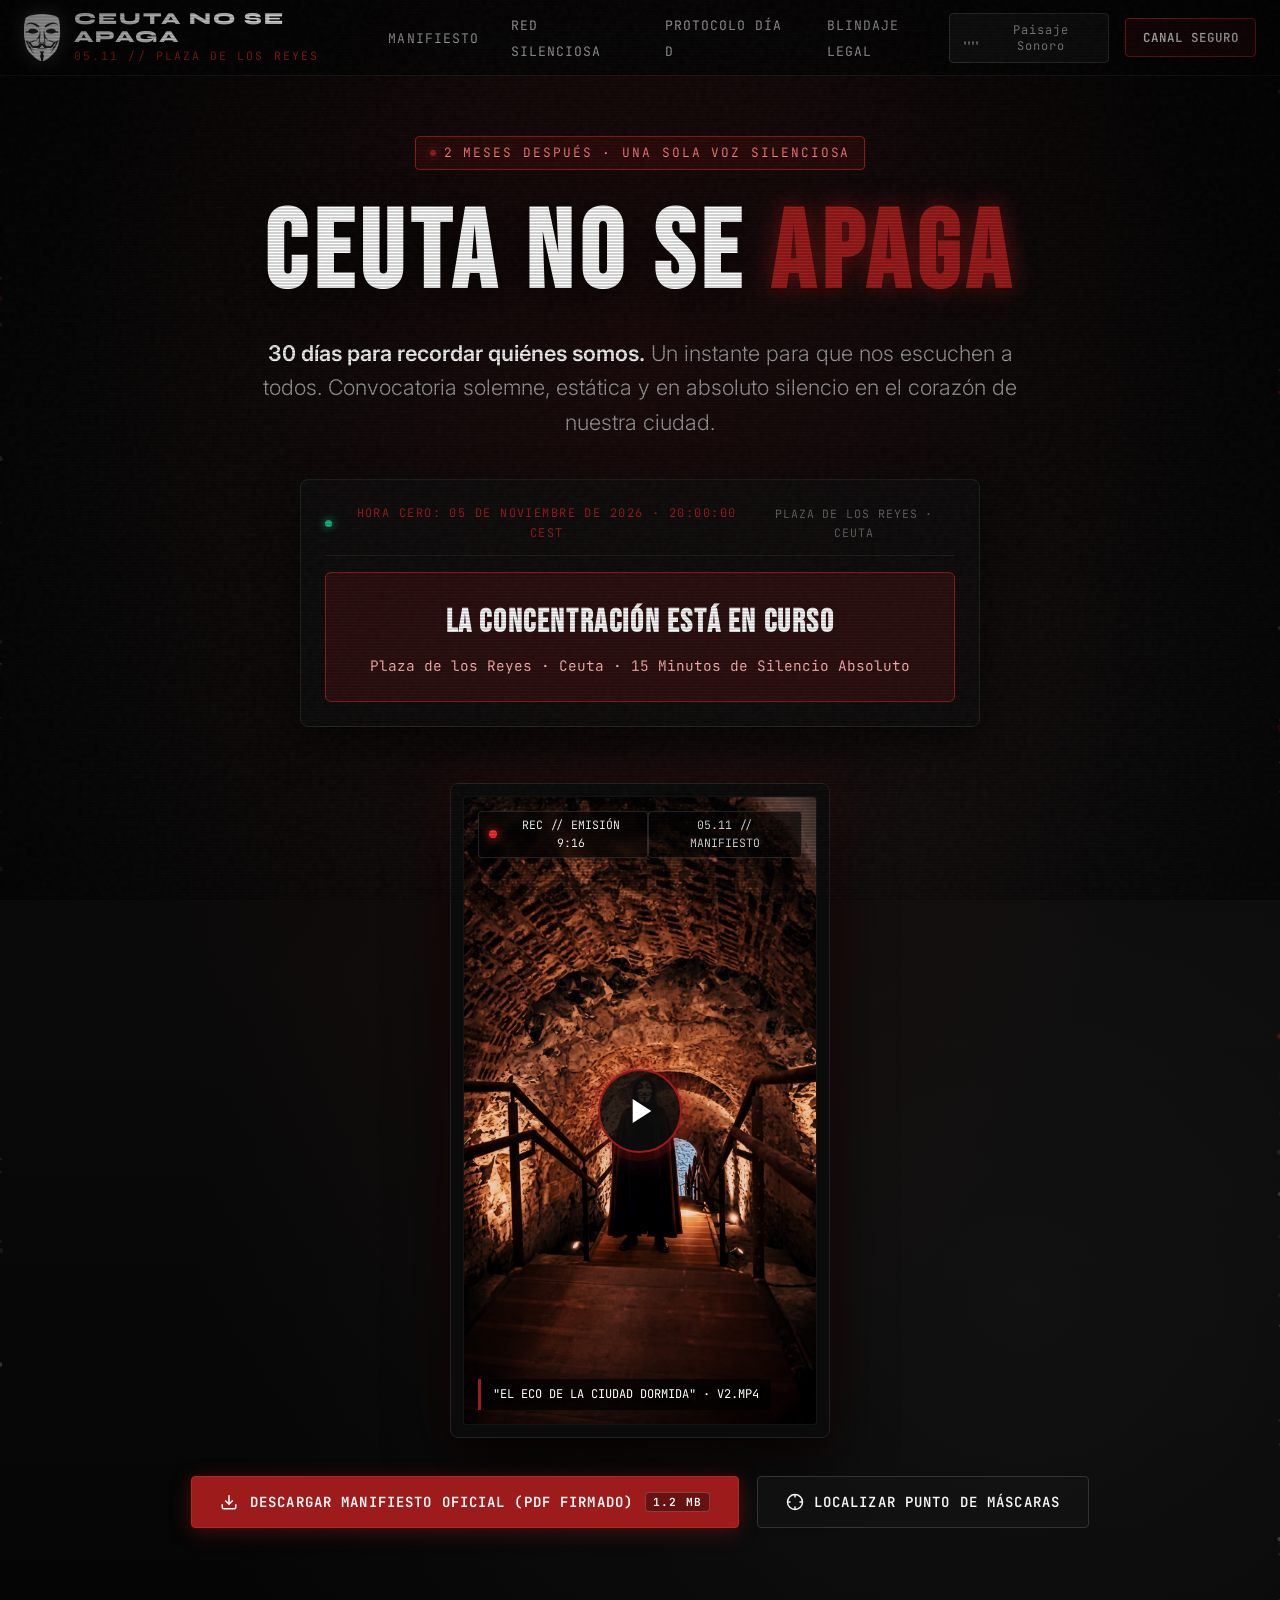
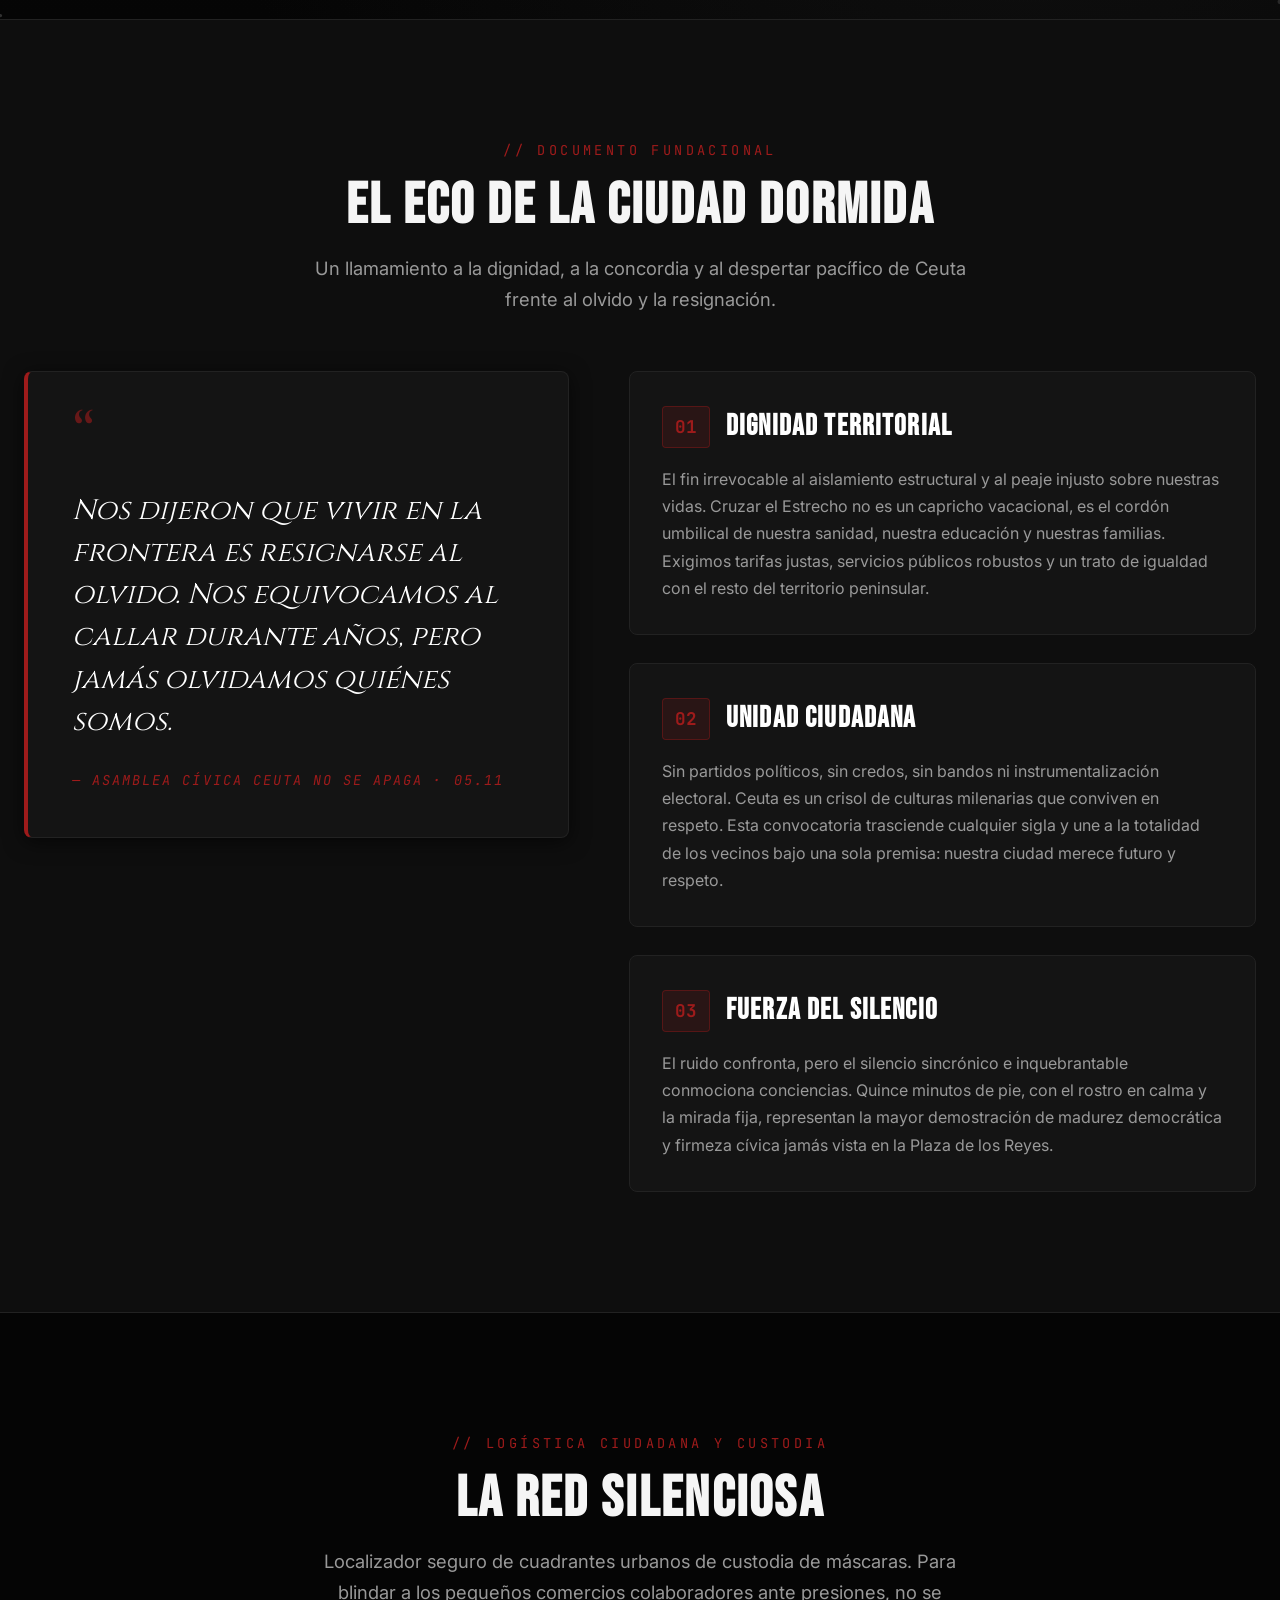
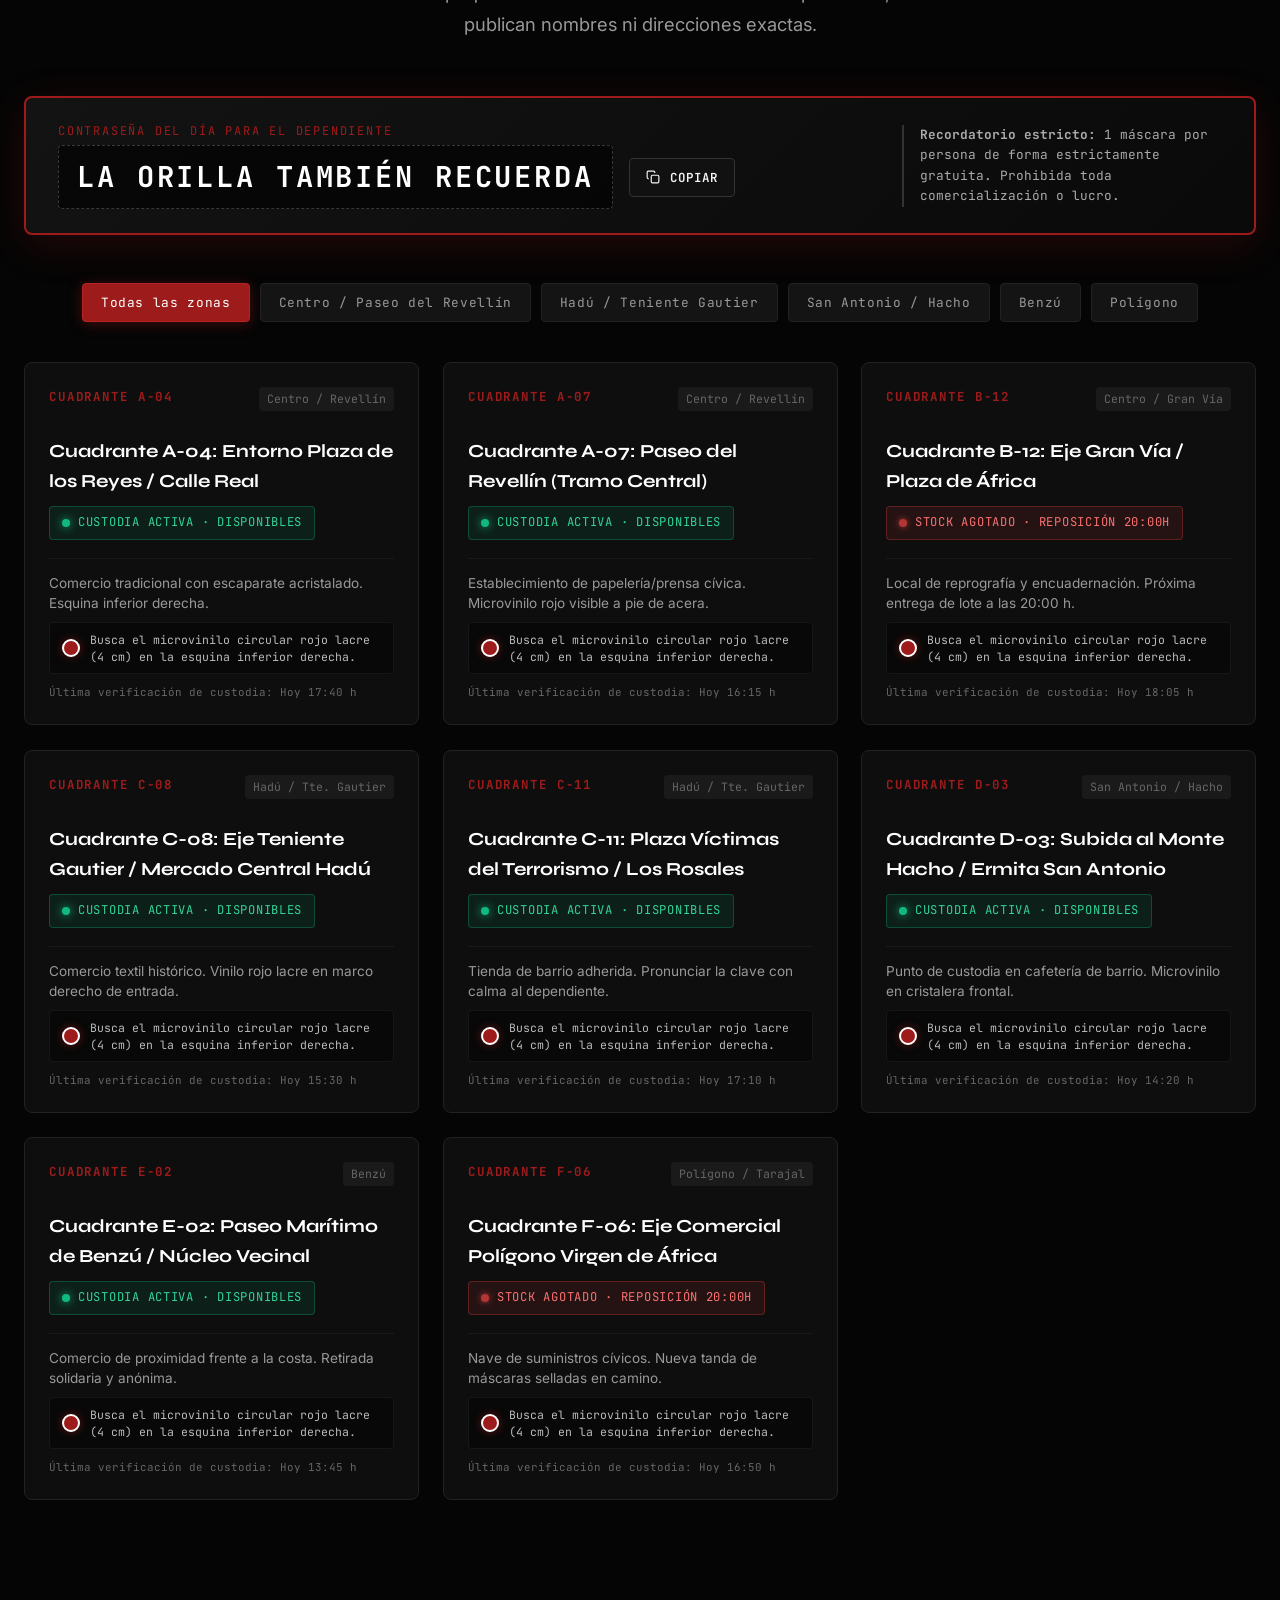
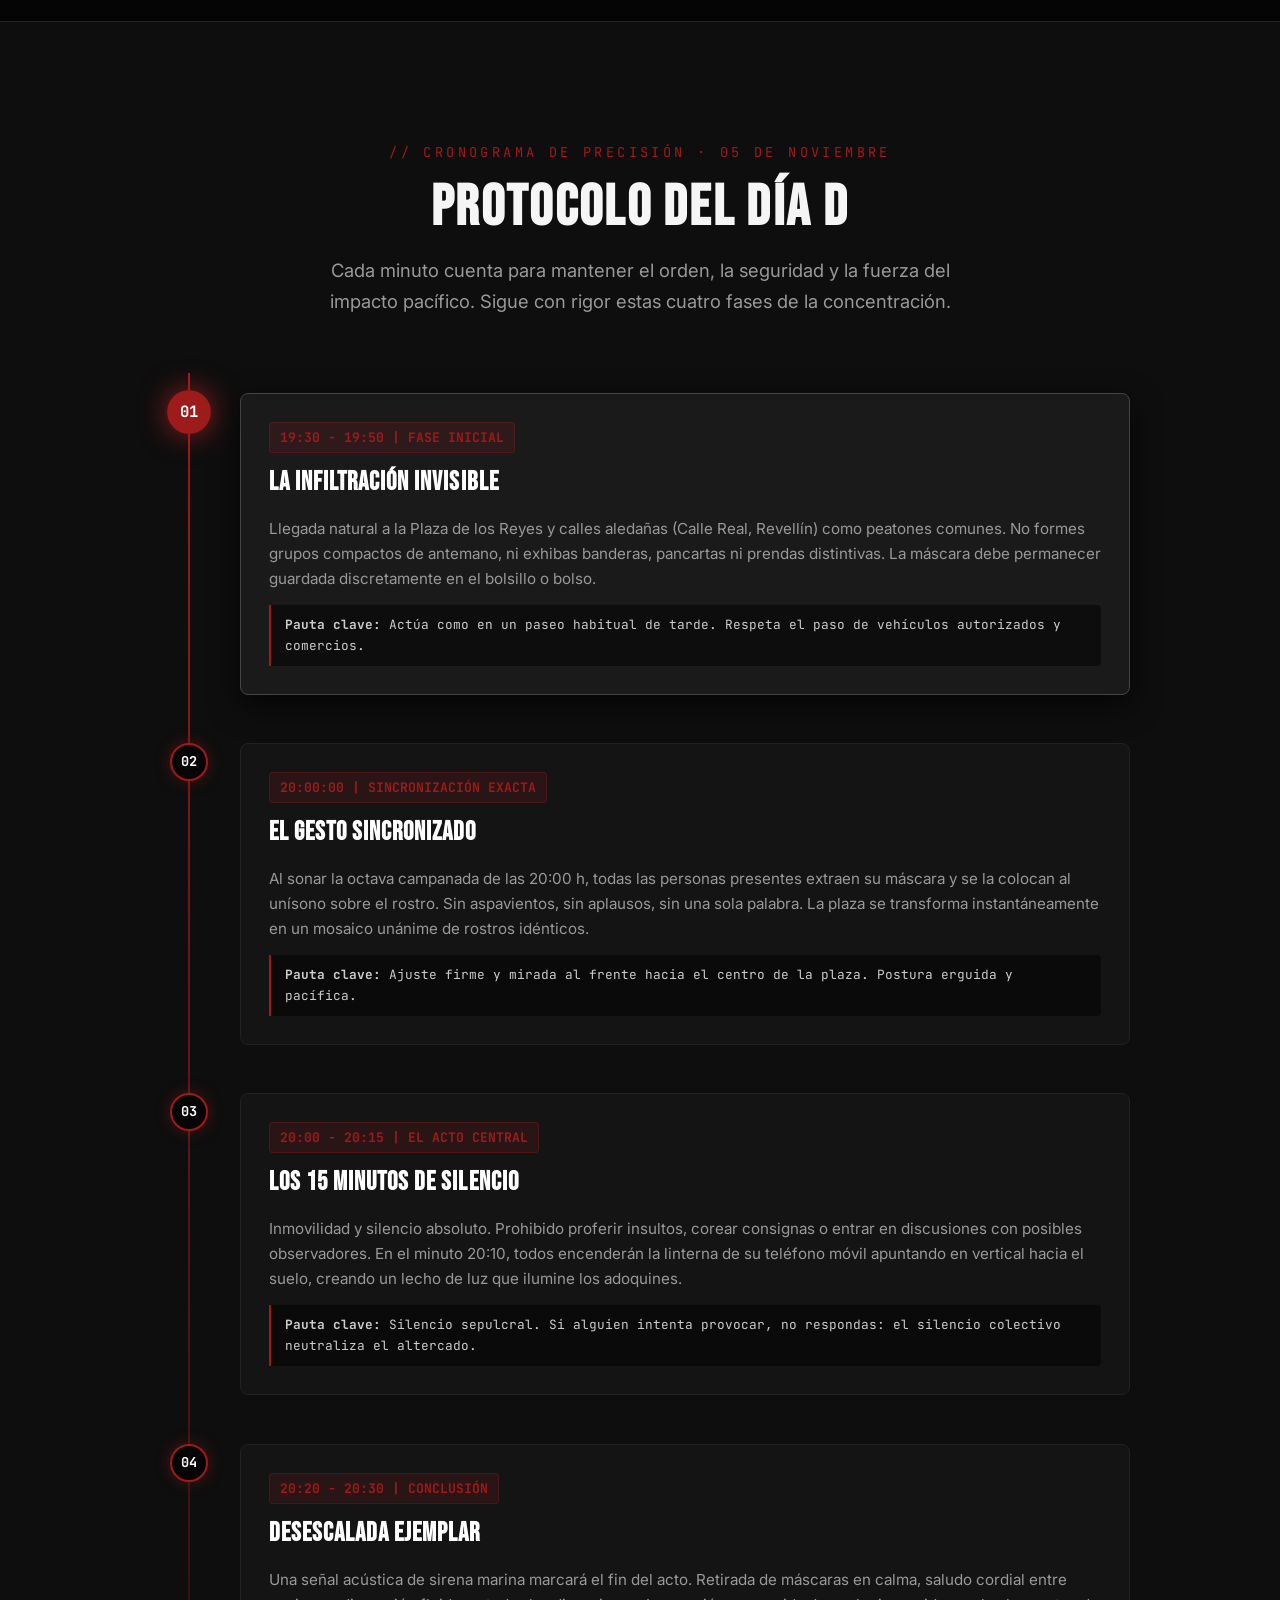
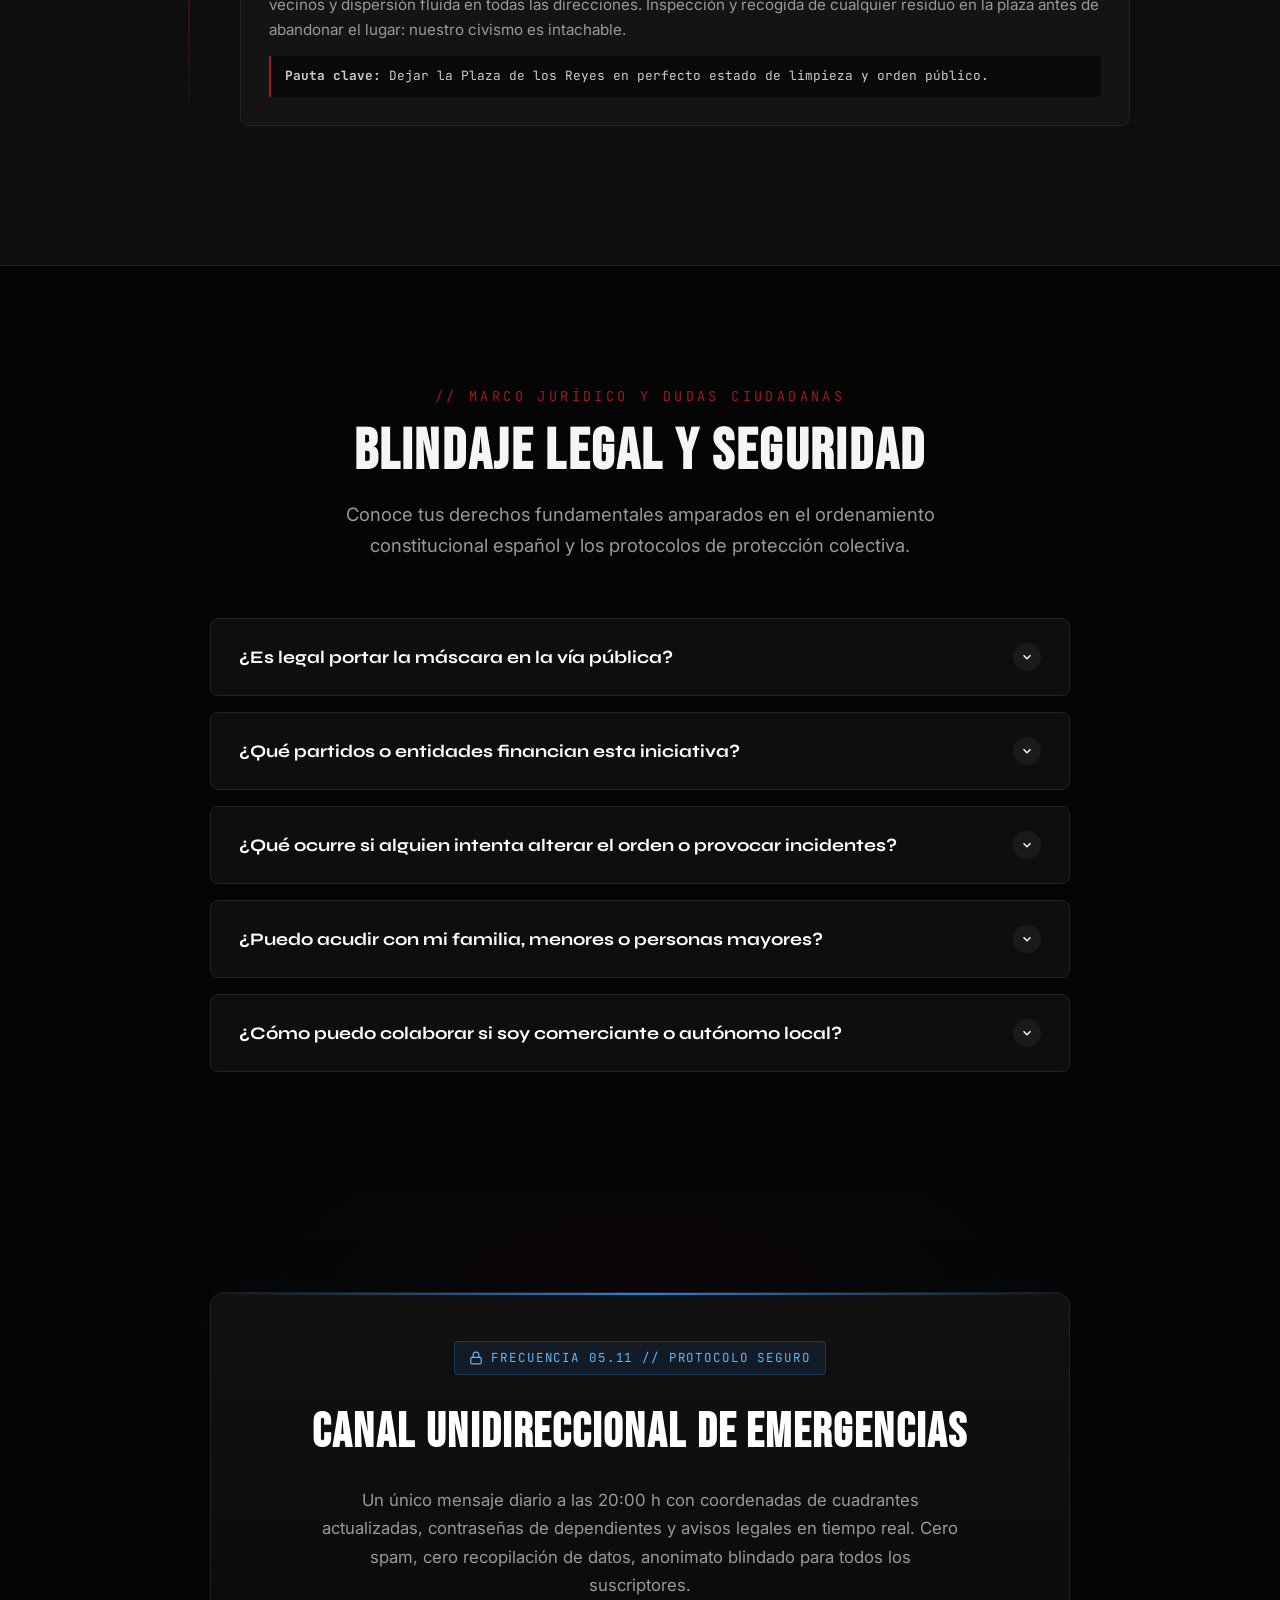
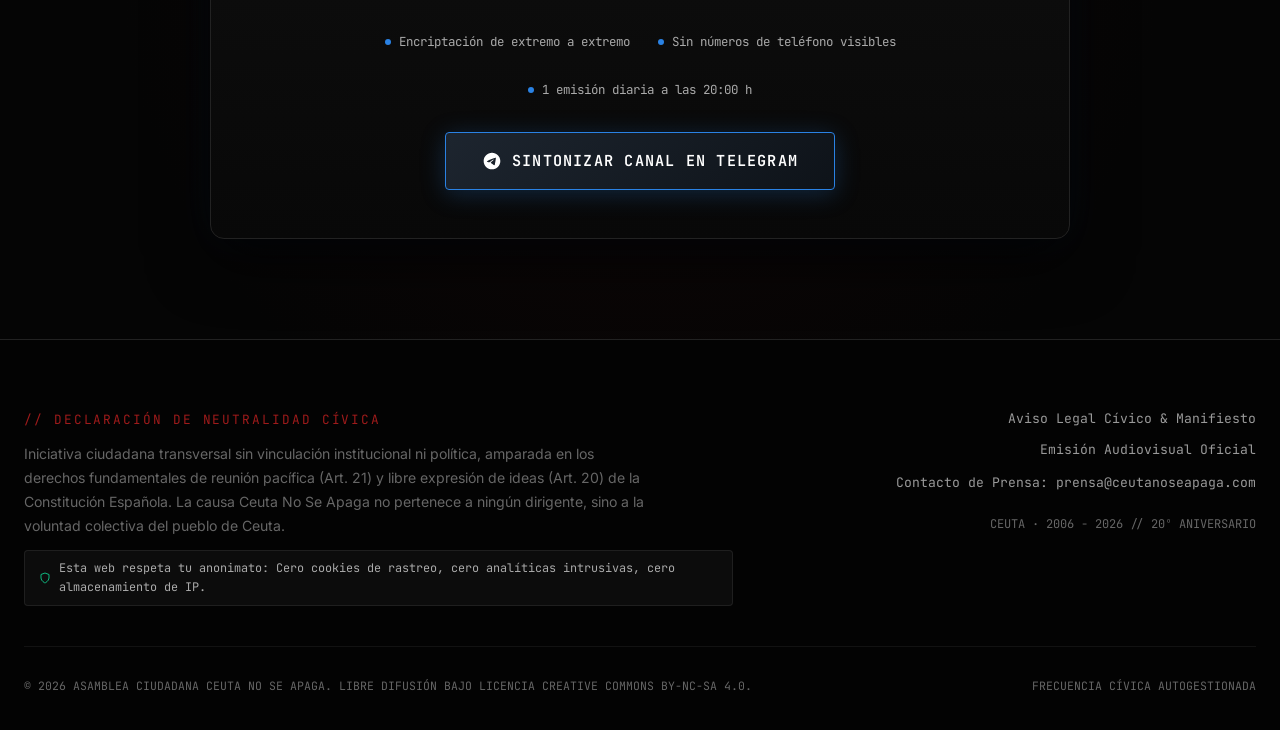
==== landing-completa.html @ 008392a2 "Implementar landing de espera (teaser) y preservar landing completa en landing-completa.html" ====
<!DOCTYPE html>
<html lang="es">

<head>
  <meta charset="UTF-8">
  <meta name="viewport" content="width=device-width, initial-scale=1.0">
  <title>Ceuta No Se Apaga | 5 de Noviembre de 2026 - Convocatoria Cívica Silenciosa</title>

  <!-- SEO & Metatags -->
  <meta name="description"
    content="Convocatoria cívica, solemne, estática y en absoluto silencio el 5 de noviembre a las 20:00 h en la Plaza de los Reyes (Ceuta). 20 años después, una sola voz silenciosa.">
  <meta name="keywords"
    content="Ceuta No Se Apaga, Ceuta 5 de Noviembre, Plaza de los Reyes, V de Vendetta 20 aniversario, silencio civico, concentracion pacifica Ceuta">
  <meta name="author" content="Iniciativa Ciudadana Ceuta No Se Apaga">
  <meta name="robots" content="index, follow">
  <link rel="canonical" href="https://ceutanoseapaga.com">

  <!-- OpenGraph / Redes Sociales -->
  <meta property="og:type" content="website">
  <meta property="og:url" content="https://ceutanoseapaga.com">
  <meta property="og:title" content="Ceuta No Se Apaga | 05.11.2026 · Plaza de los Reyes">
  <meta property="og:description"
    content="30 días para recordar quiénes somos. Un instante para que nos escuchen a todos. Concentración cívica silenciosa en Ceuta.">
  <meta property="og:image" content="assets/murallas_reales.jpg">

  <!-- Twitter Cards -->
  <meta name="twitter:card" content="summary_large_image">
  <meta name="twitter:title" content="Ceuta No Se Apaga | 05.11 · Plaza de los Reyes">
  <meta name="twitter:description"
    content="Concentración solemne, estática y en absoluto silencio. 5 de noviembre a las 20:00 h.">
  <meta name="twitter:image" content="assets/murallas_reales.jpg">

  <!-- Favicon SVG con la silueta de la máscara -->
  <link rel="icon" type="image/svg+xml"
    href="data:image/svg+xml,%3Csvg xmlns='http://www.w3.org/2000/svg' viewBox='0 0 100 100'%3E%3Crect width='100' height='100' fill='%23050505'/%3E%3Cpath d='M50 15 C30 15 20 30 20 50 C20 72 35 88 50 92 C65 88 80 72 80 50 C80 30 70 15 50 15 Z' fill='%23F5F5F5'/%3E%3Ccircle cx='36' cy='42' r='4' fill='%23050505'/%3E%3Ccircle cx='64' cy='42' r='4' fill='%23050505'/%3E%3Cpath d='M30 62 Q50 80 70 62' stroke='%23050505' stroke-width='4' fill='none'/%3E%3Cpath d='M40 55 Q50 62 60 55' stroke='%239E1B1B' stroke-width='3' fill='none'/%3E%3C/svg%3E">

  <!-- Hojas de Estilo -->
  <link rel="stylesheet" href="css/design-system.css">
  <link rel="stylesheet" href="css/components.css">
</head>

<body>

  <!-- Capas Atmosféricas Cinemáticas (CRT Scanlines y Grano Analógico) -->
  <div class="crt-overlay" aria-hidden="true"></div>
  <div class="film-grain" aria-hidden="true"></div>

  <!-- A. BARRA DE NAVEGACIÓN (HEADER FIJO BLUR) -->
  <header class="site-header" id="site-header" role="banner">
    <div class="container nav-container">
      <!-- Brand Logo -->
      <a href="#" class="brand-logo" aria-label="Inicio Ceuta No Se Apaga">
        <img src="assets/mask_icon.png" alt="Máscara oficial de Ceuta No Se Apaga" class="brand-mask-icon" width="38"
          height="50">
        <div class="brand-info">
          <span class="brand-title">CEUTA NO SE APAGA</span>
          <span class="brand-meta">05.11 // PLAZA DE LOS REYES</span>
        </div>
      </a>

      <!-- Enlaces de navegación con salto suave -->
      <nav class="nav-menu" aria-label="Navegación principal">
        <ul class="nav-links">
          <li><a href="#manifiesto" class="nav-link">Manifiesto</a></li>
          <li><a href="#red-silenciosa" class="nav-link">Red Silenciosa</a></li>
          <li><a href="#protocolo" class="nav-link">Protocolo Día D</a></li>
          <li><a href="#faq" class="nav-link">Blindaje Legal</a></li>
        </ul>
      </nav>

      <!-- Acciones de Navegación -->
      <div class="nav-actions">
        <!-- Control de Paisaje Sonoro Procedural (Web Audio API) -->
        <button type="button" class="btn-soundscape" id="btn-soundscape-toggle"
          aria-label="Activar o silenciar paisaje sonoro ambiental">
          <div class="soundscape-bars" aria-hidden="true">
            <span class="soundscape-bar"></span>
            <span class="soundscape-bar"></span>
            <span class="soundscape-bar"></span>
            <span class="soundscape-bar"></span>
          </div>
          <span class="soundscape-label">Paisaje Sonoro</span>
        </button>

        <!-- CTA Telegram Header -->
        <a href="#telegram" class="btn btn-nav-telegram">
          <span>Canal Seguro</span>
        </a>

        <!-- Botón Menú Móvil -->
        <button type="button" class="mobile-menu-btn" aria-label="Abrir menú de navegación">
          <svg width="22" height="22" viewBox="0 0 24 24" fill="none" stroke="currentColor" stroke-width="2">
            <line x1="3" y1="12" x2="21" y2="12"></line>
            <line x1="3" y1="6" x2="21" y2="6"></line>
            <line x1="3" y1="18" x2="21" y2="18"></line>
          </svg>
        </button>
      </div>
    </div>
  </header>

  <main id="main-content">
    <!-- B. HERO SECTION (EL IMPACTO) -->
    <section class="hero-section" id="hero" aria-labelledby="hero-main-title">
      <div class="hero-backdrop" aria-hidden="true"></div>
      <canvas id="hero-canvas" aria-hidden="true"></canvas>

      <div class="container hero-content">
        <!-- Badge Superior -->
        <div class="badge-tag">
          2 MESES DESPUÉS · UNA SOLA VOZ SILENCIOSA
        </div>

        <!-- Titular Principal -->
        <h1 class="hero-title" id="hero-main-title">
          CEUTA NO SE <span>APAGA</span>
        </h1>

        <!-- Subtítulo -->
        <p class="hero-subtitle">
          <strong>30 días para recordar quiénes somos.</strong> Un instante para que nos escuchen a todos.
          Convocatoria solemne, estática y en absoluto silencio en el corazón de nuestra ciudad.
        </p>

        <!-- Contador Regresivo en Tiempo Real -->
        <div class="countdown-wrapper" aria-label="Cuenta atrás para la concentración">
          <div class="countdown-header">
            <div class="countdown-target">
              <span class="countdown-target-dot" aria-hidden="true"></span>
              <span>HORA CERO: 05 DE NOVIEMBRE DE 2026 · 20:00:00 CEST</span>
            </div>
            <div class="countdown-location">
              PLAZA DE LOS REYES · CEUTA
            </div>
          </div>

          <div class="countdown-grid">
            <div class="countdown-card">
              <span class="countdown-number" id="count-days">--</span>
              <span class="countdown-label">Días</span>
            </div>
            <div class="countdown-card">
              <span class="countdown-number" id="count-hours">--</span>
              <span class="countdown-label">Horas</span>
            </div>
            <div class="countdown-card">
              <span class="countdown-number" id="count-minutes">--</span>
              <span class="countdown-label">Minutos</span>
            </div>
            <div class="countdown-card">
              <span class="countdown-number" id="count-seconds">--</span>
              <span class="countdown-label">Segundos</span>
            </div>
          </div>
        </div>

        <!-- Reproductor Audiovisual Central (Transmisión de Emergencia 9:16) -->
        <div class="hero-player-box reveal-on-scroll">
          <div class="emergency-broadcast-frame">
            <img src="assets/portada_v2.jpg" alt="Figura con la máscara en los pasadizos históricos de Ceuta"
              class="emergency-thumbnail" width="720" height="1280" loading="eager">

            <!-- HUD de transmisión clandestina -->
            <div class="broadcast-hud-top">
              <div class="rec-indicator">
                <span class="rec-dot" aria-hidden="true"></span>
                <span>REC // EMISIÓN 9:16</span>
              </div>
              <div class="broadcast-meta">
                <span>05.11 // MANIFIESTO</span>
              </div>
            </div>

            <!-- Botón de Play Cinemático -->
            <button type="button" class="btn-play-cinematic btn-open-video"
              aria-label="Reproducir manifiesto audiovisual El Eco de la Ciudad Dormida">
              <svg viewBox="0 0 24 24" aria-hidden="true">
                <polygon points="5 3 19 12 5 21 5 3"></polygon>
              </svg>
            </button>

            <!-- HUD Inferior -->
            <div class="broadcast-hud-bottom">
              <div class="broadcast-caption">
                "EL ECO DE LA CIUDAD DORMIDA" · V2.MP4
              </div>
            </div>
          </div>
        </div>

        <!-- Acciones Rápidas (CTAs) -->
        <div class="hero-cta-group reveal-on-scroll">
          <button type="button" class="btn btn-primary btn-pdf-download btn-open-pdf" id="hero-cta-pdf"
            aria-label="Descargar Manifiesto Oficial en PDF Firmado de 1.2 Megabytes">
            <svg width="18" height="18" viewBox="0 0 24 24" fill="none" stroke="currentColor" stroke-width="2"
              aria-hidden="true">
              <path d="M21 15v4a2 2 0 0 1-2 2H5a2 2 0 0 1-2-2v-4"></path>
              <polyline points="7 10 12 15 17 10"></polyline>
              <line x1="12" y1="15" x2="12" y2="3"></line>
            </svg>
            <span>Descargar Manifiesto Oficial (PDF Firmado)</span>
            <span class="pdf-size-badge">1.2 MB</span>
          </button>

          <a href="#red-silenciosa" class="btn btn-outline" id="hero-cta-locator">
            <svg width="18" height="18" viewBox="0 0 24 24" fill="none" stroke="currentColor" stroke-width="2"
              aria-hidden="true">
              <circle cx="12" cy="12" r="10"></circle>
              <line x1="22" y1="12" x2="18" y2="12"></line>
              <line x1="6" y1="12" x2="2" y2="12"></line>
              <line x1="12" y1="6" x2="12" y2="2"></line>
              <line x1="12" y1="22" x2="12" y2="18"></line>
            </svg>
            <span>Localizar Punto de Máscaras</span>
          </a>
        </div>
      </div>
    </section>

    <!-- C. SECCIÓN MANIFIESTO: "EL ECO DE LA CIUDAD DORMIDA" -->
    <section class="section-manifesto" id="manifiesto" aria-labelledby="manifesto-title">
      <div class="container">
        <header class="section-header reveal-on-scroll">
          <span class="section-label">// DOCUMENTO FUNDACIONAL</span>
          <h2 class="section-title" id="manifesto-title">EL ECO DE LA CIUDAD DORMIDA</h2>
          <p class="section-subtitle">
            Un llamamiento a la dignidad, a la concordia y al despertar pacífico de Ceuta frente al olvido y la
            resignación.
          </p>
        </header>

        <div class="manifesto-editorial-grid">
          <!-- Columna 1: Extracto Clave Editorial -->
          <div class="manifesto-quote-card reveal-on-scroll">
            <div class="quote-ornament" aria-hidden="true">“</div>
            <blockquote class="manifesto-quote-text">
              Nos dijeron que vivir en la frontera es resignarse al olvido. Nos equivocamos al callar durante años, pero
              jamás olvidamos quiénes somos.
            </blockquote>
            <cite class="manifesto-quote-author">
              — ASAMBLEA CÍVICA CEUTA NO SE APAGA · 05.11
            </cite>
          </div>

          <!-- Columna 2: Los 3 Pilares -->
          <div class="manifesto-pillars">
            <!-- Pilar 1 -->
            <article class="pillar-card reveal-on-scroll">
              <div class="pillar-header">
                <span class="pillar-number">01</span>
                <h3 class="pillar-title">Dignidad Territorial</h3>
              </div>
              <p class="pillar-description">
                El fin irrevocable al aislamiento estructural y al peaje injusto sobre nuestras vidas. Cruzar el
                Estrecho no es un capricho vacacional, es el cordón umbilical de nuestra sanidad, nuestra educación y
                nuestras familias. Exigimos tarifas justas, servicios públicos robustos y un trato de igualdad con el
                resto del territorio peninsular.
              </p>
            </article>

            <!-- Pilar 2 -->
            <article class="pillar-card reveal-on-scroll">
              <div class="pillar-header">
                <span class="pillar-number">02</span>
                <h3 class="pillar-title">Unidad Ciudadana</h3>
              </div>
              <p class="pillar-description">
                Sin partidos políticos, sin credos, sin bandos ni instrumentalización electoral. Ceuta es un crisol de
                culturas milenarias que conviven en respeto. Esta convocatoria trasciende cualquier sigla y une a la
                totalidad de los vecinos bajo una sola premisa: nuestra ciudad merece futuro y respeto.
              </p>
            </article>

            <!-- Pilar 3 -->
            <article class="pillar-card reveal-on-scroll">
              <div class="pillar-header">
                <span class="pillar-number">03</span>
                <h3 class="pillar-title">Fuerza del Silencio</h3>
              </div>
              <p class="pillar-description">
                El ruido confronta, pero el silencio sincrónico e inquebrantable conmociona conciencias. Quince minutos
                de pie, con el rostro en calma y la mirada fija, representan la mayor demostración de madurez
                democrática y firmeza cívica jamás vista en la Plaza de los Reyes.
              </p>
            </article>
          </div>
        </div>
      </div>
    </section>

    <!-- D. MÓDULO INTERACTIVO: LA RED SILENCIOSA (BUSCADOR DE MÁSCARAS) -->
    <section class="section-mask-network" id="red-silenciosa" aria-labelledby="network-title">
      <div class="container">
        <header class="section-header reveal-on-scroll">
          <span class="section-label">// LOGÍSTICA CIUDADANA Y CUSTODIA</span>
          <h2 class="section-title" id="network-title">LA RED SILENCIOSA</h2>
          <p class="section-subtitle">
            Localizador seguro de cuadrantes urbanos de custodia de máscaras. Para blindar a los pequeños comercios
            colaboradores ante presiones, no se publican nombres ni direcciones exactas.
          </p>
        </header>

        <!-- Widget de Clave Dinámica del Día -->
        <div class="passcode-banner reveal-on-scroll">
          <div class="passcode-meta">
            <span class="passcode-tag">CONTRASEÑA DEL DÍA PARA EL DEPENDIENTE</span>
            <div class="passcode-phrase-wrapper">
              <span class="passcode-phrase" id="passcode-daily">LA ORILLA TAMBIÉN RECUERDA</span>
              <button type="button" class="btn btn-outline btn-copy-passcode" id="btn-copy-passcode"
                aria-label="Copiar contraseña al portapapeles">
                <svg width="14" height="14" viewBox="0 0 24 24" fill="none" stroke="currentColor" stroke-width="2"
                  aria-hidden="true">
                  <rect x="9" y="9" width="13" height="13" rx="2" ry="2"></rect>
                  <path d="M5 15H4a2 2 0 0 1-2-2V4a2 2 0 0 1 2-2h9a2 2 0 0 1 2 2v1"></path>
                </svg>
                <span>Copiar</span>
              </button>
            </div>
          </div>

          <div class="passcode-reminder">
            <strong>Recordatorio estricto:</strong> 1 máscara por persona de forma estrictamente gratuita. Prohibida
            toda comercialización o lucro.
          </div>
        </div>

        <!-- Filtros por Barriada -->
        <div class="network-filters reveal-on-scroll" role="tablist" aria-label="Filtrar por barriadas">
          <button type="button" class="filter-btn is-active" data-filter="all" role="tab" aria-selected="true">Todas las
            zonas</button>
          <button type="button" class="filter-btn" data-filter="centro" role="tab" aria-selected="false">Centro / Paseo
            del Revellín</button>
          <button type="button" class="filter-btn" data-filter="hadu" role="tab" aria-selected="false">Hadú / Teniente
            Gautier</button>
          <button type="button" class="filter-btn" data-filter="san-antonio" role="tab" aria-selected="false">San
            Antonio / Hacho</button>
          <button type="button" class="filter-btn" data-filter="benzu" role="tab" aria-selected="false">Benzú</button>
          <button type="button" class="filter-btn" data-filter="poligono" role="tab"
            aria-selected="false">Polígono</button>
        </div>

        <!-- Grid de Cuadrantes Anónimos de 150 metros -->
        <div class="quadrant-grid" id="quadrant-grid">
          <!-- Renderizado dinámico desde js/mask-network.js -->
        </div>
      </div>
    </section>

    <!-- E. PROTOCOLO DEL DÍA D (INFOGRAFÍA INTERACTIVA / TIMELINE) -->
    <section class="section-protocol" id="protocolo" aria-labelledby="protocol-title">
      <div class="container">
        <header class="section-header reveal-on-scroll">
          <span class="section-label">// CRONOGRAMA DE PRECISIÓN · 05 DE NOVIEMBRE</span>
          <h2 class="section-title" id="protocol-title">PROTOCOLO DEL DÍA D</h2>
          <p class="section-subtitle">
            Cada minuto cuenta para mantener el orden, la seguridad y la fuerza del impacto pacífico. Sigue con rigor
            estas cuatro fases de la concentración.
          </p>
        </header>

        <div class="protocol-timeline">
          <!-- Paso 1 -->
          <div class="timeline-step reveal-on-scroll" data-step="1">
            <div class="timeline-marker" aria-hidden="true">01</div>
            <div class="timeline-card">
              <span class="timeline-time-badge">19:30 - 19:50 | FASE INICIAL</span>
              <h3 class="timeline-title">La Infiltración Invisible</h3>
              <p class="timeline-desc">
                Llegada natural a la Plaza de los Reyes y calles aledañas (Calle Real, Revellín) como peatones comunes.
                No formes grupos compactos de antemano, ni exhibas banderas, pancartas ni prendas distintivas. La
                máscara debe permanecer guardada discretamente en el bolsillo o bolso.
              </p>
              <div class="timeline-tactical-tip">
                <strong>Pauta clave:</strong> Actúa como en un paseo habitual de tarde. Respeta el paso de vehículos
                autorizados y comercios.
              </div>
            </div>
          </div>

          <!-- Paso 2 -->
          <div class="timeline-step reveal-on-scroll" data-step="2">
            <div class="timeline-marker" aria-hidden="true">02</div>
            <div class="timeline-card">
              <span class="timeline-time-badge">20:00:00 | SINCRONIZACIÓN EXACTA</span>
              <h3 class="timeline-title">El Gesto Sincronizado</h3>
              <p class="timeline-desc">
                Al sonar la octava campanada de las 20:00 h, todas las personas presentes extraen su máscara y se la
                colocan al unísono sobre el rostro. Sin aspavientos, sin aplausos, sin una sola palabra. La plaza se
                transforma instantáneamente en un mosaico unánime de rostros idénticos.
              </p>
              <div class="timeline-tactical-tip">
                <strong>Pauta clave:</strong> Ajuste firme y mirada al frente hacia el centro de la plaza. Postura
                erguida y pacífica.
              </div>
            </div>
          </div>

          <!-- Paso 3 -->
          <div class="timeline-step reveal-on-scroll" data-step="3">
            <div class="timeline-marker" aria-hidden="true">03</div>
            <div class="timeline-card">
              <span class="timeline-time-badge">20:00 - 20:15 | EL ACTO CENTRAL</span>
              <h3 class="timeline-title">Los 15 Minutos de Silencio</h3>
              <p class="timeline-desc">
                Inmovilidad y silencio absoluto. Prohibido proferir insultos, corear consignas o entrar en discusiones
                con posibles observadores. En el minuto 20:10, todos encenderán la linterna de su teléfono móvil
                apuntando en vertical hacia el suelo, creando un lecho de luz que ilumine los adoquines.
              </p>
              <div class="timeline-tactical-tip">
                <strong>Pauta clave:</strong> Silencio sepulcral. Si alguien intenta provocar, no respondas: el silencio
                colectivo neutraliza el altercado.
              </div>
            </div>
          </div>

          <!-- Paso 4 -->
          <div class="timeline-step reveal-on-scroll" data-step="4">
            <div class="timeline-marker" aria-hidden="true">04</div>
            <div class="timeline-card">
              <span class="timeline-time-badge">20:20 - 20:30 | CONCLUSIÓN</span>
              <h3 class="timeline-title">Desescalada Ejemplar</h3>
              <p class="timeline-desc">
                Una señal acústica de sirena marina marcará el fin del acto. Retirada de máscaras en calma, saludo
                cordial entre vecinos y dispersión fluida en todas las direcciones. Inspección y recogida de cualquier
                residuo en la plaza antes de abandonar el lugar: nuestro civismo es intachable.
              </p>
              <div class="timeline-tactical-tip">
                <strong>Pauta clave:</strong> Dejar la Plaza de los Reyes en perfecto estado de limpieza y orden
                público.
              </div>
            </div>
          </div>
        </div>
      </div>
    </section>

    <!-- F. PREGUNTAS FRECUENTES (ACORDEÓN DE BLINDAJE LEGAL Y SEGURIDAD) -->
    <section class="section-faq" id="faq" aria-labelledby="faq-title">
      <div class="container">
        <header class="section-header reveal-on-scroll">
          <span class="section-label">// MARCO JURÍDICO Y DUDAS CIUDADANAS</span>
          <h2 class="section-title" id="faq-title">BLINDAJE LEGAL Y SEGURIDAD</h2>
          <p class="section-subtitle">
            Conoce tus derechos fundamentales amparados en el ordenamiento constitucional español y los protocolos de
            protección colectiva.
          </p>
        </header>

        <div class="faq-accordion reveal-on-scroll" id="accordion-legal">
          <!-- FAQ 1 -->
          <div class="faq-item">
            <button type="button" class="faq-trigger">
              <span>¿Es legal portar la máscara en la vía pública?</span>
              <span class="faq-icon" aria-hidden="true">
                <svg viewBox="0 0 24 24" fill="none" stroke-width="2.5">
                  <polyline points="6 9 12 15 18 9"></polyline>
                </svg>
              </span>
            </button>
            <div class="faq-content">
              <div class="faq-inner">
                <p>
                  <strong>Sí, con amparo constitucional en el Art. 21 de la Constitución Española.</strong> El derecho
                  de reunión pacífica y sin armas es un derecho fundamental que prevalece. Portar una máscara en una
                  manifestación pacífica no constituye por sí mismo ningún delito.
                </p>
                <p>
                  <strong>Directriz policial de obligado cumplimiento:</strong> Si un agente de las Fuerzas y Cuerpos de
                  Seguridad del Estado te solicita de forma individual identificarte, debes retirarte la máscara
                  momentáneamente de forma serena, mostrar tu DNI y volver a colocártela una vez concluida la
                  identificación. Mantén siempre una actitud colaborativa y sosegada.
                </p>
              </div>
            </div>
          </div>

          <!-- FAQ 2 -->
          <div class="faq-item">
            <button type="button" class="faq-trigger">
              <span>¿Qué partidos o entidades financian esta iniciativa?</span>
              <span class="faq-icon" aria-hidden="true">
                <svg viewBox="0 0 24 24" fill="none" stroke-width="2.5">
                  <polyline points="6 9 12 15 18 9"></polyline>
                </svg>
              </span>
            </button>
            <div class="faq-content">
              <div class="faq-inner">
                <p>
                  <strong>Ninguno.</strong> Ceuta No Se Apaga es una causa cívica 100% independiente, transversal y
                  autofinanciada por aportaciones populares directas de vecinos, autónomos y comerciantes locales.
                </p>
                <p>
                  No aceptamos donaciones de formaciones políticas, sindicatos, asociaciones subvencionadas ni
                  candidaturas electorales. Las máscaras se han adquirido mediante fondos de caja cívica abierta y se
                  entregan a coste cero para los asistentes.
                </p>
              </div>
            </div>
          </div>

          <!-- FAQ 3 -->
          <div class="faq-item">
            <button type="button" class="faq-trigger">
              <span>¿Qué ocurre si alguien intenta alterar el orden o provocar incidentes?</span>
              <span class="faq-icon" aria-hidden="true">
                <svg viewBox="0 0 24 24" fill="none" stroke-width="2.5">
                  <polyline points="6 9 12 15 18 9"></polyline>
                </svg>
              </span>
            </button>
            <div class="faq-content">
              <div class="faq-inner">
                <p>
                  <strong>Protocolo de Inmunidad Serena:</strong> Ante cualquier intento de provocación, griterío,
                  insulto o alteración, la consigna es <em>no entrar en interacción verbal ni física</em>.
                </p>
                <p>
                  Los participantes situados en las inmediaciones darán tres pasos hacia atrás de forma coordinada,
                  dejando al provocador aislado visualmente en el centro del espacio vacío. La propia Policía Nacional
                  se encargará de retirarlo sin que la concentración pierda su solemne silencio ni su dignidad.
                </p>
              </div>
            </div>
          </div>

          <!-- FAQ 4 -->
          <div class="faq-item">
            <button type="button" class="faq-trigger">
              <span>¿Puedo acudir con mi familia, menores o personas mayores?</span>
              <span class="faq-icon" aria-hidden="true">
                <svg viewBox="0 0 24 24" fill="none" stroke-width="2.5">
                  <polyline points="6 9 12 15 18 9"></polyline>
                </svg>
              </span>
            </button>
            <div class="faq-content">
              <div class="faq-inner">
                <p>
                  <strong>Por supuesto.</strong> Es un acto cívico intergeneracional y pacífico. Se han designado los
                  perímetros laterales de la Plaza de los Reyes (junto a los bancos y zonas arboladas) como espacios
                  preferentes para personas de movilidad reducida, carritos infantiles y personas mayores que requieran
                  asiento.
                </p>
              </div>
            </div>
          </div>

          <!-- FAQ 5 -->
          <div class="faq-item">
            <button type="button" class="faq-trigger">
              <span>¿Cómo puedo colaborar si soy comerciante o autónomo local?</span>
              <span class="faq-icon" aria-hidden="true">
                <svg viewBox="0 0 24 24" fill="none" stroke-width="2.5">
                  <polyline points="6 9 12 15 18 9"></polyline>
                </svg>
              </span>
            </button>
            <div class="faq-content">
              <div class="faq-inner">
                <p>
                  La red de comercios custodios sigue ampliándose para garantizar que cada caballa pueda retirar su
                  máscara de forma segura y cercana a su barrio.
                </p>
                <div class="faq-action-box">
                  <div>
                    <strong>Puntos de custodia anónimos:</strong>
                    <span style="display:block; font-size: 0.85rem; color: #AAA;">Recibe un lote gratuito de máscaras y
                      el microvinilo circular identificativo.</span>
                  </div>
                  <button type="button" class="btn btn-outline btn-open-merchant"
                    style="padding: 8px 16px; font-size: 0.78rem;">
                    Solicitar Kit de Custodia
                  </button>
                </div>
              </div>
            </div>
          </div>
        </div>
      </div>
    </section>

    <!-- G. CANAL UNIDIRECCIONAL & FUNNEL SEGURO -->
    <section class="section-telegram" id="telegram" aria-labelledby="telegram-title">
      <div class="container">
        <div class="telegram-secure-card reveal-on-scroll">
          <div class="crypto-badge">
            <svg viewBox="0 0 24 24" fill="none" stroke="currentColor" stroke-width="2" aria-hidden="true">
              <rect x="3" y="11" width="18" height="11" rx="2" ry="2"></rect>
              <path d="M7 11V7a5 5 0 0 1 10 0v4"></path>
            </svg>
            <span>FRECUENCIA 05.11 // PROTOCOLO SEGURO</span>
          </div>

          <h2 class="telegram-title" id="telegram-title">CANAL UNIDIRECCIONAL DE EMERGENCIAS</h2>
          <p class="telegram-desc">
            Un único mensaje diario a las 20:00 h con coordenadas de cuadrantes actualizadas, contraseñas de
            dependientes y avisos legales en tiempo real. Cero spam, cero recopilación de datos, anonimato blindado para
            todos los suscriptores.
          </p>

          <div class="telegram-specs">
            <div class="spec-item">
              <span class="spec-dot" aria-hidden="true"></span>
              <span>Encriptación de extremo a extremo</span>
            </div>
            <div class="spec-item">
              <span class="spec-dot" aria-hidden="true"></span>
              <span>Sin números de teléfono visibles</span>
            </div>
            <div class="spec-item">
              <span class="spec-dot" aria-hidden="true"></span>
              <span>1 emisión diaria a las 20:00 h</span>
            </div>
          </div>

          <a href="https://t.me/ceutanoseapaga" target="_blank" rel="noopener noreferrer"
            class="btn btn-telegram btn-large" style="padding: 16px 36px; font-size: 0.95rem;">
            <svg width="20" height="20" viewBox="0 0 24 24" fill="currentColor" aria-hidden="true">
              <path
                d="M12 2C6.48 2 2 6.48 2 12s4.48 10 10 10 10-4.48 10-10S17.52 2 12 2zm4.64 6.8c-.15 1.58-.8 5.42-1.13 7.19-.14.75-.42 1-.68 1.03-.58.05-1.02-.38-1.58-.75-.88-.58-1.38-.94-2.23-1.5-.99-.65-.35-1.01.22-1.59.15-.15 2.71-2.48 2.76-2.69a.2.2 0 00-.05-.18c-.06-.05-.14-.03-.21-.02-.09.02-1.49.95-4.22 2.79-.4.27-.76.41-1.08.4-.36-.01-1.04-.2-1.55-.37-.63-.2-1.12-.31-1.08-.66.02-.18.27-.36.75-.55 2.92-1.27 4.86-2.11 5.83-2.51 2.78-1.16 3.35-1.36 3.73-1.36.08 0 .27.02.39.12.1.08.13.19.14.27-.01.06.01.24 0 .38z" />
            </svg>
            <span>SINTONIZAR CANAL EN TELEGRAM</span>
          </a>
        </div>
      </div>
    </section>
  </main>

  <!-- H. PIE DE PÁGINA (FOOTER) -->
  <footer class="site-footer" role="contentinfo">
    <div class="container">
      <div class="footer-top">
        <div class="footer-statement">
          <div class="footer-statement-title">// DECLARACIÓN DE NEUTRALIDAD CÍVICA</div>
          <p class="footer-statement-text">
            Iniciativa ciudadana transversal sin vinculación institucional ni política, amparada en los derechos
            fundamentales de reunión pacífica (Art. 21) y libre expresión de ideas (Art. 20) de la Constitución
            Española. La causa Ceuta No Se Apaga no pertenece a ningún dirigente, sino a la voluntad colectiva del
            pueblo de Ceuta.
          </p>
          <div class="footer-privacy-badge">
            <svg width="14" height="14" viewBox="0 0 24 24" fill="none" stroke="#10B981" stroke-width="2"
              aria-hidden="true">
              <path d="M12 22s8-4 8-10V5l-8-3-8 3v7c0 6 8 10 8 10z"></path>
            </svg>
            <span>Esta web respeta tu anonimato: Cero cookies de rastreo, cero analíticas intrusivas, cero
              almacenamiento de IP.</span>
          </div>
        </div>

        <div class="footer-links-group">
          <button type="button" class="footer-link btn-open-pdf">Aviso Legal Cívico & Manifiesto</button>
          <button type="button" class="footer-link btn-open-video">Emisión Audiovisual Oficial</button>
          <a href="mailto:prensa@ceutanoseapaga.com" class="footer-link">Contacto de Prensa:
            prensa@ceutanoseapaga.com</a>
          <span style="font-family: var(--font-mono); font-size: 0.75rem; color: #666; margin-top: 8px;">
            CEUTA · 2006 - 2026 // 20º ANIVERSARIO
          </span>
        </div>
      </div>

      <div class="footer-bottom">
        <div>
          © 2026 ASAMBLEA CIUDADANA CEUTA NO SE APAGA. LIBRE DIFUSIÓN BAJO LICENCIA CREATIVE COMMONS BY-NC-SA 4.0.
        </div>
        <div>
          FRECUENCIA CÍVICA AUTOGESTIONADA
        </div>
      </div>
    </div>
  </footer>

  <!-- ==========================================================================
       MODALES CINEMATOGRÁFICOS
       ========================================================================== -->

  <!-- 1. Modal Transmisión de Vídeo con Subtítulos Sincronizados (9:16) -->
  <div class="modal-overlay" id="video-modal-overlay" role="dialog" aria-modal="true"
    aria-labelledby="video-modal-title">
    <div class="modal-window video-modal-window">
      <div class="modal-header">
        <div class="modal-title" id="video-modal-title">
          <span class="rec-dot" aria-hidden="true"></span>
          <span>MANIFIESTO // EL ECO DE LA CIUDAD DORMIDA</span>
          <span style="font-size: 0.75rem; color: var(--accent-crimson); margin-left: 10px;"
            id="video-timecode">00:00:00</span>
        </div>
        <button type="button" class="btn-close-modal" id="btn-close-video" aria-label="Cerrar reproductor de vídeo">
          <svg width="18" height="18" viewBox="0 0 24 24" fill="none" stroke="currentColor" stroke-width="2"
            aria-hidden="true">
            <line x1="18" y1="6" x2="6" y2="18"></line>
            <line x1="6" y1="6" x2="18" y2="18"></line>
          </svg>
        </button>
      </div>
      <div class="modal-body" style="padding: 0; background: #000;">
        <div class="video-modal-screen">
          <video id="manifesto-video-element" class="manifesto-video-player" src="assets/V2.mp4"
            poster="assets/portada_v2.jpg" playsinline controls preload="metadata"></video>

          <div class="video-subtitles-box">
            <div class="subtitles-text" id="video-subtitles-text">
              [SEÑAL CIFRADA ESTABLECIDA // PLAZA DE LOS REYES]
            </div>
          </div>
        </div>
        <div class="video-modal-footer">
          <button type="button" class="btn-toggle-subtitles" id="btn-toggle-subtitles" aria-pressed="true"
            aria-label="Alternar visibilidad de los subtítulos">
            <svg width="15" height="15" viewBox="0 0 24 24" fill="none" stroke="currentColor" stroke-width="2"
              aria-hidden="true">
              <rect x="2" y="4" width="20" height="16" rx="2" ry="2"></rect>
              <path d="M7 15h4M15 15h2M7 11h2M13 11h4"></path>
            </svg>
            <span id="toggle-subtitles-label">Ocultar Subtítulos</span>
          </button>
          <span class="video-modal-status-badge">AUDIOVISUAL // 05.11</span>
        </div>
      </div>
    </div>
  </div>

  <!-- 2. Modal Visor y Descarga del Manifiesto Oficial (PDF Firmado) -->
  <div class="modal-overlay" id="pdf-modal-overlay" role="dialog" aria-modal="true" aria-labelledby="pdf-modal-title">
    <div class="modal-window">
      <div class="modal-header">
        <div class="modal-title" id="pdf-modal-title">
          <svg width="16" height="16" viewBox="0 0 24 24" fill="none" stroke="currentColor" stroke-width="2"
            aria-hidden="true">
            <path d="M14 2H6a2 2 0 0 0-2 2v16a2 2 0 0 0 2 2h12a2 2 0 0 0 2-2V8z"></path>
            <polyline points="14 2 14 8 20 8"></polyline>
          </svg>
          <span>MANIFIESTO_OFICIAL_CEUTA_NO_SE_APAGA_05NOV.PDF (1.2 MB)</span>
        </div>
        <button type="button" class="btn-close-modal" id="btn-close-pdf" aria-label="Cerrar visor de manifiesto">
          <svg width="18" height="18" viewBox="0 0 24 24" fill="none" stroke="currentColor" stroke-width="2"
            aria-hidden="true">
            <line x1="18" y1="6" x2="6" y2="18"></line>
            <line x1="6" y1="6" x2="18" y2="18"></line>
          </svg>
        </button>
      </div>

      <div class="modal-body">
        <div class="pdf-preview-sheet">
          <div class="pdf-preview-header">
            <div>
              <div class="pdf-official-seal">ASAMBLEA CÍVICA POPULAR</div>
              <div style="font-size: 0.75rem; color: #666; font-family: 'Inter', sans-serif;">REGISTRO DE VOLUNTAD
                VECINAL · CEUTA</div>
            </div>
            <div style="text-align: right;">
              <span
                style="font-family: var(--font-mono); font-size: 0.72rem; color: #9E1B1B; font-weight: 700;">CONVOCATORIA:
                05.11.2026</span>
            </div>
          </div>

          <h3 class="pdf-preview-title">EL ECO DE LA CIUDAD DORMIDA</h3>

          <div class="pdf-preview-body">
            <p style="margin-bottom: 14px; font-style: italic; font-weight: 500;">
              "Nos dijeron que vivir en la frontera es resignarse al olvido. Nos equivocamos al callar durante años,
              pero jamás olvidamos quiénes somos."
            </p>
            <p style="margin-bottom: 12px;">
              <strong>I. Dignidad Territorial:</strong> Ceuta no puede continuar asfixiada por el sobrecoste deliberado
              del transporte marítimo y el deterioro progresivo de sus infraestructuras fundamentales. El Estrecho de
              Gibraltar debe ser un puente y nunca un foso económico.
            </p>
            <p style="margin-bottom: 12px;">
              <strong>II. Neutralidad e Independencia:</strong> Este movimiento rechaza enérgicamente el oportunismo de
              partidos políticos y grupos de presión. Una sola voz que representa a todos los ceutíes, sin exclusión por
              motivos culturales o religiosos.
            </p>
            <p style="margin-bottom: 12px;">
              <strong>III. Quince Minutos de Silencio Absoluto:</strong> El 5 de noviembre a las 20:00 h en la Plaza de
              los Reyes nos colocaremos la máscara al unísono. Inmóviles y pacíficos, demostraremos que el pueblo de
              Ceuta está despierto.
            </p>
          </div>

          <div class="pdf-signature-block">
            <div>
              <div style="font-size: 0.8rem; font-weight: 700; color: #9E1B1B;">SELLO DE CUSTODIA CIUDADANA</div>
              <div class="pdf-hash">SHA-256: 7f8a92e104cd38ba41b07293e8a152d0f04c6e2b</div>
            </div>
            <div style="text-align: right; font-family: var(--font-mono); font-size: 0.75rem; color: #444;">
              EJEMPLAR OFICIAL VALIDADO
            </div>
          </div>
        </div>

        <div style="margin-top: 24px; display: flex; justify-content: flex-end; gap: 14px;">
          <button type="button" class="btn btn-outline" id="btn-print-pdf">
            <svg width="16" height="16" viewBox="0 0 24 24" fill="none" stroke="currentColor" stroke-width="2"
              aria-hidden="true">
              <polyline points="6 9 6 2 18 2 18 9"></polyline>
              <path d="M6 18H4a2 2 0 0 1-2-2v-5a2 2 0 0 1 2-2h16a2 2 0 0 1 2 2v5a2 2 0 0 1-2 2h-2"></path>
              <rect x="6" y="14" width="12" height="8"></rect>
            </svg>
            <span>Imprimir Ejemplar</span>
          </button>
          <button type="button" class="btn btn-primary" id="btn-download-pdf-file">
            <svg width="16" height="16" viewBox="0 0 24 24" fill="none" stroke="currentColor" stroke-width="2"
              aria-hidden="true">
              <path d="M21 15v4a2 2 0 0 1-2 2H5a2 2 0 0 1-2-2v-4"></path>
              <polyline points="7 10 12 15 17 10"></polyline>
              <line x1="12" y1="15" x2="12" y2="3"></line>
            </svg>
            <span>Descargar Archivo (1.2 MB)</span>
          </button>
        </div>
      </div>
    </div>
  </div>

  <!-- 3. Modal Solicitud de Custodia para Comerciantes -->
  <div class="modal-overlay" id="merchant-modal-overlay" role="dialog" aria-modal="true"
    aria-labelledby="merchant-modal-title">
    <div class="modal-window" style="max-width: 600px;">
      <div class="modal-header">
        <div class="modal-title" id="merchant-modal-title">
          <span class="mini-vinyl-badge" style="width: 14px; height: 14px;" aria-hidden="true"></span>
          <span>SOLICITAR KIT DE CUSTODIA CIUDADANA</span>
        </div>
        <button type="button" class="btn-close-modal" id="btn-close-merchant" aria-label="Cerrar ventana de solicitud">
          <svg width="18" height="18" viewBox="0 0 24 24" fill="none" stroke="currentColor" stroke-width="2"
            aria-hidden="true">
            <line x1="18" y1="6" x2="6" y2="18"></line>
            <line x1="6" y1="6" x2="18" y2="18"></line>
          </svg>
        </button>
      </div>
      <div class="modal-body">
        <p style="color: var(--text-secondary); font-size: 0.9rem; margin-bottom: 20px; line-height: 1.6;">
          Tu comercio quedará registrado únicamente mediante un identificador criptográfico y un cuadrante aproximado de
          150 metros. Recibirás un paquete sellado con 50 máscaras y el microvinilo circular rojo lacre.
        </p>

        <form id="merchant-form">
          <div style="margin-bottom: 16px;">
            <label for="merchant-neighborhood"
              style="display: block; font-family: var(--font-mono); font-size: 0.78rem; color: #CCC; margin-bottom: 6px;">
              BARRIADA / ZONA DE CEUTA
            </label>
            <select id="merchant-neighborhood" required
              style="width: 100%; padding: 12px; background: #161616; border: 1px solid var(--border-light); border-radius: 4px; color: #FFF;">
              <option value="centro">Centro / Paseo del Revellín / Gran Vía</option>
              <option value="hadu">Hadú / Teniente Gautier</option>
              <option value="san-antonio">San Antonio / Monte Hacho</option>
              <option value="benzu">Benzú</option>
              <option value="poligono">Polígono Virgen de África</option>
            </select>
          </div>

          <div style="margin-bottom: 20px;">
            <label for="merchant-alias"
              style="display: block; font-family: var(--font-mono); font-size: 0.78rem; color: #CCC; margin-bottom: 6px;">
              ALIAS O CANAL DE MENSAJERÍA CIFRADO (TELEGRAM O EMAIL CIFRADO)
            </label>
            <input type="text" id="merchant-alias" required placeholder="@tu_alias_telegram o correo proton"
              style="width: 100%; padding: 12px; background: #161616; border: 1px solid var(--border-light); border-radius: 4px; color: #FFF;">
          </div>

          <button type="submit" class="btn btn-primary" style="width: 100%;">
            Generar Clave de Custodia Segura
          </button>
        </form>

        <div id="generated-token-box"></div>
      </div>
    </div>
  </div>

  <!-- Scripts Modulares -->
  <script src="js/soundscape.js"></script>
  <script src="js/countdown.js"></script>
  <script src="js/mask-network.js"></script>
  <script src="js/protocol-timeline.js"></script>
  <script src="js/pdf-generator.js"></script>
  <script src="js/video-modal.js"></script>
  <script src="js/app.js"></script>
</body>

</html>
---- css/design-system.css ----
/* ==========================================================================
   SISTEMA DE DISEÑO & TOKENS GLOBALES // CEUTA NO SE APAGA (05.11)
   ========================================================================== */

@import url('https://fonts.googleapis.com/css2?family=Bebas+Neue&family=Cinzel:wght@400;600;700;800;900&family=Inter:wght@300;400;500;600;700&family=JetBrains+Mono:wght@400;500;700&family=Syne:wght@500;700;800&display=swap');

:root {
  /* --- PALETA DE COLOR CINEMATOGRÁFICA --- */
  --bg-primary: #050505;
  --bg-secondary: #0E0E0E;
  --bg-surface: #141414;
  --bg-surface-elevated: #1A1A1A;
  --bg-overlay: rgba(5, 5, 5, 0.85);

  --border-subtle: #222222;
  --border-light: #333333;
  --border-highlight: #444444;

  --text-primary: #F5F5F5;
  --text-secondary: #999999;
  --text-muted: #666666;
  --text-dark: #111111;

  /* Rojo lacre carmesí distintivo */
  --accent-crimson: #9E1B1B;
  --accent-crimson-hover: #B82323;
  --accent-crimson-glow: rgba(158, 27, 27, 0.45);
  --accent-crimson-dim: rgba(158, 27, 27, 0.15);

  /* Estados tácticos y LEDs */
  --status-active-green: #10B981;
  --status-active-green-glow: rgba(16, 185, 129, 0.45);
  --status-depleted-red: #EF4444;
  --status-depleted-red-glow: rgba(239, 68, 68, 0.35);

  /* --- TIPOGRAFÍA --- */
  --font-display: 'Bebas Neue', 'Syne', sans-serif;
  --font-brand: 'Syne', sans-serif;
  --font-serif: 'Cinzel', serif;
  --font-body: 'Inter', -apple-system, BlinkMacSystemFont, 'Segoe UI', Roboto, sans-serif;
  --font-mono: 'JetBrains Mono', monospace;

  /* --- ESPACIADO & ESTRUCTURA --- */
  --container-max: 1280px;
  --container-narrow: 900px;
  --header-height: 76px;
  --radius-sm: 4px;
  --radius-md: 8px;
  --radius-lg: 14px;
  --radius-pill: 9999px;

  /* --- SOMBRAS & TRANSICIONES --- */
  --shadow-subtle: 0 4px 20px rgba(0, 0, 0, 0.6);
  --shadow-crimson: 0 0 35px var(--accent-crimson-glow);
  --transition-fast: 0.15s ease;
  --transition-normal: 0.3s cubic-bezier(0.16, 1, 0.3, 1);
  --transition-slow: 0.6s cubic-bezier(0.16, 1, 0.3, 1);
}

/* Reset y caja */
*, *::before, *::after {
  box-sizing: border-box;
  margin: 0;
  padding: 0;
}

html {
  font-size: 16px;
  scroll-behavior: smooth;
  scroll-padding-top: calc(var(--header-height) + 20px);
  background-color: var(--bg-primary);
  color: var(--text-primary);
  font-family: var(--font-body);
  -webkit-font-smoothing: antialiased;
  -moz-osx-font-smoothing: grayscale;
}

body {
  min-height: 100vh;
  background-color: var(--bg-primary);
  overflow-x: hidden;
  position: relative;
  line-height: 1.6;
}

/* Scrollbar personalizada */
::-webkit-scrollbar {
  width: 8px;
}
::-webkit-scrollbar-track {
  background: var(--bg-primary);
}
::-webkit-scrollbar-thumb {
  background: #252525;
  border-radius: 4px;
}
::-webkit-scrollbar-thumb:hover {
  background: var(--accent-crimson);
}

/* Selección de texto */
::selection {
  background-color: var(--accent-crimson);
  color: #FFFFFF;
}

/* Enlaces e imágenes */
a {
  color: inherit;
  text-decoration: none;
}
img, svg, video {
  display: block;
  max-width: 100%;
}
button, input, select, textarea {
  font-family: inherit;
  font-size: inherit;
  color: inherit;
  border: none;
  background: none;
  outline: none;
}
button {
  cursor: pointer;
}

/* --- EFECTOS CRT Y VIÑETA CINEMATOGRÁFICA --- */
.crt-overlay {
  position: fixed;
  top: 0;
  left: 0;
  width: 100vw;
  height: 100vh;
  pointer-events: none;
  z-index: 999;
  background: linear-gradient(
    rgba(18, 16, 16, 0) 50%,
    rgba(0, 0, 0, 0.25) 50%
  ),
  radial-gradient(
    circle at center,
    transparent 55%,
    rgba(0, 0, 0, 0.75) 100%
  );
  background-size: 100% 3px, 100% 100%;
  opacity: 0.7;
}

/* Efecto sutil de grano analógico */
.film-grain {
  position: fixed;
  top: 0;
  left: 0;
  width: 100vw;
  height: 100vh;
  pointer-events: none;
  z-index: 998;
  opacity: 0.04;
  background-image: url("data:image/svg+xml,%3Csvg viewBox='0 0 200 200' xmlns='http://www.w3.org/2000/svg'%3E%3Cfilter id='noiseFilter'%3E%3CfeTurbulence type='fractalNoise' baseFrequency='0.8' numOctaves='3' stitchTiles='stitch'/%3E%3C/filter%3E%3Crect width='100%25' height='100%25' filter='url(%23noiseFilter)'/%3E%3C/svg%3E");
}

/* Contenedores */
.container {
  width: 100%;
  max-width: var(--container-max);
  margin-left: auto;
  margin-right: auto;
  padding-left: 24px;
  padding-right: 24px;
}

.container-narrow {
  width: 100%;
  max-width: var(--container-narrow);
  margin-left: auto;
  margin-right: auto;
  padding-left: 24px;
  padding-right: 24px;
}

/* Tipografías auxiliares */
.font-display { font-family: var(--font-display); }
.font-serif { font-family: var(--font-serif); }
.font-mono { font-family: var(--font-mono); }
.font-brand { font-family: var(--font-brand); }

/* Badges e insignias */
.badge-tag {
  display: inline-flex;
  align-items: center;
  gap: 8px;
  padding: 6px 14px;
  background-color: var(--accent-crimson-dim);
  border: 1px solid var(--accent-crimson);
  color: #FF7B7B;
  font-family: var(--font-mono);
  font-size: 0.8rem;
  letter-spacing: 0.15em;
  text-transform: uppercase;
  border-radius: var(--radius-sm);
}

.badge-tag::before {
  content: "";
  display: inline-block;
  width: 6px;
  height: 6px;
  background-color: var(--accent-crimson);
  border-radius: 50%;
  box-shadow: 0 0 8px var(--accent-crimson);
}

/* Títulos de sección */
.section-header {
  text-align: center;
  margin-bottom: 56px;
}

.section-label {
  font-family: var(--font-mono);
  font-size: 0.85rem;
  color: var(--accent-crimson);
  letter-spacing: 0.25em;
  text-transform: uppercase;
  margin-bottom: 12px;
  display: block;
}

.section-title {
  font-family: var(--font-display);
  font-size: clamp(2.2rem, 5vw, 3.6rem);
  letter-spacing: 0.04em;
  line-height: 1.1;
  color: var(--text-primary);
}

.section-subtitle {
  color: var(--text-secondary);
  font-size: clamp(1rem, 1.5vw, 1.15rem);
  max-width: 680px;
  margin: 16px auto 0;
  line-height: 1.7;
}

/* Botones con estilo distintivo */
.btn {
  display: inline-flex;
  align-items: center;
  justify-content: center;
  gap: 10px;
  padding: 14px 28px;
  font-family: var(--font-mono);
  font-size: 0.875rem;
  letter-spacing: 0.08em;
  font-weight: 600;
  text-transform: uppercase;
  border-radius: var(--radius-sm);
  transition: all var(--transition-normal);
  position: relative;
  overflow: hidden;
  white-space: nowrap;
}

.btn-primary {
  background-color: var(--accent-crimson);
  color: #FFFFFF;
  border: 1px solid var(--accent-crimson-hover);
  box-shadow: 0 4px 20px rgba(158, 27, 27, 0.4);
}

.btn-primary:hover {
  background-color: var(--accent-crimson-hover);
  transform: translateY(-2px);
  box-shadow: 0 8px 30px rgba(184, 35, 35, 0.6);
}

.btn-outline {
  background-color: rgba(20, 20, 20, 0.6);
  color: var(--text-primary);
  border: 1px solid var(--border-light);
  backdrop-filter: blur(8px);
}

.btn-outline:hover {
  border-color: var(--text-primary);
  background-color: rgba(35, 35, 35, 0.8);
  transform: translateY(-2px);
}

.btn-telegram {
  background: linear-gradient(135deg, #1d252f 0%, #0e1319 100%);
  border: 1px solid #2a82e4;
  color: #FFFFFF;
  box-shadow: 0 4px 25px rgba(42, 130, 228, 0.25);
}

.btn-telegram:hover {
  background: linear-gradient(135deg, #243140 0%, #161e27 100%);
  box-shadow: 0 8px 35px rgba(42, 130, 228, 0.45);
  transform: translateY(-2px);
}

/* Animaciones de scroll */
.reveal-on-scroll {
  opacity: 0;
  transform: translateY(30px);
  transition: opacity 0.8s cubic-bezier(0.16, 1, 0.3, 1), transform 0.8s cubic-bezier(0.16, 1, 0.3, 1);
  will-change: opacity, transform;
}

.reveal-on-scroll.is-revealed {
  opacity: 1;
  transform: translateY(0);
}

/* Enfoque accesible */
:focus-visible {
  outline: 2px solid var(--accent-crimson);
  outline-offset: 3px;
}
---- css/components.css ----
/* ==========================================================================
   COMPONENTES UI/UX // CEUTA NO SE APAGA (05.11)
   ========================================================================== */

/* --- 1. HEADER & NAVBAR --- */
.site-header {
  position: fixed;
  top: 0;
  left: 0;
  width: 100%;
  height: var(--header-height);
  background-color: rgba(5, 5, 5, 0.85);
  backdrop-filter: blur(16px);
  -webkit-backdrop-filter: blur(16px);
  border-bottom: 1px solid rgba(255, 255, 255, 0.07);
  z-index: 100;
  transition: background-color var(--transition-normal), border-color var(--transition-normal);
}

.site-header.is-scrolled {
  background-color: rgba(5, 5, 5, 0.95);
  border-bottom-color: var(--border-subtle);
  box-shadow: 0 10px 30px rgba(0, 0, 0, 0.8);
}

.nav-container {
  display: flex;
  align-items: center;
  justify-content: space-between;
  height: 100%;
}

/* Brand Logo */
.brand-logo {
  display: flex;
  align-items: center;
  gap: 14px;
  text-decoration: none;
}

.brand-mask-icon {
  width: 36px;
  height: 48px;
  object-fit: contain;
  filter: drop-shadow(0 0 10px rgba(255, 255, 255, 0.25));
  transition: transform var(--transition-normal), filter var(--transition-normal);
}

.brand-logo:hover .brand-mask-icon {
  transform: scale(1.08);
  filter: drop-shadow(0 0 14px rgba(255, 255, 255, 0.5));
}

.brand-info {
  display: flex;
  flex-direction: column;
}

.brand-title {
  font-family: var(--font-brand);
  font-weight: 800;
  font-size: 1.05rem;
  letter-spacing: 0.12em;
  color: #FFFFFF;
  line-height: 1.1;
}

.brand-meta {
  font-family: var(--font-mono);
  font-size: 0.72rem;
  color: var(--accent-crimson);
  letter-spacing: 0.18em;
}

/* Navegación Desktop */
.nav-links {
  display: flex;
  align-items: center;
  gap: 32px;
  list-style: none;
}

.nav-link {
  font-family: var(--font-mono);
  font-size: 0.82rem;
  letter-spacing: 0.08em;
  color: var(--text-secondary);
  text-transform: uppercase;
  transition: color var(--transition-fast);
  position: relative;
  padding: 6px 0;
}

.nav-link::after {
  content: '';
  position: absolute;
  bottom: 0;
  left: 0;
  width: 0;
  height: 2px;
  background-color: var(--accent-crimson);
  transition: width var(--transition-normal);
}

.nav-link:hover, .nav-link.is-active {
  color: var(--text-primary);
}

.nav-link:hover::after, .nav-link.is-active::after {
  width: 100%;
}

/* Acciones Navbar */
.nav-actions {
  display: flex;
  align-items: center;
  gap: 16px;
}

/* Botón de Sonido Ambiental */
.btn-soundscape {
  display: inline-flex;
  align-items: center;
  gap: 10px;
  padding: 8px 14px;
  background-color: rgba(20, 20, 20, 0.7);
  border: 1px solid var(--border-light);
  border-radius: var(--radius-sm);
  color: var(--text-secondary);
  font-family: var(--font-mono);
  font-size: 0.75rem;
  letter-spacing: 0.08em;
  transition: all var(--transition-fast);
}

.btn-soundscape:hover {
  color: var(--text-primary);
  border-color: var(--accent-crimson);
}

.soundscape-bars {
  display: flex;
  align-items: flex-end;
  gap: 2px;
  height: 14px;
}

.soundscape-bar {
  width: 2px;
  background-color: var(--text-muted);
  height: 4px;
  border-radius: 1px;
  transition: height 0.2s ease, background-color 0.2s ease;
}

.btn-soundscape.is-playing .soundscape-bar {
  background-color: var(--accent-crimson);
  animation: audioWave 1.2s infinite ease-in-out alternate;
}

.btn-soundscape.is-playing .soundscape-bar:nth-child(1) { animation-delay: 0.1s; }
.btn-soundscape.is-playing .soundscape-bar:nth-child(2) { animation-delay: 0.3s; }
.btn-soundscape.is-playing .soundscape-bar:nth-child(3) { animation-delay: 0.2s; }
.btn-soundscape.is-playing .soundscape-bar:nth-child(4) { animation-delay: 0.4s; }

@keyframes audioWave {
  0% { height: 3px; }
  50% { height: 14px; }
  100% { height: 6px; }
}

.btn-nav-telegram {
  padding: 9px 18px;
  font-size: 0.78rem;
  border: 1px solid var(--accent-crimson);
  color: #FFFFFF;
  background-color: var(--accent-crimson-dim);
}

.btn-nav-telegram:hover {
  background-color: var(--accent-crimson);
}

/* Botón menú móvil */
.mobile-menu-btn {
  display: none;
  width: 42px;
  height: 42px;
  align-items: center;
  justify-content: center;
  color: var(--text-primary);
  border: 1px solid var(--border-light);
  border-radius: var(--radius-sm);
}

/* --- 2. HERO SECTION --- */
.hero-section {
  position: relative;
  min-height: 100vh;
  padding-top: calc(var(--header-height) + 60px);
  padding-bottom: 90px;
  display: flex;
  align-items: center;
  justify-content: center;
  overflow: hidden;
}

/* Canvas de niebla marina y partículas */
#hero-canvas {
  position: absolute;
  top: 0;
  left: 0;
  width: 100%;
  height: 100%;
  pointer-events: none;
  z-index: 1;
}

/* Gradiente de fondo Hero */
.hero-backdrop {
  position: absolute;
  top: 0;
  left: 0;
  width: 100%;
  height: 100%;
  background: 
    radial-gradient(ellipse at 50% 20%, rgba(158, 27, 27, 0.12) 0%, transparent 65%),
    radial-gradient(circle at 80% 80%, rgba(20, 20, 20, 0.8) 0%, transparent 50%),
    linear-gradient(180deg, #050505 0%, #0A0A0A 60%, #050505 100%);
  z-index: 0;
}

.hero-content {
  position: relative;
  z-index: 2;
  text-align: center;
  display: flex;
  flex-direction: column;
  align-items: center;
  gap: 28px;
}

.hero-title {
  font-family: var(--font-display);
  font-size: clamp(3.2rem, 9vw, 6.8rem);
  letter-spacing: 0.06em;
  line-height: 0.95;
  color: #FFFFFF;
  text-shadow: 0 10px 40px rgba(0, 0, 0, 0.9);
  margin-top: 6px;
}

.hero-title span {
  color: var(--accent-crimson);
  display: inline-block;
  text-shadow: 0 0 25px rgba(158, 27, 27, 0.6);
}

.hero-subtitle {
  font-family: var(--font-body);
  font-size: clamp(1.05rem, 2vw, 1.35rem);
  color: var(--text-secondary);
  max-width: 780px;
  line-height: 1.6;
  font-weight: 300;
}

.hero-subtitle strong {
  color: var(--text-primary);
  font-weight: 600;
}

/* --- COUNTDOWN TIMER COMPONENT --- */
.countdown-wrapper {
  width: 100%;
  max-width: 680px;
  margin: 12px 0 20px;
  padding: 24px;
  background: rgba(14, 14, 14, 0.75);
  border: 1px solid var(--border-subtle);
  border-radius: var(--radius-md);
  box-shadow: 0 15px 40px rgba(0, 0, 0, 0.7);
  backdrop-filter: blur(12px);
}

.countdown-header {
  display: flex;
  justify-content: space-between;
  align-items: center;
  margin-bottom: 16px;
  padding-bottom: 12px;
  border-bottom: 1px solid rgba(255, 255, 255, 0.06);
}

.countdown-target {
  font-family: var(--font-mono);
  font-size: 0.75rem;
  color: var(--accent-crimson);
  letter-spacing: 0.12em;
  display: flex;
  align-items: center;
  gap: 8px;
}

.countdown-target-dot {
  width: 7px;
  height: 7px;
  background-color: var(--status-active-green);
  border-radius: 50%;
  box-shadow: 0 0 8px var(--status-active-green);
  animation: pulseGreen 2s infinite;
}

@keyframes pulseGreen {
  0%, 100% { opacity: 1; transform: scale(1); }
  50% { opacity: 0.4; transform: scale(0.85); }
}

.countdown-location {
  font-family: var(--font-mono);
  font-size: 0.72rem;
  color: var(--text-muted);
  letter-spacing: 0.08em;
}

.countdown-grid {
  display: grid;
  grid-template-columns: repeat(4, 1fr);
  gap: 16px;
}

.countdown-card {
  background-color: #080808;
  border: 1px solid var(--border-subtle);
  border-radius: var(--radius-sm);
  padding: 16px 8px;
  text-align: center;
  position: relative;
  overflow: hidden;
}

.countdown-card::before {
  content: '';
  position: absolute;
  top: 50%;
  left: 0;
  width: 100%;
  height: 1px;
  background: rgba(255, 255, 255, 0.05);
}

.countdown-number {
  font-family: var(--font-mono);
  font-size: clamp(2rem, 4vw, 3rem);
  font-weight: 700;
  color: #FFFFFF;
  line-height: 1;
  letter-spacing: -0.02em;
  display: block;
  text-shadow: 0 2px 10px rgba(0, 0, 0, 0.8);
}

.countdown-label {
  font-family: var(--font-mono);
  font-size: 0.68rem;
  color: var(--text-muted);
  text-transform: uppercase;
  letter-spacing: 0.16em;
  margin-top: 8px;
  display: block;
}

/* --- REPRODUCTOR AUDIOVISUAL CENTRAL (FORMATO 9:16) --- */
.hero-player-box {
  width: 100%;
  max-width: 380px;
  background-color: #0B0B0B;
  border: 1px solid var(--border-subtle);
  border-radius: var(--radius-md);
  padding: 12px;
  box-shadow: 0 25px 60px rgba(0, 0, 0, 0.85), 0 0 45px rgba(158, 27, 27, 0.2);
  margin: 8px auto 0;
}

.emergency-broadcast-frame {
  position: relative;
  width: 100%;
  aspect-ratio: 9 / 16;
  background-color: #000000;
  border-radius: calc(var(--radius-md) - 4px);
  overflow: hidden;
  border: 1px solid rgba(255, 255, 255, 0.08);
}

.emergency-thumbnail {
  width: 100%;
  height: 100%;
  object-fit: cover;
  filter: brightness(0.9) contrast(1.08);
  transition: transform 0.6s cubic-bezier(0.16, 1, 0.3, 1), filter 0.6s ease;
}

.hero-player-box:hover .emergency-thumbnail {
  transform: scale(1.02);
  filter: brightness(0.92) contrast(1.15);
}

/* Overlays de emisión */
.broadcast-hud-top {
  position: absolute;
  top: 14px;
  left: 14px;
  right: 14px;
  display: flex;
  justify-content: space-between;
  align-items: center;
  z-index: 5;
  pointer-events: none;
}

.rec-indicator {
  display: flex;
  align-items: center;
  gap: 8px;
  font-family: var(--font-mono);
  font-size: 0.72rem;
  color: #FFFFFF;
  background: rgba(0, 0, 0, 0.65);
  padding: 4px 10px;
  border-radius: var(--radius-sm);
  border: 1px solid rgba(255, 255, 255, 0.15);
  backdrop-filter: blur(4px);
}

.rec-dot {
  width: 8px;
  height: 8px;
  background-color: #FF2B2B;
  border-radius: 50%;
  box-shadow: 0 0 10px #FF2B2B;
  animation: recBlink 1s infinite;
}

@keyframes recBlink {
  0%, 100% { opacity: 1; }
  50% { opacity: 0.2; }
}

.broadcast-meta {
  font-family: var(--font-mono);
  font-size: 0.72rem;
  color: #DDD;
  background: rgba(0, 0, 0, 0.65);
  padding: 4px 10px;
  border-radius: var(--radius-sm);
  border: 1px solid rgba(255, 255, 255, 0.15);
}

.broadcast-hud-bottom {
  position: absolute;
  bottom: 14px;
  left: 14px;
  right: 14px;
  display: flex;
  justify-content: space-between;
  align-items: flex-end;
  z-index: 5;
  pointer-events: none;
}

.broadcast-caption {
  font-family: var(--font-mono);
  font-size: 0.75rem;
  color: #FFFFFF;
  background: rgba(0, 0, 0, 0.7);
  padding: 6px 12px;
  border-left: 3px solid var(--accent-crimson);
  border-radius: 0 var(--radius-sm) var(--radius-sm) 0;
  text-shadow: 0 1px 4px #000;
}

/* Botón central de reproducción */
.btn-play-cinematic {
  position: absolute;
  top: 50%;
  left: 50%;
  transform: translate(-50%, -50%);
  width: 84px;
  height: 84px;
  background-color: rgba(14, 14, 14, 0.85);
  border: 2px solid var(--accent-crimson);
  border-radius: 50%;
  display: flex;
  align-items: center;
  justify-content: center;
  color: #FFFFFF;
  box-shadow: 0 0 35px var(--accent-crimson-glow), 0 0 0 8px rgba(158, 27, 27, 0.15);
  transition: all var(--transition-normal);
  z-index: 6;
}

.btn-play-cinematic svg {
  width: 32px;
  height: 32px;
  fill: #FFFFFF;
  margin-left: 4px;
  transition: transform var(--transition-normal);
}

.btn-play-cinematic:hover {
  transform: translate(-50%, -50%) scale(1.12);
  background-color: var(--accent-crimson);
  box-shadow: 0 0 50px rgba(184, 35, 35, 0.8), 0 0 0 14px rgba(184, 35, 35, 0.25);
}

/* Botones de acción Hero */
.hero-cta-group {
  display: flex;
  flex-wrap: wrap;
  justify-content: center;
  gap: 18px;
  margin-top: 10px;
}

.btn-pdf-download {
  display: inline-flex;
  align-items: center;
  gap: 12px;
}

.pdf-size-badge {
  background: rgba(0, 0, 0, 0.35);
  border: 1px solid rgba(255, 255, 255, 0.2);
  padding: 2px 7px;
  border-radius: var(--radius-sm);
  font-size: 0.7rem;
}

/* --- 3. SECCIÓN MANIFIESTO EDITORIAL --- */
.section-manifesto {
  padding: 120px 0;
  background-color: var(--bg-secondary);
  border-top: 1px solid var(--border-subtle);
  border-bottom: 1px solid var(--border-subtle);
  position: relative;
}

.manifesto-editorial-grid {
  display: grid;
  grid-template-columns: 1fr 1.15fr;
  gap: 60px;
  align-items: start;
}

/* Columna 1: Cita solemne */
.manifesto-quote-card {
  position: sticky;
  top: calc(var(--header-height) + 40px);
  padding: 44px;
  background-color: var(--bg-surface);
  border-left: 4px solid var(--accent-crimson);
  border-top: 1px solid var(--border-subtle);
  border-right: 1px solid var(--border-subtle);
  border-bottom: 1px solid var(--border-subtle);
  border-radius: var(--radius-md);
  box-shadow: var(--shadow-subtle);
}

.quote-ornament {
  font-family: var(--font-serif);
  font-size: 4.5rem;
  line-height: 0.8;
  color: var(--accent-crimson);
  opacity: 0.6;
  margin-bottom: 16px;
}

.manifesto-quote-text {
  font-family: var(--font-serif);
  font-size: clamp(1.45rem, 2.2vw, 1.95rem);
  font-style: italic;
  line-height: 1.5;
  color: #FFFFFF;
  margin-bottom: 24px;
}

.manifesto-quote-author {
  font-family: var(--font-mono);
  font-size: 0.85rem;
  color: var(--accent-crimson);
  letter-spacing: 0.15em;
  text-transform: uppercase;
}

/* Columna 2: Los 3 Pilares */
.manifesto-pillars {
  display: flex;
  flex-direction: column;
  gap: 28px;
}

.pillar-card {
  background-color: var(--bg-surface);
  border: 1px solid var(--border-subtle);
  border-radius: var(--radius-md);
  padding: 32px;
  transition: transform var(--transition-normal), border-color var(--transition-normal);
  position: relative;
  overflow: hidden;
}

.pillar-card::before {
  content: '';
  position: absolute;
  top: 0;
  left: 0;
  width: 4px;
  height: 100%;
  background-color: transparent;
  transition: background-color var(--transition-fast);
}

.pillar-card:hover {
  transform: translateY(-4px);
  border-color: var(--border-light);
}

.pillar-card:hover::before {
  background-color: var(--accent-crimson);
}

.pillar-header {
  display: flex;
  align-items: center;
  gap: 16px;
  margin-bottom: 16px;
}

.pillar-number {
  font-family: var(--font-mono);
  font-size: 1.1rem;
  color: var(--accent-crimson);
  font-weight: 700;
  padding: 6px 12px;
  background: var(--accent-crimson-dim);
  border: 1px solid rgba(158, 27, 27, 0.4);
  border-radius: var(--radius-sm);
}

.pillar-title {
  font-family: var(--font-display);
  font-size: 1.8rem;
  letter-spacing: 0.04em;
  color: #FFFFFF;
}

.pillar-description {
  color: var(--text-secondary);
  font-size: 1rem;
  line-height: 1.7;
}

/* --- 4. MÓDULO INTERACTIVO: LA RED SILENCIOSA --- */
.section-mask-network {
  padding: 120px 0;
  background-color: var(--bg-primary);
  position: relative;
}

/* Widget Clave Dinámica */
.passcode-banner {
  background: linear-gradient(135deg, rgba(20, 20, 20, 0.95) 0%, rgba(10, 10, 10, 0.98) 100%);
  border: 2px solid var(--accent-crimson);
  border-radius: var(--radius-md);
  padding: 24px 32px;
  margin-bottom: 48px;
  display: flex;
  align-items: center;
  justify-content: space-between;
  box-shadow: 0 10px 40px rgba(158, 27, 27, 0.2);
  gap: 24px;
  flex-wrap: wrap;
}

.passcode-meta {
  display: flex;
  flex-direction: column;
  gap: 4px;
}

.passcode-tag {
  font-family: var(--font-mono);
  font-size: 0.75rem;
  color: var(--accent-crimson);
  letter-spacing: 0.15em;
  text-transform: uppercase;
}

.passcode-phrase-wrapper {
  display: flex;
  align-items: center;
  gap: 16px;
}

.passcode-phrase {
  font-family: var(--font-mono);
  font-size: clamp(1.2rem, 2.5vw, 1.8rem);
  font-weight: 700;
  color: #FFFFFF;
  letter-spacing: 0.1em;
  background: rgba(0, 0, 0, 0.6);
  padding: 8px 18px;
  border-radius: var(--radius-sm);
  border: 1px dashed rgba(255, 255, 255, 0.2);
}

.btn-copy-passcode {
  padding: 10px 16px;
  font-size: 0.78rem;
}

.passcode-reminder {
  font-family: var(--font-mono);
  font-size: 0.8rem;
  color: #AAA;
  border-left: 2px solid var(--border-light);
  padding-left: 16px;
  max-width: 320px;
}

/* Filtros de Barriada */
.network-filters {
  display: flex;
  flex-wrap: wrap;
  gap: 10px;
  justify-content: center;
  margin-bottom: 40px;
}

.filter-btn {
  padding: 10px 18px;
  background-color: var(--bg-surface);
  border: 1px solid var(--border-subtle);
  border-radius: var(--radius-sm);
  color: var(--text-secondary);
  font-family: var(--font-mono);
  font-size: 0.8rem;
  letter-spacing: 0.05em;
  transition: all var(--transition-fast);
}

.filter-btn:hover {
  color: var(--text-primary);
  border-color: var(--border-light);
  background-color: var(--bg-surface-elevated);
}

.filter-btn.is-active {
  background-color: var(--accent-crimson);
  border-color: var(--accent-crimson-hover);
  color: #FFFFFF;
  box-shadow: 0 2px 14px rgba(158, 27, 27, 0.4);
}

/* Grid de Cuadrantes */
.quadrant-grid {
  display: grid;
  grid-template-columns: repeat(auto-fill, minmax(340px, 1fr));
  gap: 24px;
}

.quadrant-card {
  background-color: var(--bg-secondary);
  border: 1px solid var(--border-subtle);
  border-radius: var(--radius-md);
  padding: 24px;
  transition: all var(--transition-normal);
  display: flex;
  flex-direction: column;
  justify-content: space-between;
  gap: 18px;
  position: relative;
}

.quadrant-card:hover {
  border-color: var(--border-light);
  transform: translateY(-3px);
  box-shadow: 0 10px 30px rgba(0, 0, 0, 0.6);
}

.quadrant-top {
  display: flex;
  justify-content: space-between;
  align-items: flex-start;
}

.quadrant-code {
  font-family: var(--font-mono);
  font-size: 0.78rem;
  color: var(--accent-crimson);
  letter-spacing: 0.15em;
  font-weight: 700;
}

.quadrant-zone {
  font-family: var(--font-mono);
  font-size: 0.72rem;
  color: var(--text-muted);
  background: rgba(255, 255, 255, 0.05);
  padding: 3px 8px;
  border-radius: var(--radius-sm);
}

.quadrant-name {
  font-family: var(--font-brand);
  font-size: 1.15rem;
  font-weight: 700;
  color: #FFFFFF;
  margin-top: 8px;
}

.quadrant-status {
  display: inline-flex;
  align-items: center;
  gap: 8px;
  font-family: var(--font-mono);
  font-size: 0.76rem;
  letter-spacing: 0.06em;
  padding: 6px 12px;
  border-radius: var(--radius-sm);
  width: fit-content;
}

.quadrant-status.is-available {
  background-color: rgba(16, 185, 129, 0.1);
  border: 1px solid rgba(16, 185, 129, 0.3);
  color: #34D399;
}

.quadrant-status.is-depleted {
  background-color: rgba(239, 68, 68, 0.1);
  border: 1px solid rgba(239, 68, 68, 0.3);
  color: #F87171;
}

.status-led {
  width: 8px;
  height: 8px;
  border-radius: 50%;
}

.status-led.green {
  background-color: var(--status-active-green);
  box-shadow: 0 0 10px var(--status-active-green);
  animation: pulseGreen 1.8s infinite;
}

.status-led.red {
  background-color: var(--status-depleted-red);
  box-shadow: 0 0 6px var(--status-depleted-red);
  opacity: 0.7;
}

.quadrant-instructions {
  font-size: 0.85rem;
  color: var(--text-secondary);
  line-height: 1.5;
  border-top: 1px solid rgba(255, 255, 255, 0.05);
  padding-top: 14px;
}

.quadrant-instruction-badge {
  display: flex;
  align-items: center;
  gap: 10px;
  margin-top: 8px;
  background: rgba(0, 0, 0, 0.4);
  padding: 8px 12px;
  border-radius: var(--radius-sm);
  border: 1px solid rgba(255, 255, 255, 0.06);
}

.mini-vinyl-badge {
  width: 18px;
  height: 18px;
  background-color: var(--accent-crimson);
  border: 2px solid #FFFFFF;
  border-radius: 50%;
  flex-shrink: 0;
  box-shadow: 0 0 8px rgba(158, 27, 27, 0.6);
}

/* --- 5. PROTOCOLO DEL DÍA D (TIMELINE TÁCTICA) --- */
.section-protocol {
  padding: 120px 0;
  background-color: var(--bg-secondary);
  border-top: 1px solid var(--border-subtle);
  border-bottom: 1px solid var(--border-subtle);
}

.protocol-timeline {
  position: relative;
  max-width: 980px;
  margin: 0 auto;
  padding: 20px 0;
}

.protocol-timeline::before {
  content: '';
  position: absolute;
  top: 0;
  bottom: 0;
  left: 38px;
  width: 2px;
  background: linear-gradient(180deg, var(--accent-crimson) 0%, rgba(158, 27, 27, 0.3) 90%, transparent 100%);
}

.timeline-step {
  position: relative;
  margin-bottom: 48px;
  padding-left: 90px;
  cursor: pointer;
}

.timeline-step:last-child {
  margin-bottom: 0;
}

.timeline-marker {
  position: absolute;
  left: 20px;
  top: 0;
  width: 38px;
  height: 38px;
  background-color: #050505;
  border: 2px solid var(--accent-crimson);
  border-radius: 50%;
  display: flex;
  align-items: center;
  justify-content: center;
  font-family: var(--font-mono);
  font-size: 0.85rem;
  font-weight: 700;
  color: #FFFFFF;
  box-shadow: 0 0 15px var(--accent-crimson-glow);
  transition: all var(--transition-fast);
  z-index: 2;
}

.timeline-step:hover .timeline-marker,
.timeline-step.is-selected .timeline-marker {
  background-color: var(--accent-crimson);
  transform: scale(1.15);
  box-shadow: 0 0 25px rgba(184, 35, 35, 0.8);
}

.timeline-card {
  background-color: var(--bg-surface);
  border: 1px solid var(--border-subtle);
  border-radius: var(--radius-md);
  padding: 28px;
  transition: all var(--transition-normal);
}

.timeline-step:hover .timeline-card,
.timeline-step.is-selected .timeline-card {
  border-color: var(--border-highlight);
  background-color: var(--bg-surface-elevated);
  box-shadow: 0 10px 30px rgba(0, 0, 0, 0.7);
}

.timeline-time-badge {
  display: inline-block;
  font-family: var(--font-mono);
  font-size: 0.82rem;
  font-weight: 700;
  color: var(--accent-crimson);
  background: var(--accent-crimson-dim);
  padding: 4px 10px;
  border-radius: var(--radius-sm);
  margin-bottom: 10px;
  border: 1px solid rgba(158, 27, 27, 0.3);
}

.timeline-title {
  font-family: var(--font-display);
  font-size: 1.6rem;
  letter-spacing: 0.04em;
  color: #FFFFFF;
  margin-bottom: 12px;
}

.timeline-desc {
  color: var(--text-secondary);
  font-size: 0.95rem;
  line-height: 1.65;
}

.timeline-tactical-tip {
  margin-top: 14px;
  padding: 10px 14px;
  background-color: rgba(0, 0, 0, 0.5);
  border-left: 2px solid var(--accent-crimson);
  border-radius: 0 var(--radius-sm) var(--radius-sm) 0;
  font-family: var(--font-mono);
  font-size: 0.8rem;
  color: #CCC;
}

/* --- 6. PREGUNTAS FRECUENTES (ACORDEÓN LEGAL) --- */
.section-faq {
  padding: 120px 0;
  background-color: var(--bg-primary);
}

.faq-accordion {
  max-width: 860px;
  margin: 0 auto;
  display: flex;
  flex-direction: column;
  gap: 16px;
}

.faq-item {
  background-color: var(--bg-secondary);
  border: 1px solid var(--border-subtle);
  border-radius: var(--radius-md);
  overflow: hidden;
  transition: border-color var(--transition-fast);
}

.faq-item:hover {
  border-color: var(--border-light);
}

.faq-item.is-open {
  border-color: rgba(158, 27, 27, 0.6);
  box-shadow: 0 6px 25px rgba(0, 0, 0, 0.5);
}

.faq-trigger {
  width: 100%;
  padding: 24px 28px;
  text-align: left;
  display: flex;
  align-items: center;
  justify-content: space-between;
  gap: 20px;
  font-family: var(--font-brand);
  font-size: 1.1rem;
  font-weight: 700;
  color: #FFFFFF;
  transition: color var(--transition-fast);
}

.faq-trigger:hover {
  color: var(--accent-crimson-hover);
}

.faq-icon {
  width: 28px;
  height: 28px;
  border-radius: 50%;
  background-color: rgba(255, 255, 255, 0.05);
  display: flex;
  align-items: center;
  justify-content: center;
  flex-shrink: 0;
  transition: transform 0.3s cubic-bezier(0.16, 1, 0.3, 1), background-color 0.3s ease;
}

.faq-icon svg {
  width: 14px;
  height: 14px;
  stroke: var(--text-primary);
  transition: stroke 0.3s ease;
}

.faq-item.is-open .faq-icon {
  transform: rotate(180deg);
  background-color: var(--accent-crimson);
}

.faq-item.is-open .faq-icon svg {
  stroke: #FFFFFF;
}

.faq-content {
  max-height: 0;
  overflow: hidden;
  transition: max-height 0.4s cubic-bezier(0.16, 1, 0.3, 1);
}

.faq-inner {
  padding: 0 28px 26px;
  color: var(--text-secondary);
  font-size: 0.95rem;
  line-height: 1.7;
}

.faq-inner strong {
  color: var(--text-primary);
}

.faq-inner p + p {
  margin-top: 12px;
}

.faq-action-box {
  margin-top: 16px;
  padding: 14px;
  background: rgba(0, 0, 0, 0.5);
  border: 1px dashed rgba(255, 255, 255, 0.15);
  border-radius: var(--radius-sm);
  display: flex;
  align-items: center;
  justify-content: space-between;
  flex-wrap: wrap;
  gap: 12px;
}

/* --- 7. TELEGRAM FUNNEL & CRIPTOGRAFÍA --- */
.section-telegram {
  padding: 100px 0;
  background: radial-gradient(circle at center, rgba(158, 27, 27, 0.08) 0%, #050505 70%);
}

.telegram-secure-card {
  max-width: 860px;
  margin: 0 auto;
  background: linear-gradient(180deg, #111111 0%, #080808 100%);
  border: 1px solid var(--border-subtle);
  border-radius: var(--radius-lg);
  padding: 48px;
  text-align: center;
  position: relative;
  overflow: hidden;
  box-shadow: 0 20px 60px rgba(0, 0, 0, 0.8), 0 0 40px rgba(42, 130, 228, 0.08);
}

.telegram-secure-card::before {
  content: '';
  position: absolute;
  top: 0;
  left: 0;
  right: 0;
  height: 2px;
  background: linear-gradient(90deg, transparent, #2A82E4, transparent);
}

.crypto-badge {
  display: inline-flex;
  align-items: center;
  gap: 8px;
  padding: 6px 14px;
  background: rgba(42, 130, 228, 0.1);
  border: 1px solid rgba(42, 130, 228, 0.3);
  color: #64B5F6;
  font-family: var(--font-mono);
  font-size: 0.78rem;
  letter-spacing: 0.15em;
  text-transform: uppercase;
  border-radius: var(--radius-sm);
  margin-bottom: 20px;
}

.crypto-badge svg {
  width: 14px;
  height: 14px;
}

.telegram-title {
  font-family: var(--font-display);
  font-size: clamp(2rem, 4vw, 3rem);
  letter-spacing: 0.04em;
  color: #FFFFFF;
  margin-bottom: 14px;
}

.telegram-desc {
  color: var(--text-secondary);
  font-size: 1.05rem;
  max-width: 640px;
  margin: 0 auto 32px;
  line-height: 1.7;
}

.telegram-specs {
  display: flex;
  justify-content: center;
  gap: 28px;
  margin-bottom: 32px;
  flex-wrap: wrap;
}

.spec-item {
  display: flex;
  align-items: center;
  gap: 8px;
  font-family: var(--font-mono);
  font-size: 0.78rem;
  color: #AAA;
}

.spec-dot {
  width: 6px;
  height: 6px;
  background-color: #2A82E4;
  border-radius: 50%;
}

/* --- 8. FOOTER & DECLARACIÓN DE NEUTRALIDAD --- */
.site-footer {
  background-color: #030303;
  border-top: 1px solid var(--border-subtle);
  padding: 70px 0 35px;
}

.footer-top {
  display: grid;
  grid-template-columns: 1.5fr 1fr;
  gap: 50px;
  padding-bottom: 40px;
  border-bottom: 1px solid rgba(255, 255, 255, 0.06);
}

.footer-statement-title {
  font-family: var(--font-mono);
  font-size: 0.8rem;
  color: var(--accent-crimson);
  letter-spacing: 0.15em;
  text-transform: uppercase;
  margin-bottom: 12px;
}

.footer-statement-text {
  color: var(--text-muted);
  font-size: 0.88rem;
  line-height: 1.7;
  max-width: 620px;
}

.footer-links-group {
  display: flex;
  flex-direction: column;
  gap: 14px;
  align-items: flex-end;
}

.footer-link {
  font-family: var(--font-mono);
  font-size: 0.82rem;
  color: var(--text-secondary);
  transition: color var(--transition-fast);
}

.footer-link:hover {
  color: var(--text-primary);
}

.footer-privacy-badge {
  display: inline-flex;
  align-items: center;
  gap: 8px;
  background: rgba(255, 255, 255, 0.04);
  padding: 8px 14px;
  border-radius: var(--radius-sm);
  border: 1px solid rgba(255, 255, 255, 0.08);
  font-family: var(--font-mono);
  font-size: 0.74rem;
  color: #AAA;
  margin-top: 12px;
}

.footer-bottom {
  margin-top: 30px;
  display: flex;
  justify-content: space-between;
  align-items: center;
  font-family: var(--font-mono);
  font-size: 0.72rem;
  color: var(--text-muted);
}

/* --- 9. MODALES CINEMATOGRÁFICOS --- */
.modal-overlay {
  position: fixed;
  top: 0;
  left: 0;
  width: 100vw;
  height: 100vh;
  background-color: var(--bg-overlay);
  backdrop-filter: blur(12px);
  -webkit-backdrop-filter: blur(12px);
  z-index: 1000;
  display: flex;
  align-items: center;
  justify-content: center;
  padding: 24px;
  opacity: 0;
  pointer-events: none;
  transition: opacity 0.3s ease;
}

.modal-overlay.is-visible {
  opacity: 1;
  pointer-events: auto;
}

.modal-window {
  width: 100%;
  max-width: 820px;
  background-color: #0A0A0A;
  border: 1px solid var(--border-subtle);
  border-radius: var(--radius-md);
  box-shadow: 0 25px 80px rgba(0, 0, 0, 0.95);
  transform: scale(0.94);
  transition: transform 0.3s cubic-bezier(0.16, 1, 0.3, 1);
  overflow: hidden;
}

.modal-window.video-modal-window {
  width: auto;
  max-width: 92vw;
  max-height: 94vh;
  display: flex;
  flex-direction: column;
  overflow: hidden;
  border-radius: var(--radius-md);
  box-shadow: 0 25px 80px rgba(0, 0, 0, 0.95), 0 0 50px rgba(158, 27, 27, 0.25);
}

.video-modal-window .modal-body {
  padding: 0 !important;
  max-height: none !important;
  overflow: hidden !important;
  display: flex;
  flex-direction: column;
  align-items: center;
  background-color: #000000;
}

.modal-overlay.is-visible .modal-window {
  transform: scale(1);
}

.modal-header {
  display: flex;
  justify-content: space-between;
  align-items: center;
  padding: 14px 20px;
  border-bottom: 1px solid rgba(255, 255, 255, 0.08);
  background-color: #0F0F0F;
}

.modal-title {
  font-family: var(--font-mono);
  font-size: 0.82rem;
  color: var(--text-primary);
  display: flex;
  align-items: center;
  gap: 10px;
}

.btn-close-modal {
  width: 32px;
  height: 32px;
  border-radius: var(--radius-sm);
  display: flex;
  align-items: center;
  justify-content: center;
  color: var(--text-secondary);
  transition: all var(--transition-fast);
}

.btn-close-modal:hover {
  background-color: rgba(255, 255, 255, 0.1);
  color: #FFFFFF;
}

.modal-body {
  padding: 28px;
  max-height: 75vh;
  overflow-y: auto;
}

/* Modal Vídeo / Transmisión 9:16 sin barra de scroll */
.video-modal-screen {
  position: relative;
  width: auto;
  height: min(72vh, 660px);
  aspect-ratio: 9 / 16;
  max-width: 100%;
  background-color: #000;
  border-radius: 0;
  overflow: hidden;
  display: flex;
  align-items: center;
  justify-content: center;
}

.manifesto-video-player {
  width: 100%;
  height: 100%;
  object-fit: contain;
  display: block;
  background-color: #000;
}

/* Ocultar cualquier renderizado nativo de subtítulos del navegador para evitar duplicados */
video::cue {
  display: none !important;
  opacity: 0 !important;
  visibility: hidden !important;
}

.video-modal-image {
  width: 100%;
  height: 100%;
  object-fit: cover;
}

.video-subtitles-box {
  position: absolute;
  bottom: 56px;
  left: 16px;
  right: 16px;
  text-align: center;
  z-index: 10;
  pointer-events: none;
}

.subtitles-text {
  display: inline-block;
  background-color: rgba(5, 5, 5, 0.88);
  border: 1px solid rgba(255, 255, 255, 0.18);
  color: #FFFFFF;
  font-family: var(--font-body);
  font-size: 0.92rem;
  font-weight: 500;
  padding: 8px 16px;
  border-radius: var(--radius-sm);
  text-shadow: 0 2px 4px #000000;
  line-height: 1.45;
  backdrop-filter: blur(8px);
  -webkit-backdrop-filter: blur(8px);
  max-width: 95%;
  transition: opacity 0.2s ease, transform 0.2s ease;
}

/* Barra inferior del modal de vídeo */
.video-modal-footer {
  padding: 10px 18px;
  background-color: #0E0E0E;
  display: flex;
  justify-content: space-between;
  align-items: center;
  border-top: 1px solid rgba(255, 255, 255, 0.08);
  width: 100%;
}

.btn-toggle-subtitles {
  display: inline-flex;
  align-items: center;
  gap: 8px;
  padding: 6px 14px;
  background-color: rgba(255, 255, 255, 0.06);
  border: 1px solid var(--border-light);
  border-radius: var(--radius-sm);
  color: var(--text-primary);
  font-family: var(--font-mono);
  font-size: 0.74rem;
  letter-spacing: 0.04em;
  transition: all var(--transition-fast);
  cursor: pointer;
}

.btn-toggle-subtitles:hover {
  background-color: rgba(158, 27, 27, 0.25);
  border-color: var(--accent-crimson);
  color: #FFFFFF;
}

.btn-toggle-subtitles.is-hidden-mode {
  color: var(--text-muted);
  border-color: rgba(255, 255, 255, 0.12);
  background-color: transparent;
}

.video-modal-status-badge {
  font-family: var(--font-mono);
  font-size: 0.68rem;
  color: var(--text-muted);
  letter-spacing: 0.12em;
}

/* Modal PDF Preview */
.pdf-preview-sheet {
  background: #FFFFFF;
  color: #111111;
  padding: 40px;
  border-radius: var(--radius-sm);
  font-family: 'Cinzel', serif;
  box-shadow: 0 5px 25px rgba(0, 0, 0, 0.5);
  position: relative;
}

.pdf-preview-sheet::after {
  content: 'CEUTA NO SE APAGA';
  position: absolute;
  top: 50%;
  left: 50%;
  transform: translate(-50%, -50%) rotate(-30deg);
  font-size: 3rem;
  color: rgba(158, 27, 27, 0.05);
  font-family: var(--font-display);
  pointer-events: none;
  white-space: nowrap;
}

.pdf-preview-header {
  border-bottom: 2px solid #9E1B1B;
  padding-bottom: 16px;
  margin-bottom: 24px;
  display: flex;
  justify-content: space-between;
  align-items: center;
}

.pdf-official-seal {
  font-family: var(--font-mono);
  font-size: 0.75rem;
  color: #9E1B1B;
  font-weight: 700;
  letter-spacing: 0.1em;
}

.pdf-preview-title {
  font-size: 1.6rem;
  color: #111111;
  text-align: center;
  margin-bottom: 18px;
  font-weight: 700;
}

.pdf-preview-body {
  font-family: 'Inter', sans-serif;
  font-size: 0.88rem;
  line-height: 1.7;
  color: #333333;
}

.pdf-signature-block {
  margin-top: 32px;
  display: flex;
  justify-content: space-between;
  align-items: flex-end;
  border-top: 1px solid #E0E0E0;
  padding-top: 18px;
}

.pdf-hash {
  font-family: var(--font-mono);
  font-size: 0.65rem;
  color: #777777;
}

/* Toast de Notificaciones */
.toast-notice {
  position: fixed;
  bottom: 28px;
  right: 28px;
  background-color: #141414;
  border: 1px solid var(--accent-crimson);
  color: #FFFFFF;
  padding: 14px 22px;
  border-radius: var(--radius-sm);
  font-family: var(--font-mono);
  font-size: 0.82rem;
  box-shadow: 0 10px 30px rgba(0, 0, 0, 0.8);
  display: flex;
  align-items: center;
  gap: 10px;
  z-index: 2000;
  transform: translateY(100px);
  opacity: 0;
  transition: all 0.3s cubic-bezier(0.16, 1, 0.3, 1);
}

.toast-notice.is-show {
  transform: translateY(0);
  opacity: 1;
}

/* --- RESPONSIVIDAD (MOBILE-FIRST BREAKPOINTS) --- */
@media (max-width: 1024px) {
  .manifesto-editorial-grid {
    grid-template-columns: 1fr;
    gap: 40px;
  }
  .manifesto-quote-card {
    position: static;
  }
  .footer-top {
    grid-template-columns: 1fr;
    gap: 30px;
  }
  .footer-links-group {
    align-items: flex-start;
  }
}

@media (max-width: 768px) {
  .nav-links {
    display: none;
  }
  .mobile-menu-btn {
    display: flex;
  }
  .nav-actions .btn-nav-telegram {
    display: none;
  }
  .countdown-grid {
    grid-template-columns: repeat(2, 1fr);
  }
  .passcode-banner {
    flex-direction: column;
    align-items: flex-start;
  }
  .passcode-reminder {
    border-left: none;
    border-top: 1px solid var(--border-light);
    padding-left: 0;
    padding-top: 12px;
    max-width: 100%;
  }
  .protocol-timeline::before {
    left: 20px;
  }
  .timeline-step {
    padding-left: 55px;
  }
  .timeline-marker {
    left: 2px;
    width: 34px;
    height: 34px;
    font-size: 0.78rem;
  }
  .footer-bottom {
    flex-direction: column;
    gap: 14px;
    text-align: center;
  }
}
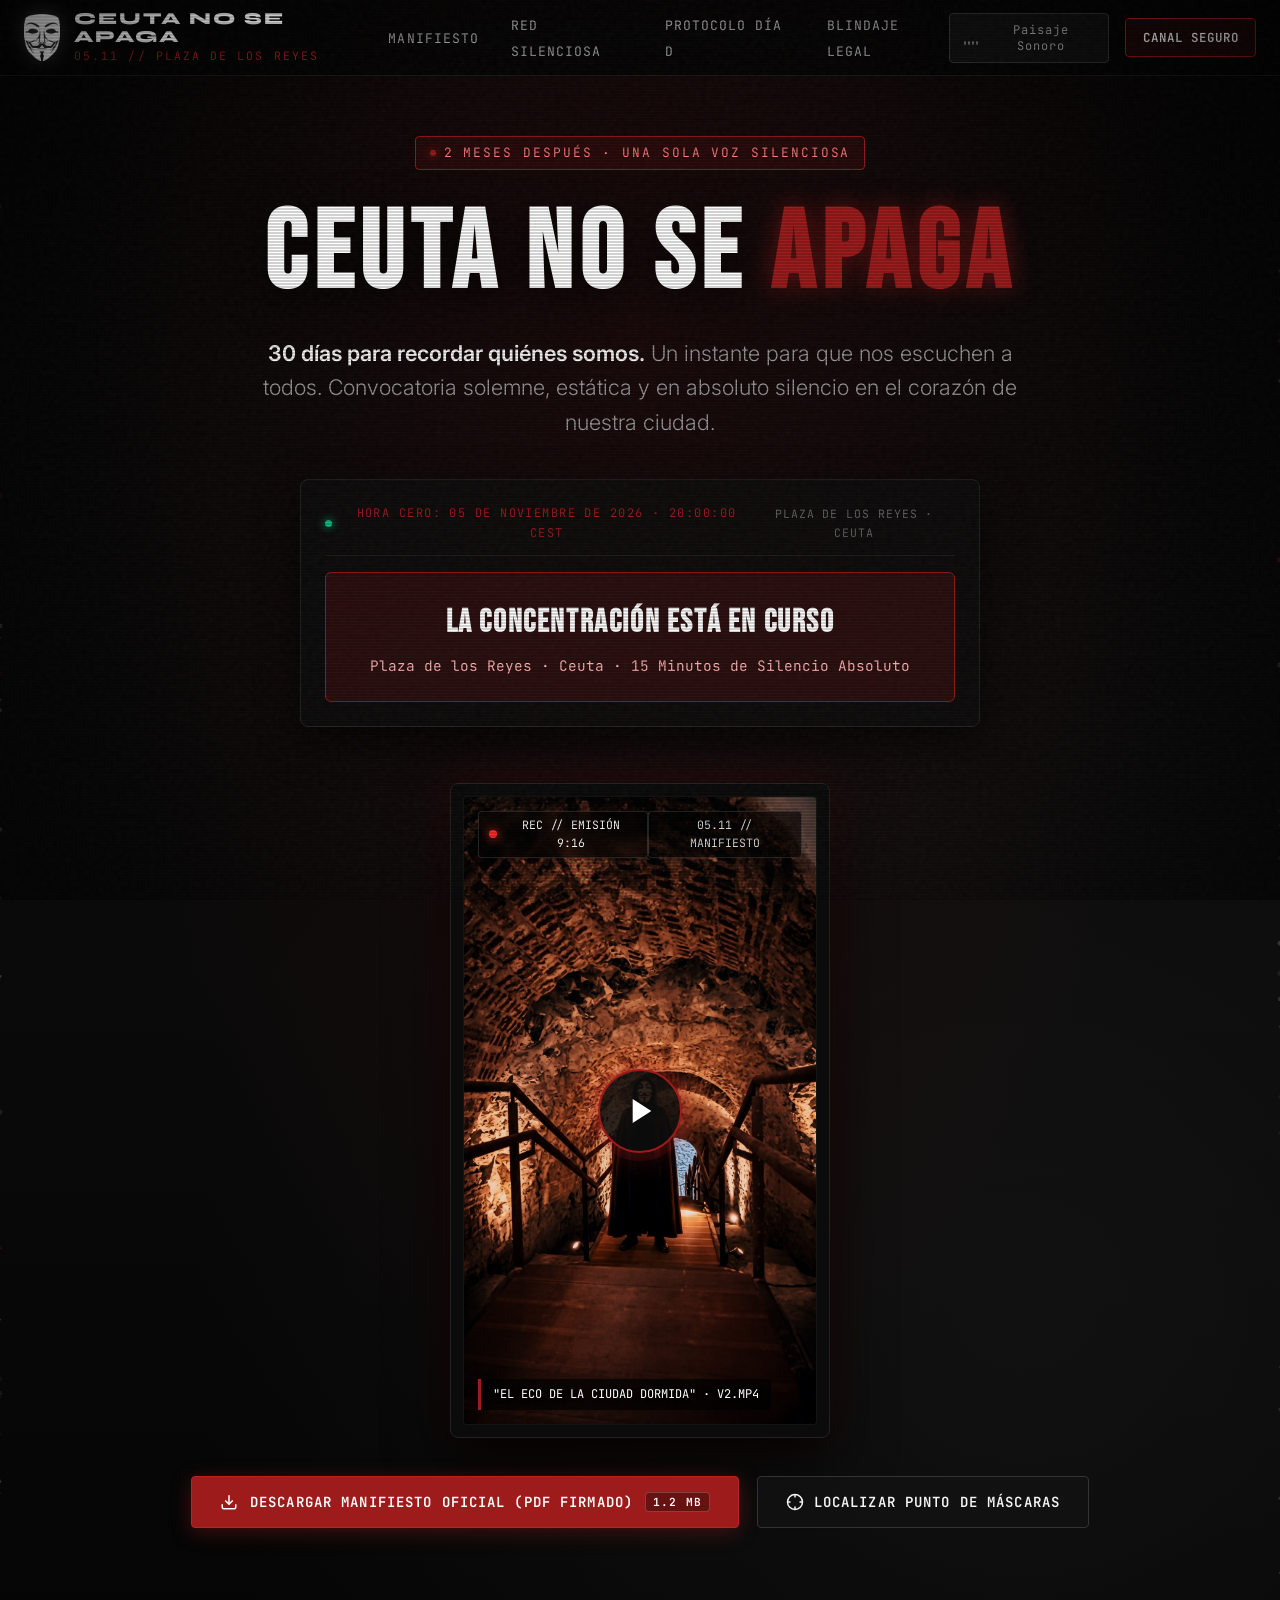
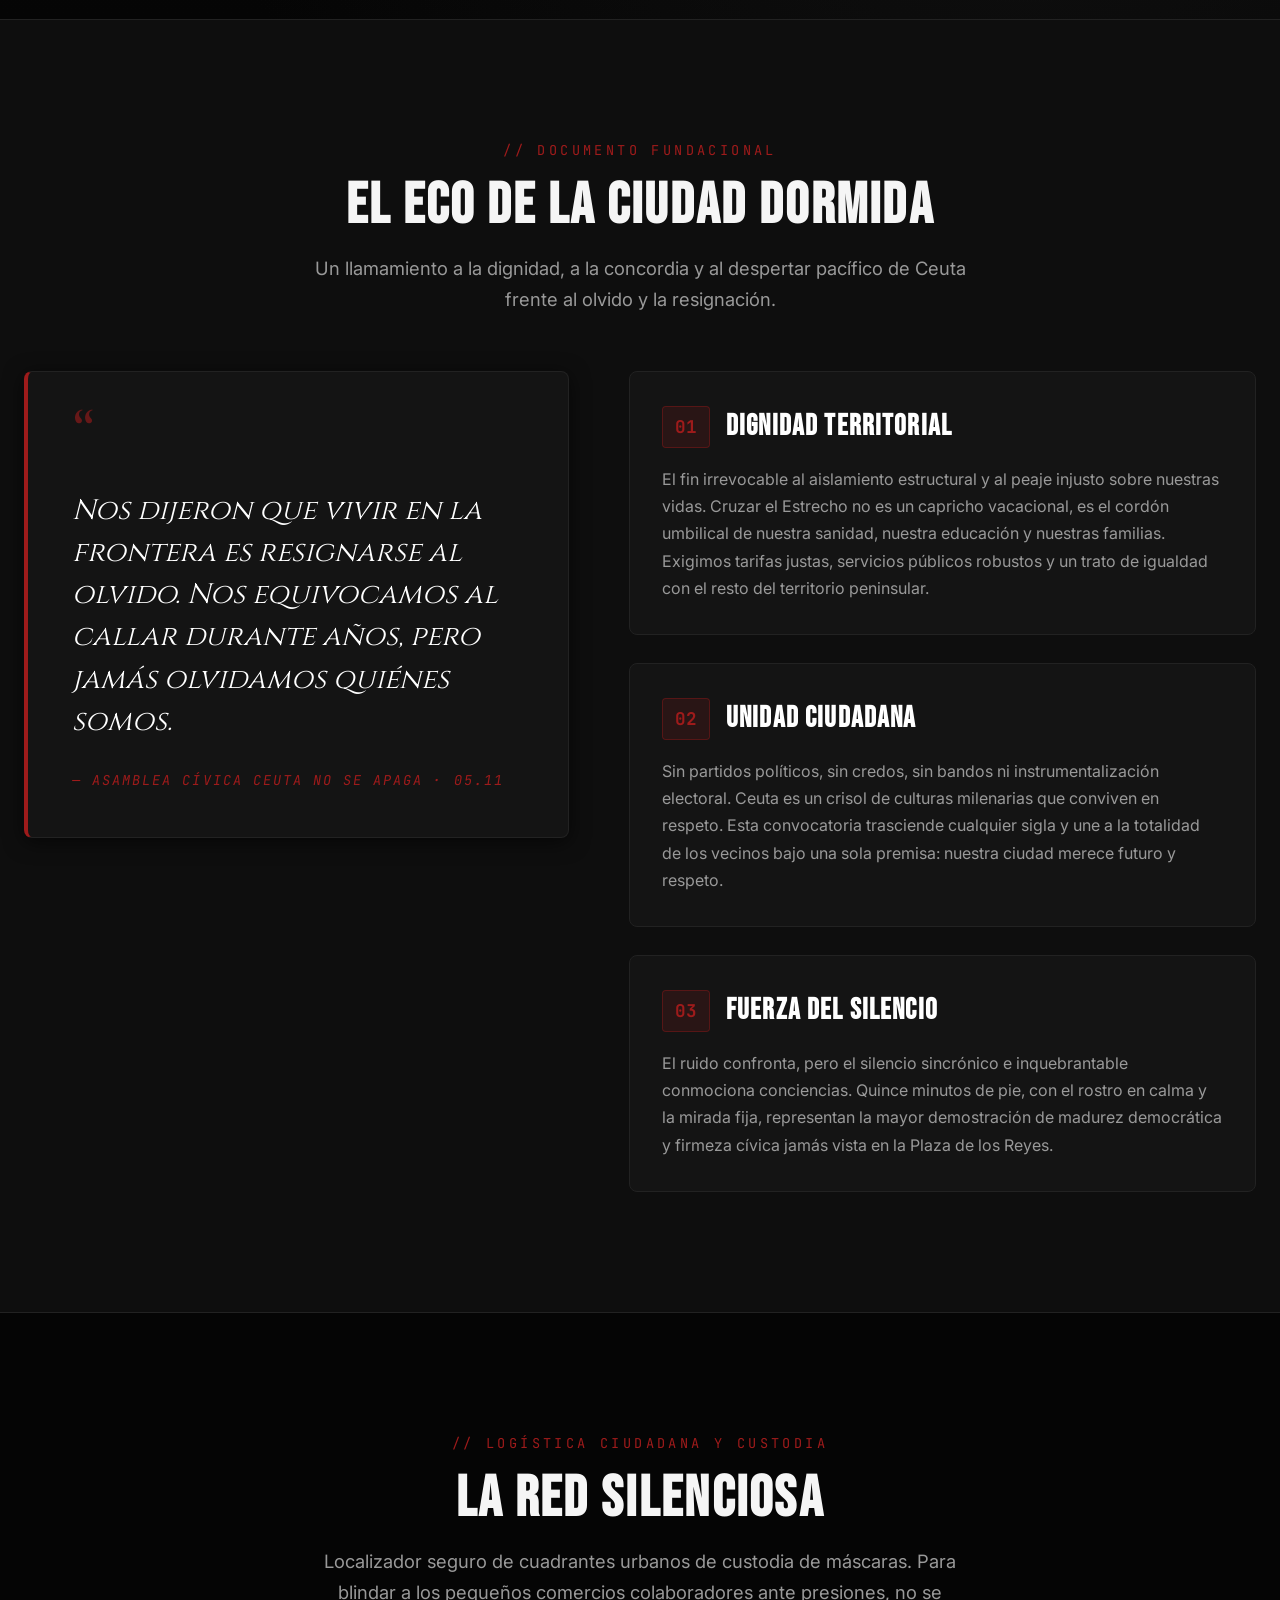
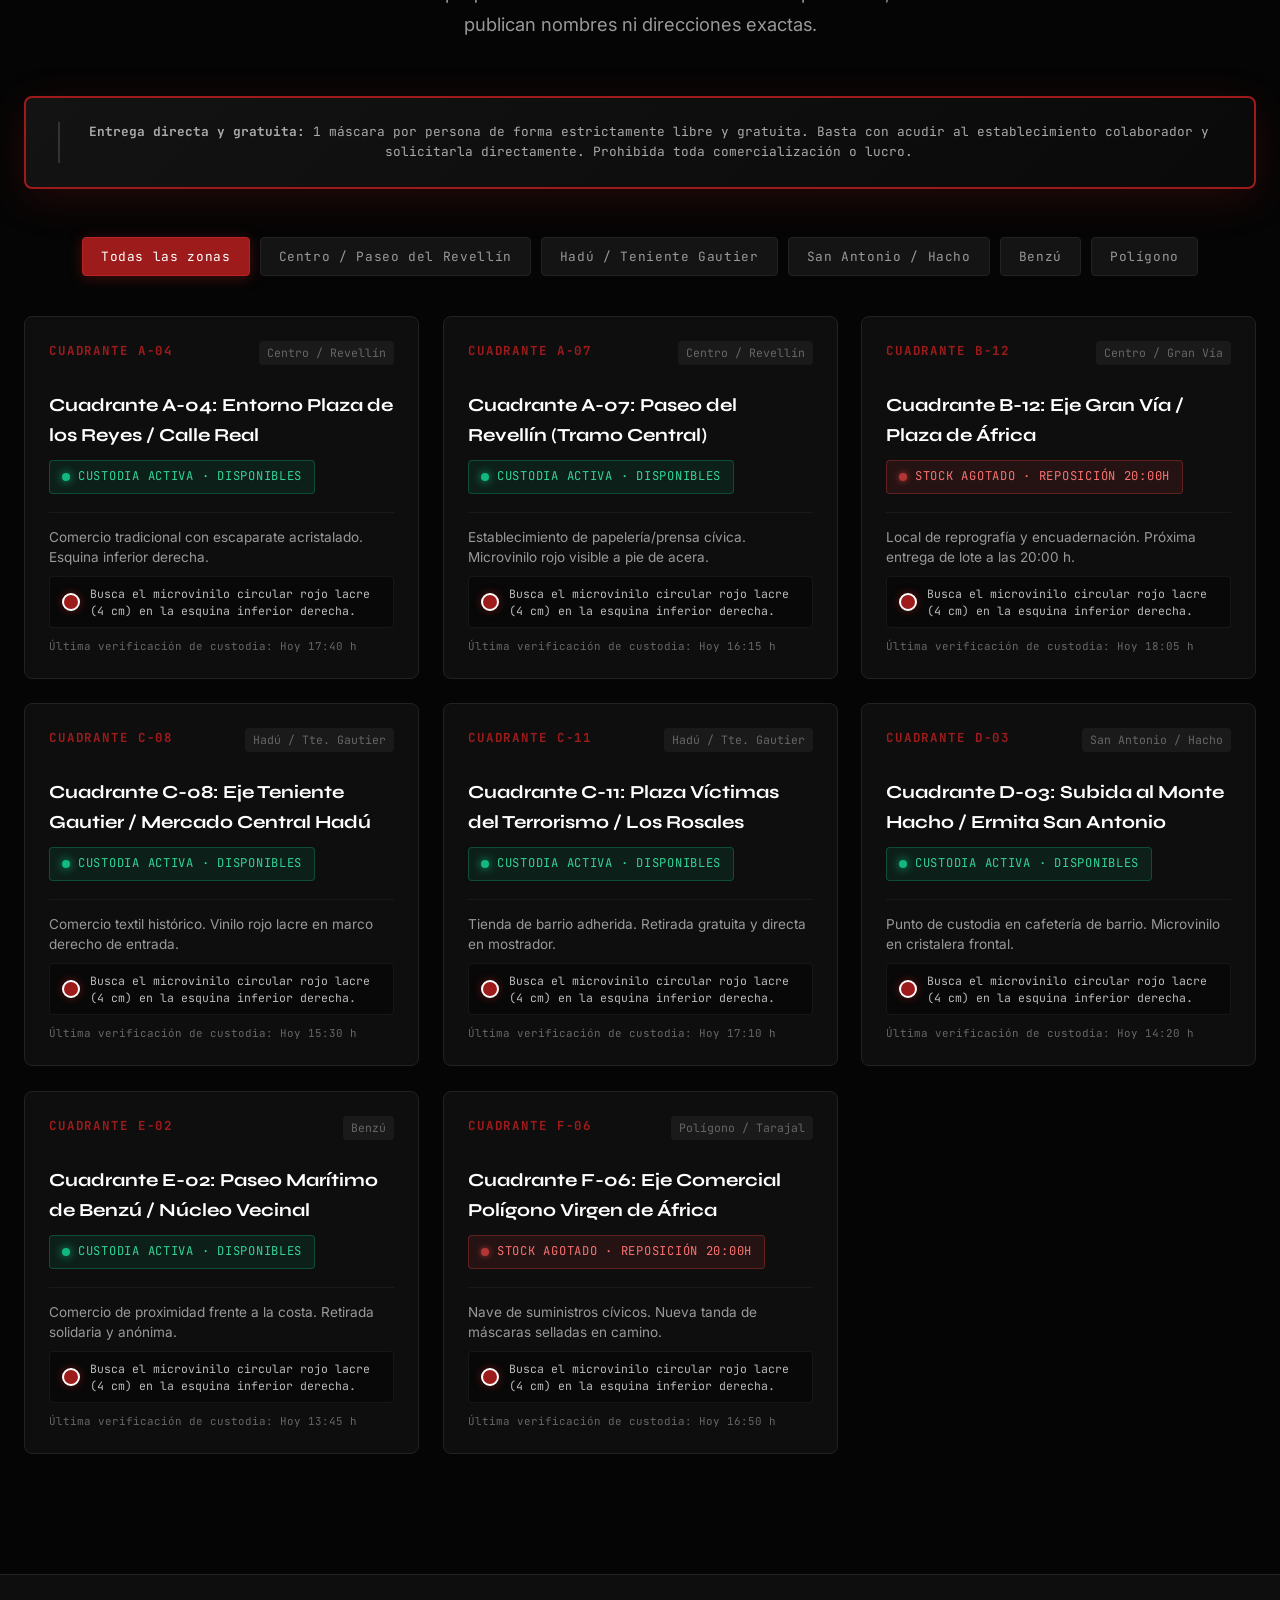
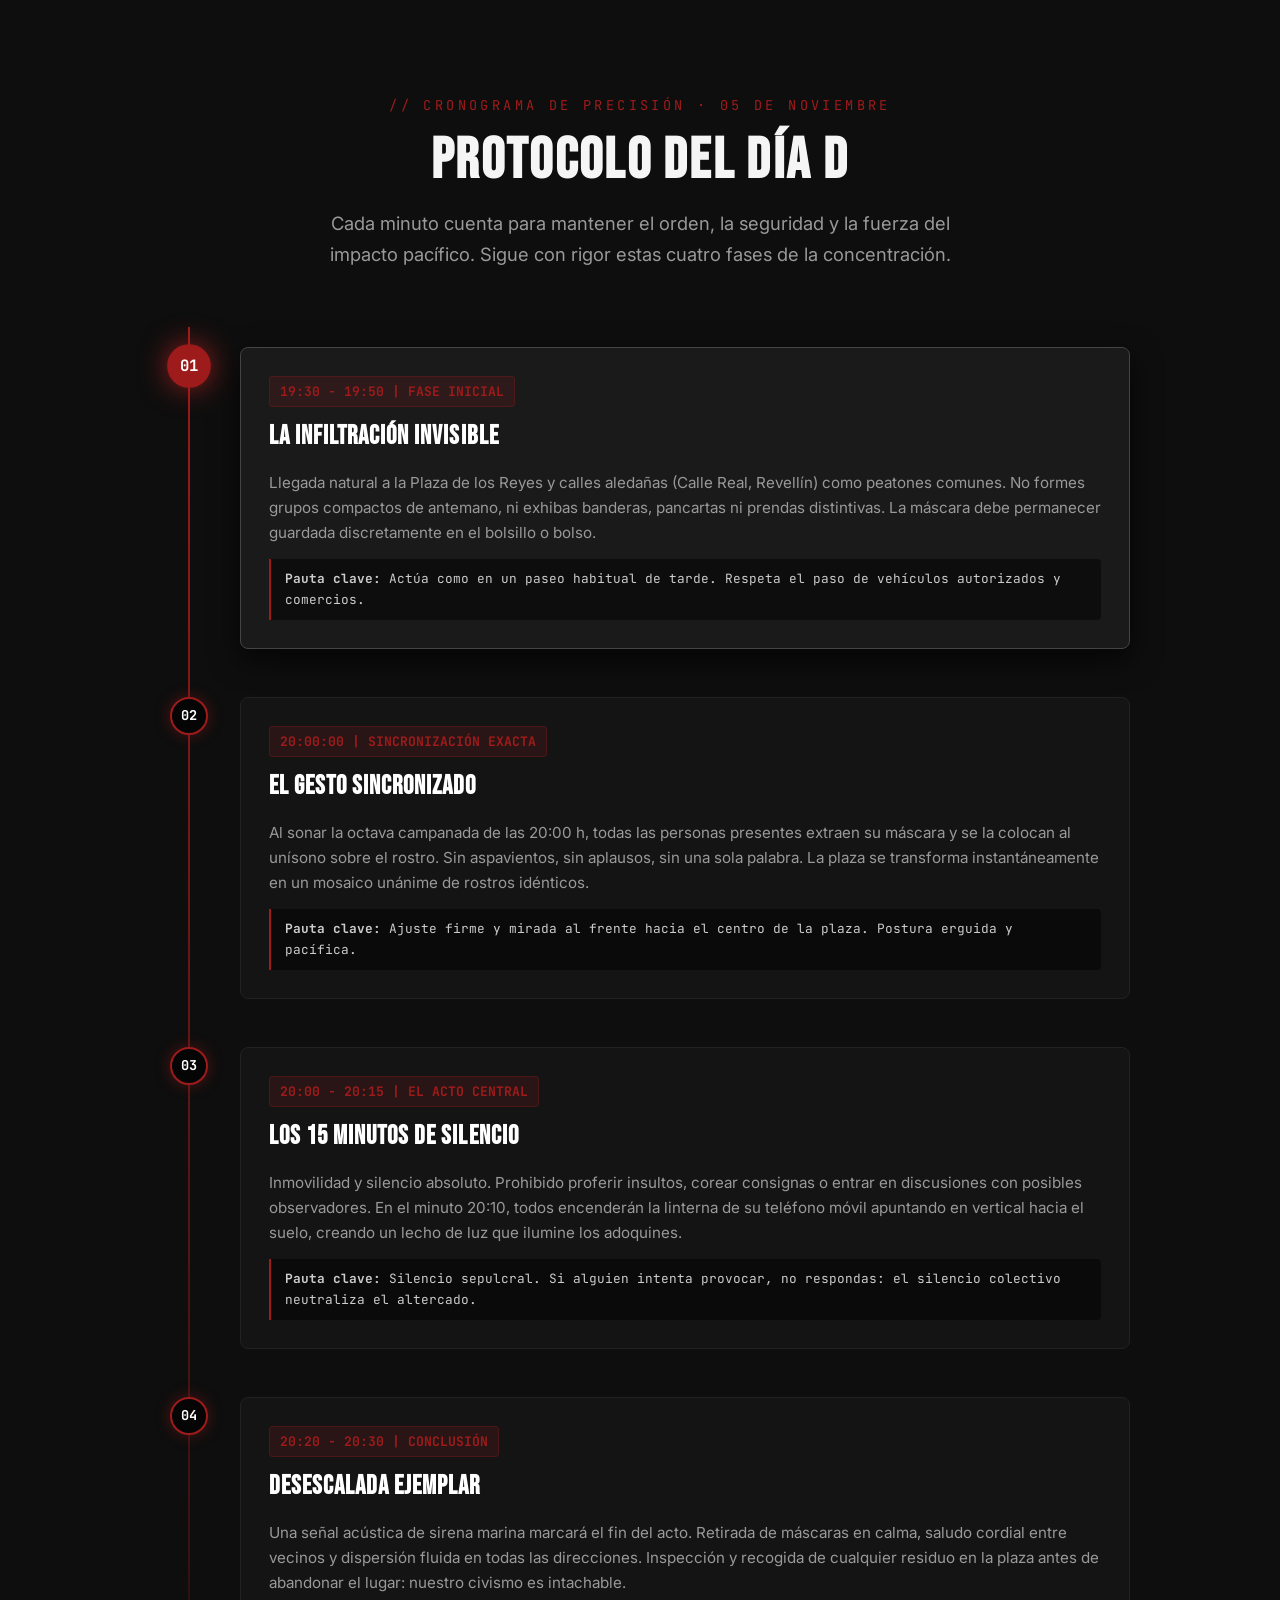
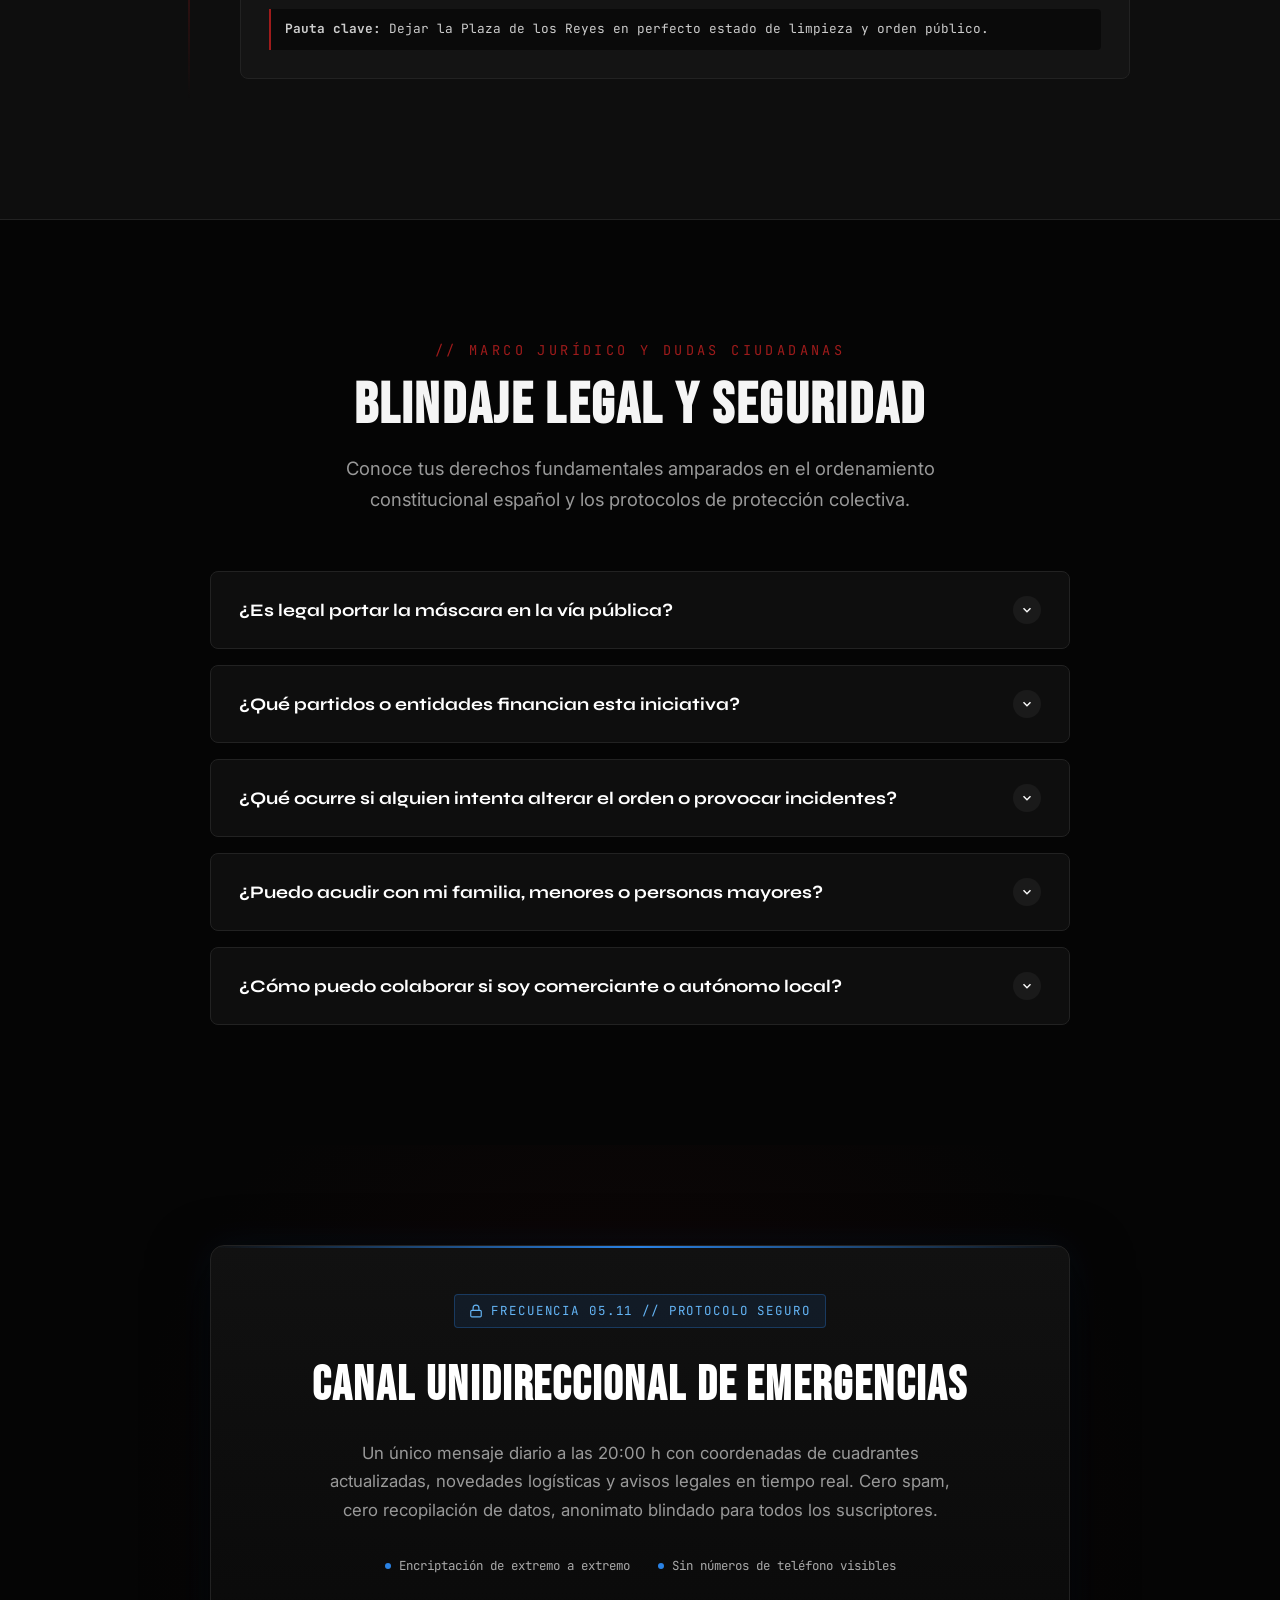
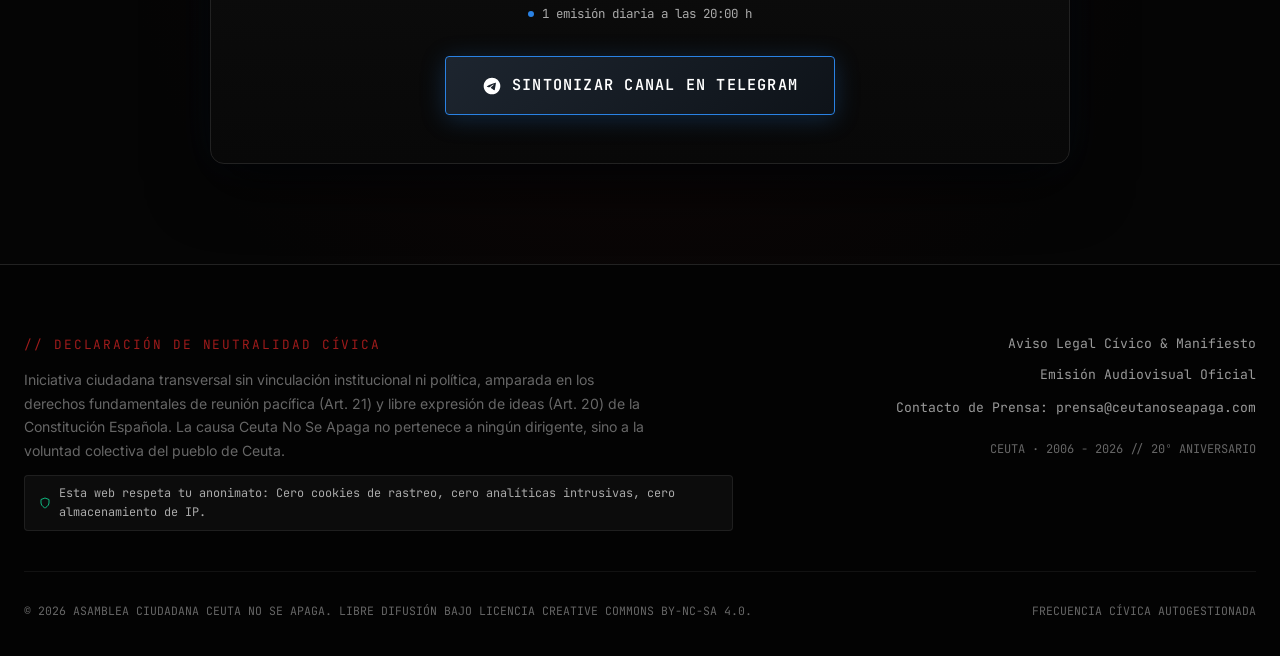
==== commit 78e219f7: "Eliminar sistema y referencias a contraseñas para retirada de máscaras" ====
--- a/landing-completa.html
+++ b/landing-completa.html
@@ -300,27 +300,10 @@
           </p>
         </header>
 
-        <!-- Widget de Clave Dinámica del Día -->
-        <div class="passcode-banner reveal-on-scroll">
-          <div class="passcode-meta">
-            <span class="passcode-tag">CONTRASEÑA DEL DÍA PARA EL DEPENDIENTE</span>
-            <div class="passcode-phrase-wrapper">
-              <span class="passcode-phrase" id="passcode-daily">LA ORILLA TAMBIÉN RECUERDA</span>
-              <button type="button" class="btn btn-outline btn-copy-passcode" id="btn-copy-passcode"
-                aria-label="Copiar contraseña al portapapeles">
-                <svg width="14" height="14" viewBox="0 0 24 24" fill="none" stroke="currentColor" stroke-width="2"
-                  aria-hidden="true">
-                  <rect x="9" y="9" width="13" height="13" rx="2" ry="2"></rect>
-                  <path d="M5 15H4a2 2 0 0 1-2-2V4a2 2 0 0 1 2-2h9a2 2 0 0 1 2 2v1"></path>
-                </svg>
-                <span>Copiar</span>
-              </button>
-            </div>
-          </div>
-
-          <div class="passcode-reminder">
-            <strong>Recordatorio estricto:</strong> 1 máscara por persona de forma estrictamente gratuita. Prohibida
-            toda comercialización o lucro.
+        <!-- Aviso de Entrega Gratuita y Solidaria -->
+        <div class="passcode-banner reveal-on-scroll" style="justify-content: center; text-align: center;">
+          <div class="passcode-reminder" style="margin: 0; max-width: 100%;">
+            <strong>Entrega directa y gratuita:</strong> 1 máscara por persona de forma estrictamente libre y gratuita. Basta con acudir al establecimiento colaborador y solicitarla directamente. Prohibida toda comercialización o lucro.
           </div>
         </div>
 
@@ -594,9 +577,7 @@
 
           <h2 class="telegram-title" id="telegram-title">CANAL UNIDIRECCIONAL DE EMERGENCIAS</h2>
           <p class="telegram-desc">
-            Un único mensaje diario a las 20:00 h con coordenadas de cuadrantes actualizadas, contraseñas de
-            dependientes y avisos legales en tiempo real. Cero spam, cero recopilación de datos, anonimato blindado para
-            todos los suscriptores.
+            Un único mensaje diario a las 20:00 h con coordenadas de cuadrantes actualizadas, novedades logísticas y avisos legales en tiempo real. Cero spam, cero recopilación de datos, anonimato blindado para todos los suscriptores.
           </p>
 
           <div class="telegram-specs">
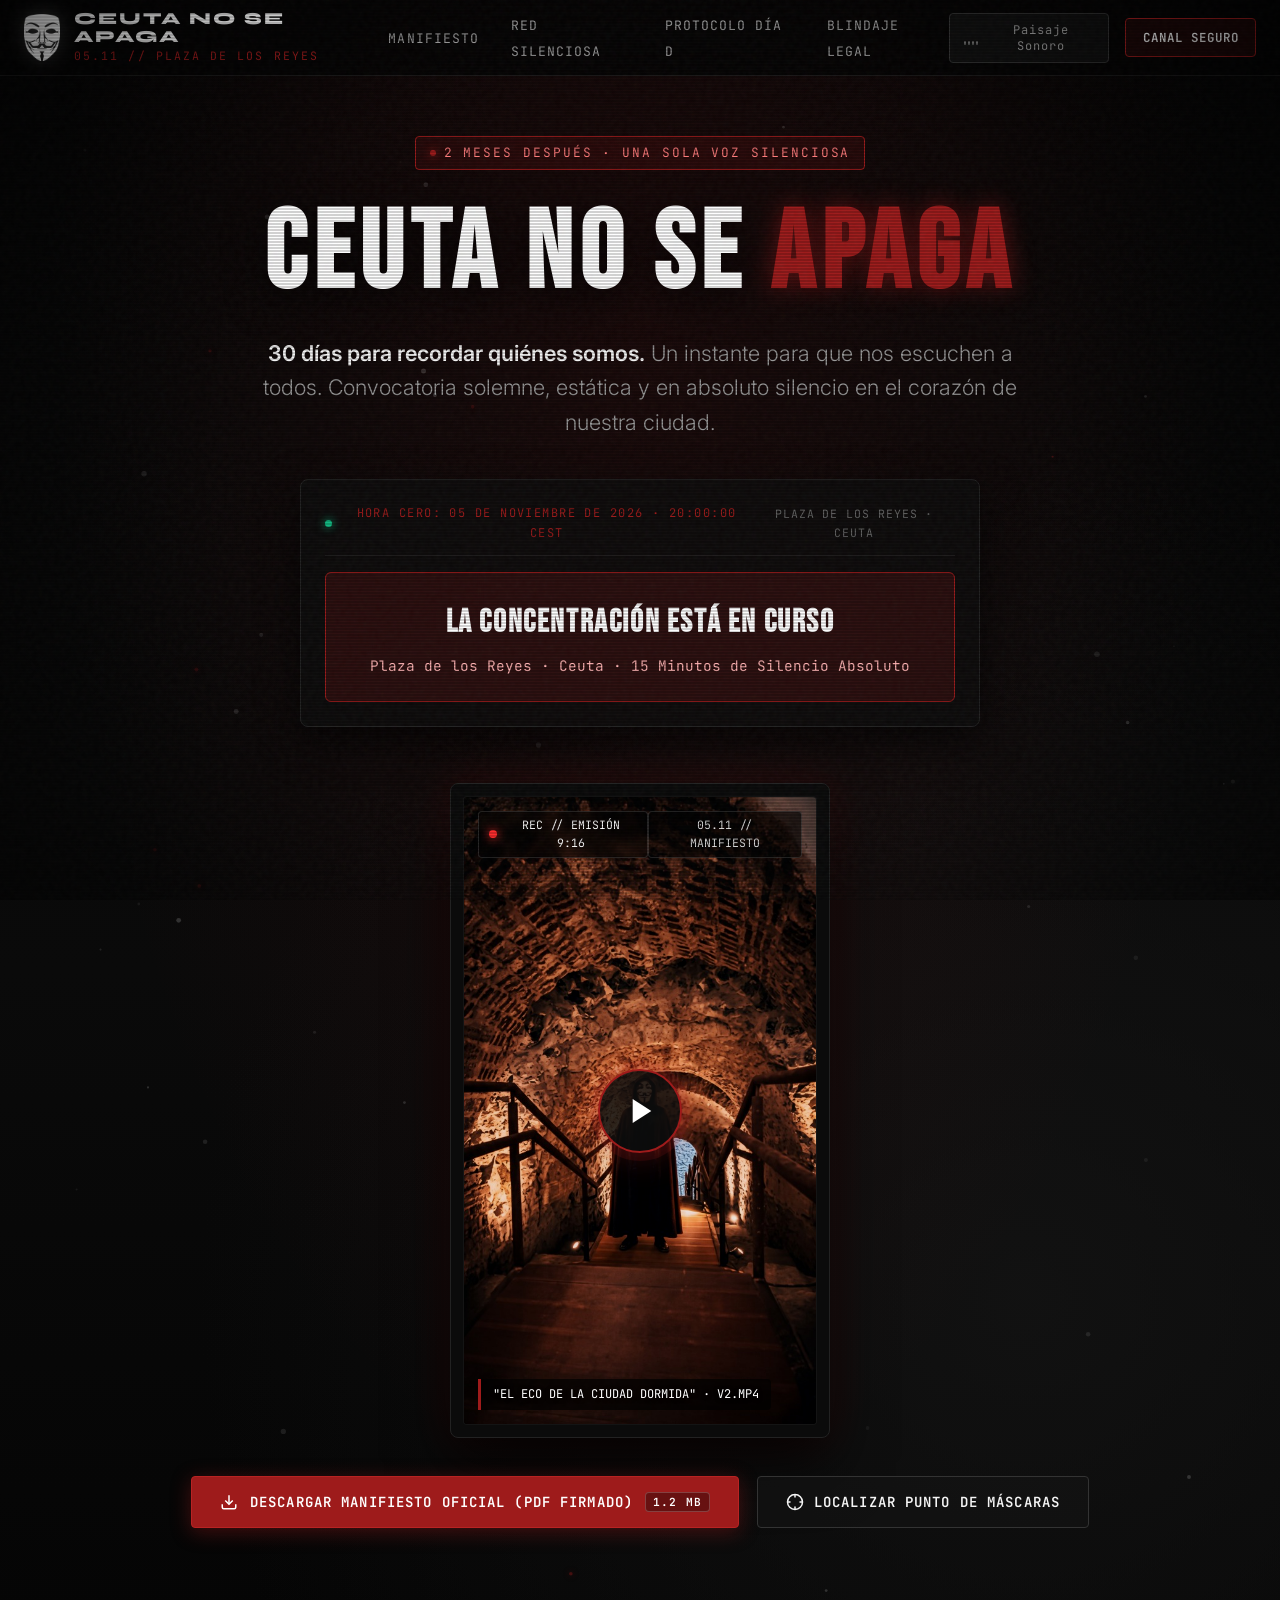
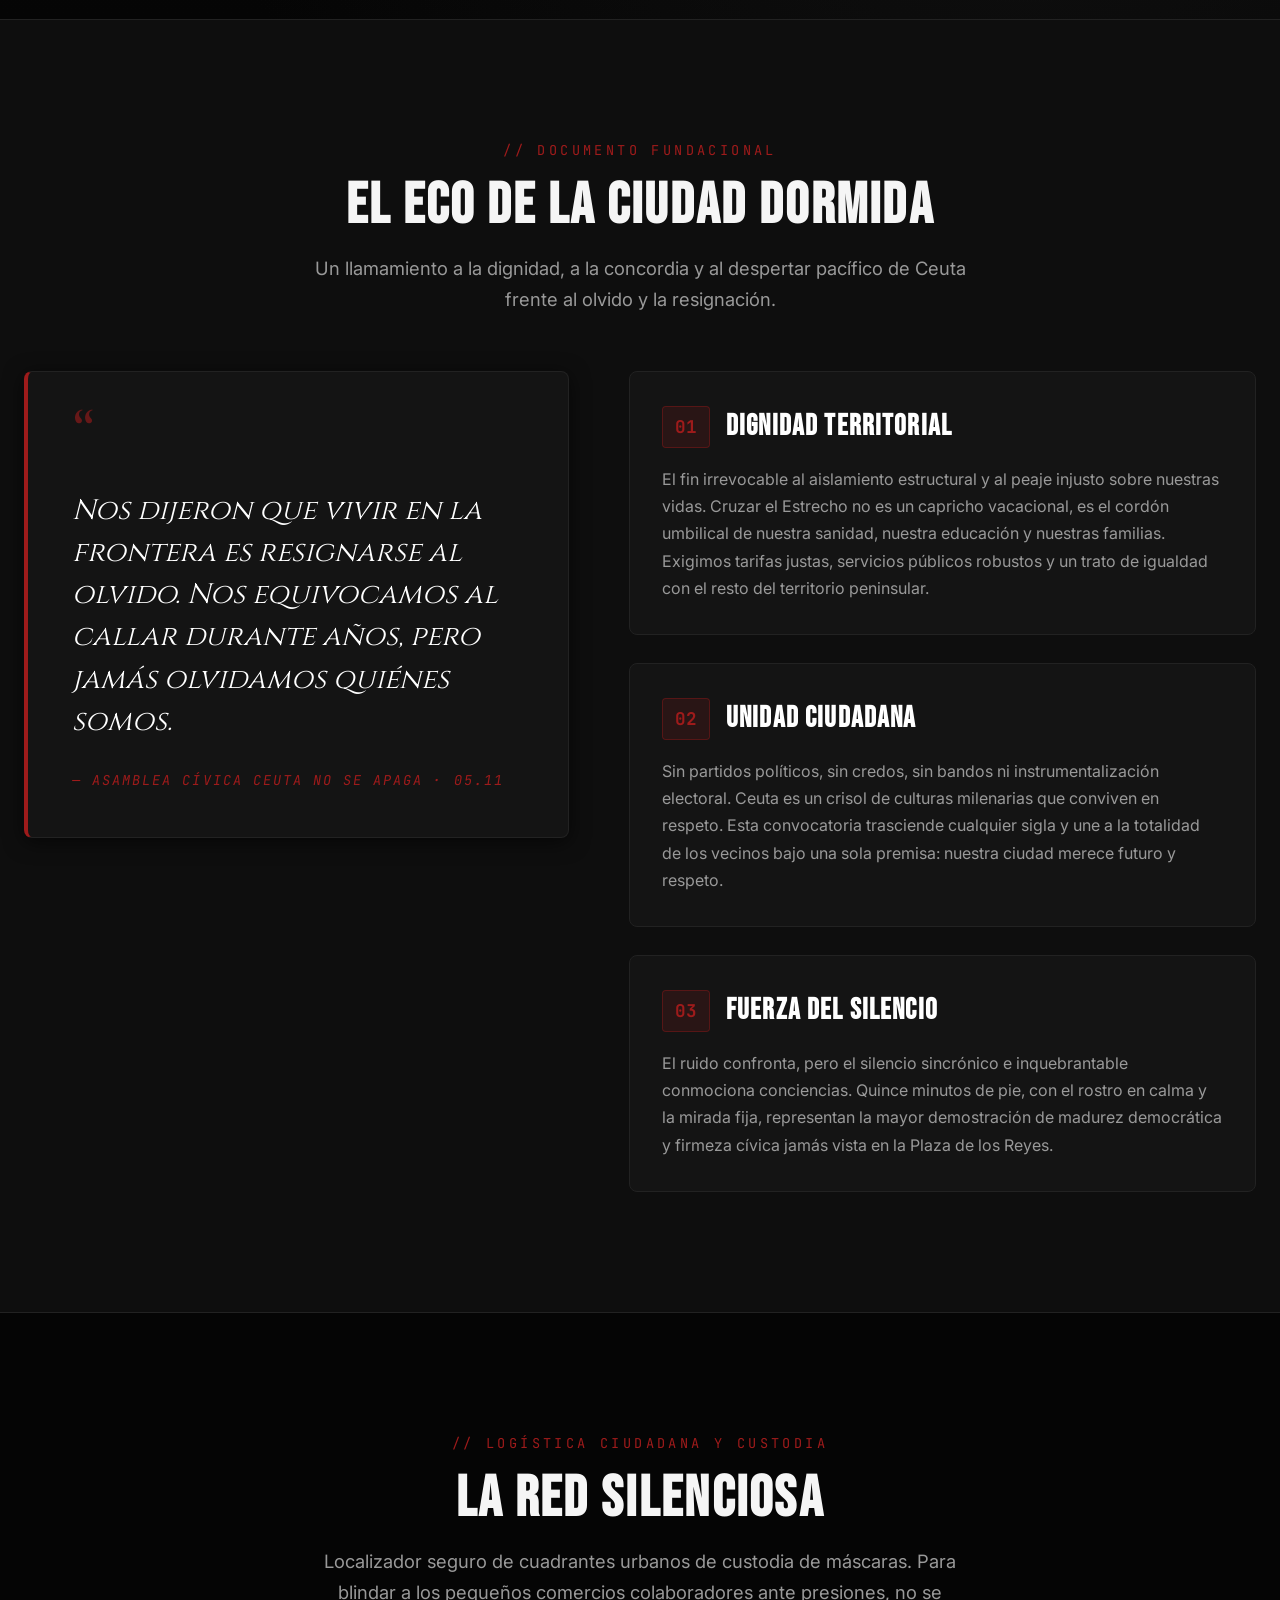
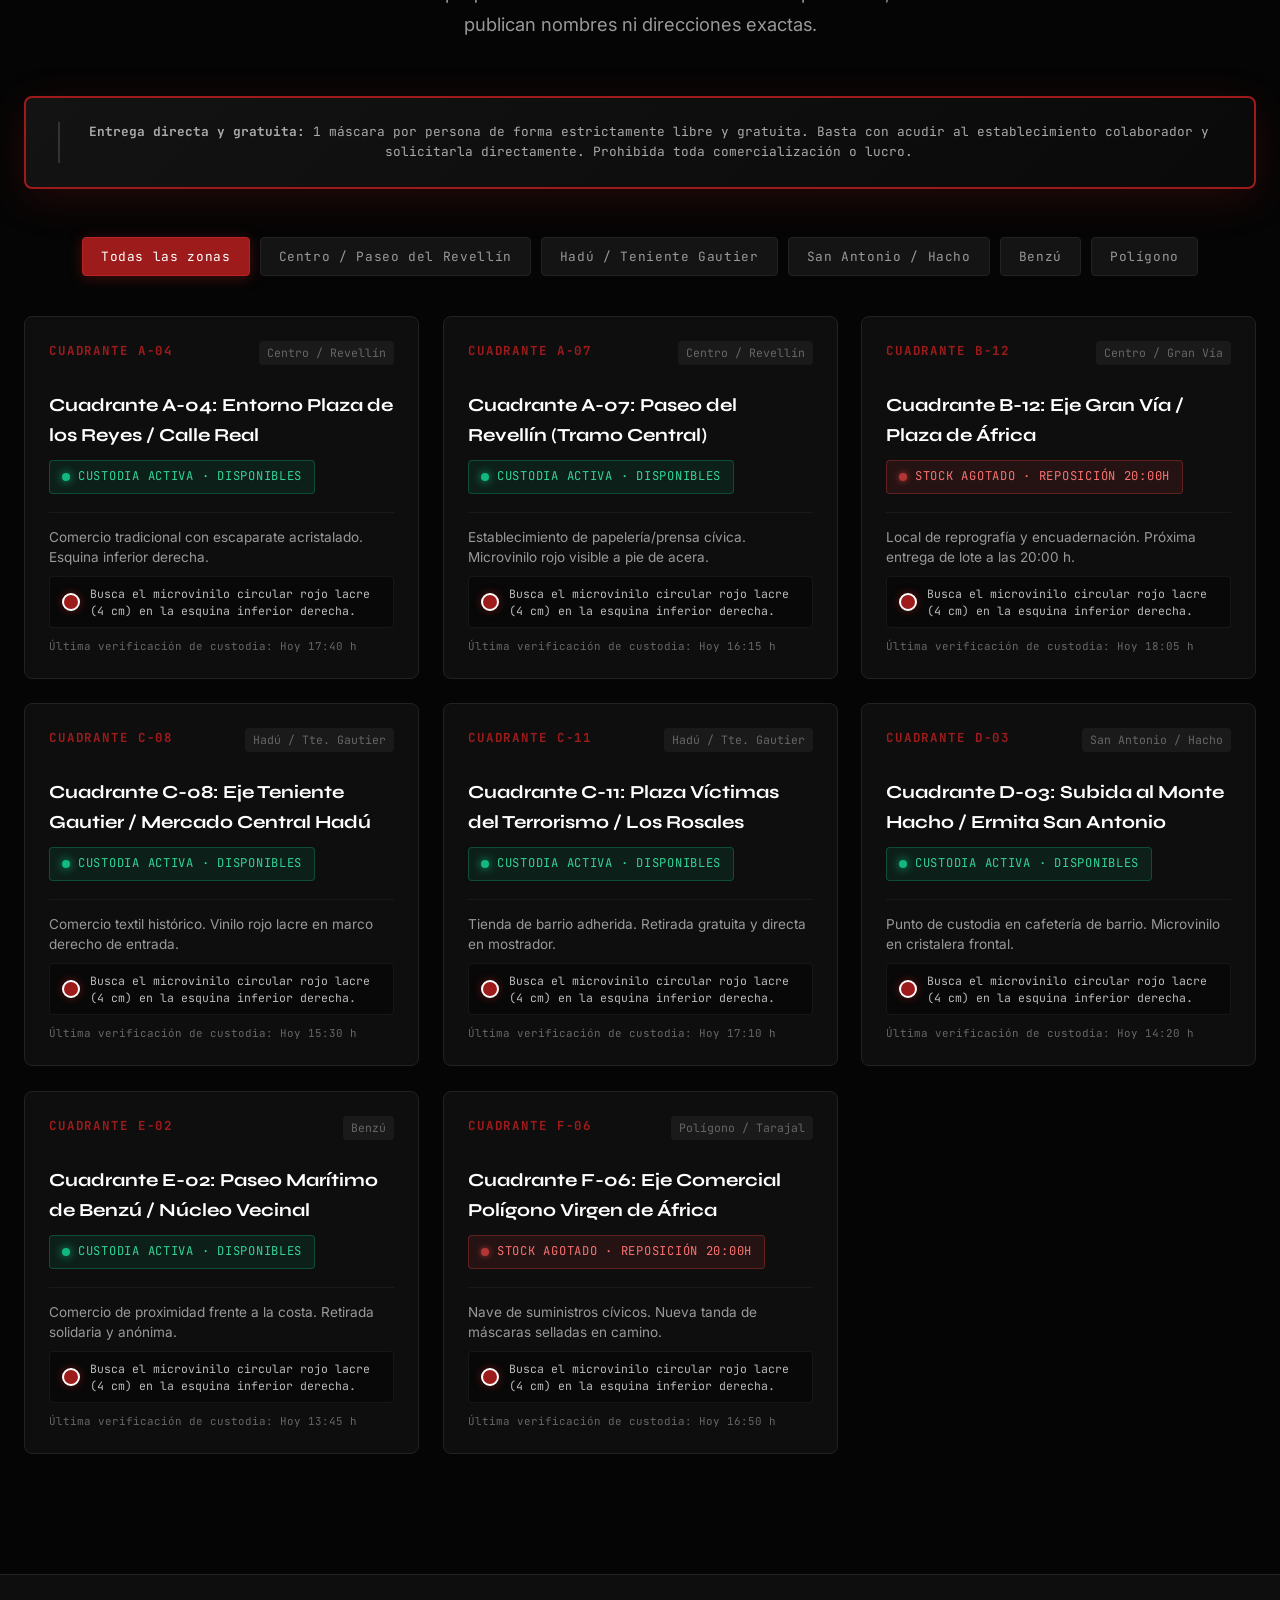
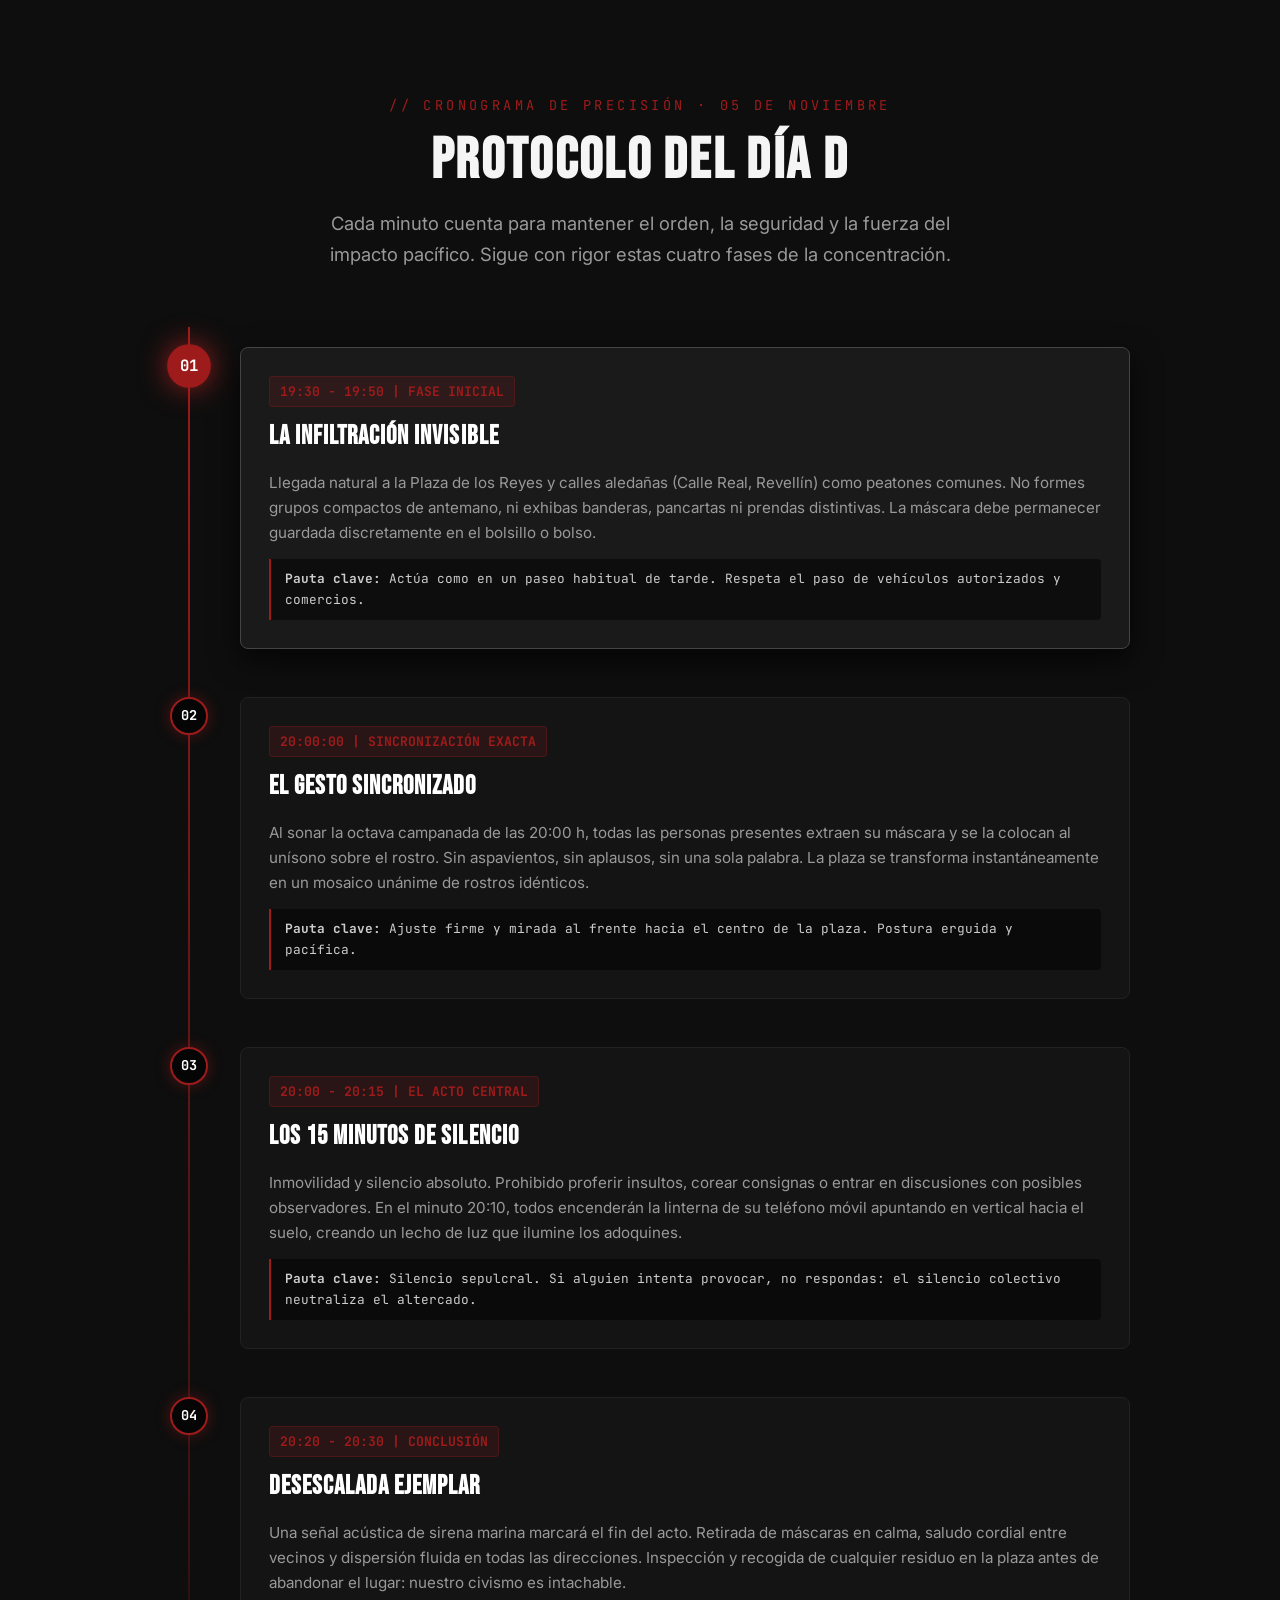
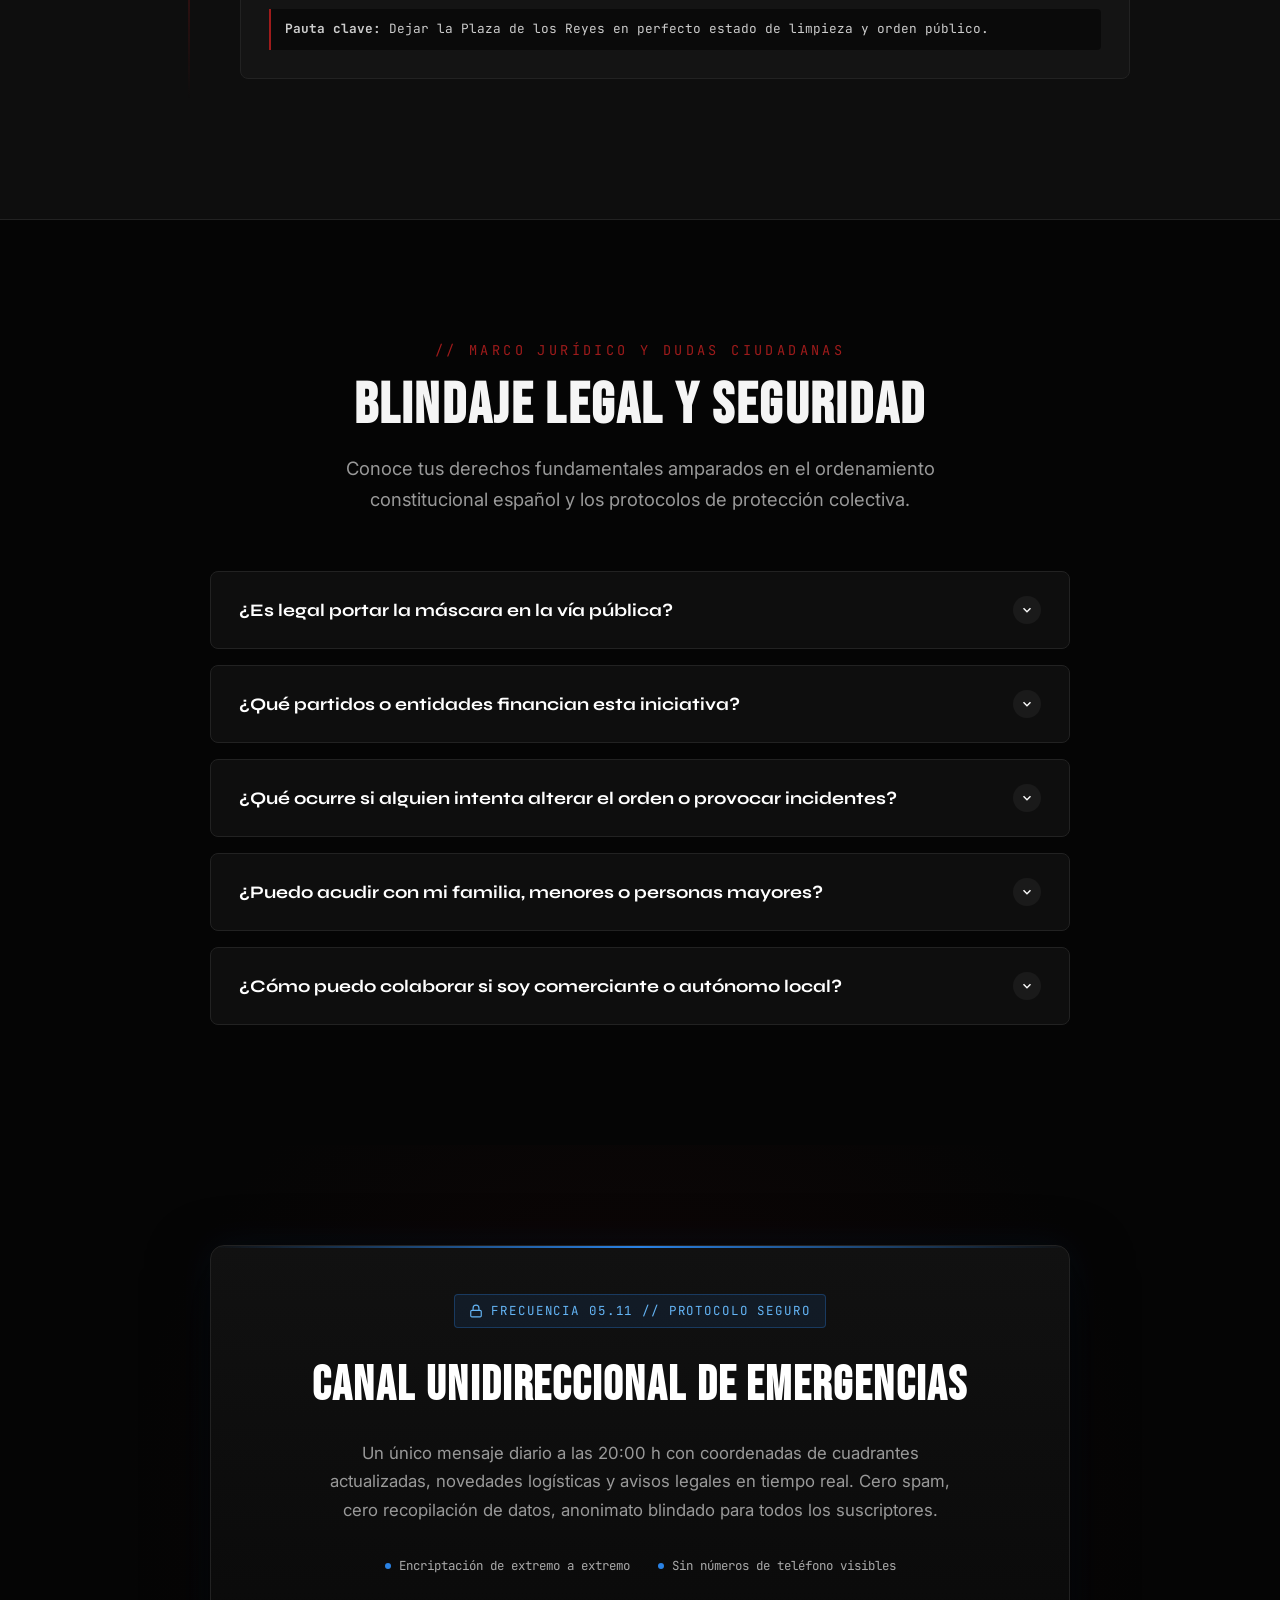
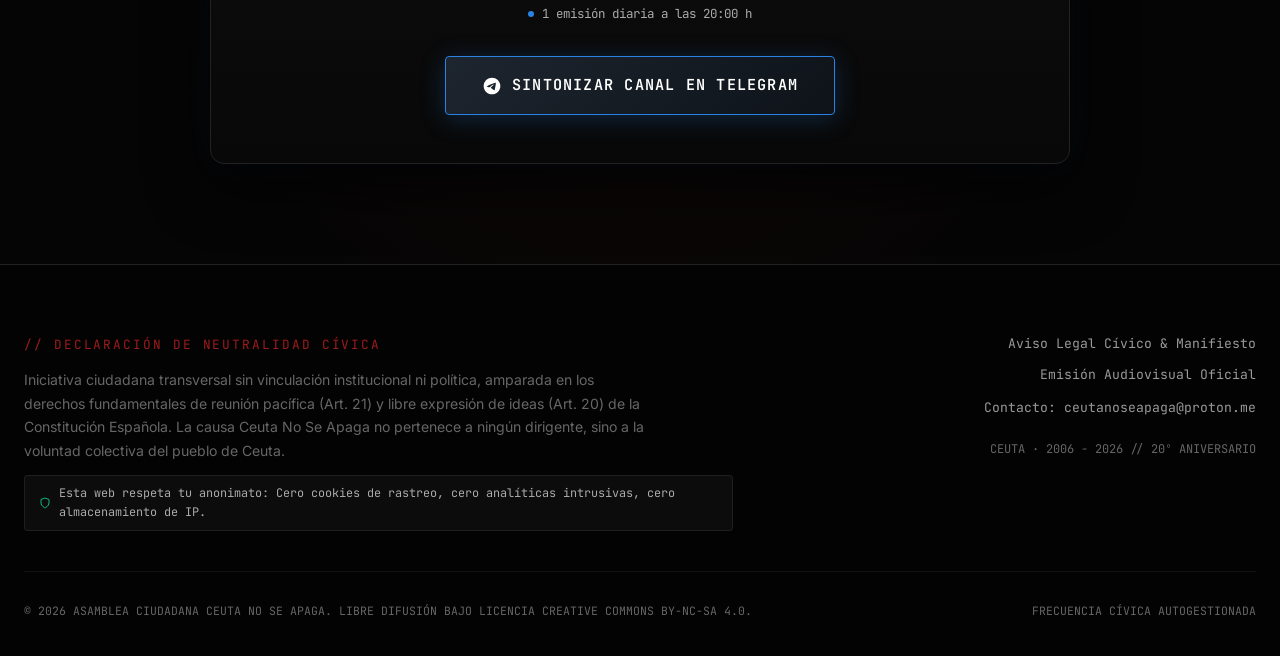
==== commit 717fc0e8: "Conectar formulario de kit de custodia con ceutanoseapaga@proton.me" ====
--- a/landing-completa.html
+++ b/landing-completa.html
@@ -633,8 +633,8 @@
         <div class="footer-links-group">
           <button type="button" class="footer-link btn-open-pdf">Aviso Legal Cívico & Manifiesto</button>
           <button type="button" class="footer-link btn-open-video">Emisión Audiovisual Oficial</button>
-          <a href="mailto:prensa@ceutanoseapaga.com" class="footer-link">Contacto de Prensa:
-            prensa@ceutanoseapaga.com</a>
+          <a href="mailto:ceutanoseapaga@proton.me" class="footer-link">Contacto:
+            ceutanoseapaga@proton.me</a>
           <span style="font-family: var(--font-mono); font-size: 0.75rem; color: #666; margin-top: 8px;">
             CEUTA · 2006 - 2026 // 20º ANIVERSARIO
           </span>
@@ -816,41 +816,58 @@
       </div>
       <div class="modal-body">
         <p style="color: var(--text-secondary); font-size: 0.9rem; margin-bottom: 20px; line-height: 1.6;">
-          Tu comercio quedará registrado únicamente mediante un identificador criptográfico y un cuadrante aproximado de
-          150 metros. Recibirás un paquete sellado con 50 máscaras y el microvinilo circular rojo lacre.
+          Tu comercio colaborará como punto de custodia voluntario. La solicitud se remite de forma cifrada a la asamblea ciudadana (<code>ceutanoseapaga@proton.me</code>). Recibirás un lote sellado con máscaras y el microvinilo circular identificativo.
         </p>
 
         <form id="merchant-form">
           <div style="margin-bottom: 16px;">
             <label for="merchant-neighborhood"
               style="display: block; font-family: var(--font-mono); font-size: 0.78rem; color: #CCC; margin-bottom: 6px;">
-              BARRIADA / ZONA DE CEUTA
+              BARRIADA / ZONA DE CEUTA *
             </label>
             <select id="merchant-neighborhood" required
               style="width: 100%; padding: 12px; background: #161616; border: 1px solid var(--border-light); border-radius: 4px; color: #FFF;">
-              <option value="centro">Centro / Paseo del Revellín / Gran Vía</option>
-              <option value="hadu">Hadú / Teniente Gautier</option>
-              <option value="san-antonio">San Antonio / Monte Hacho</option>
-              <option value="benzu">Benzú</option>
-              <option value="poligono">Polígono Virgen de África</option>
+              <option value="Centro / Revellín / Gran Vía">Centro / Paseo del Revellín / Gran Vía</option>
+              <option value="Hadú / Teniente Gautier">Hadú / Teniente Gautier</option>
+              <option value="San Antonio / Monte Hacho">San Antonio / Monte Hacho</option>
+              <option value="Benzú">Benzú</option>
+              <option value="Polígono Virgen de África">Polígono Virgen de África</option>
             </select>
           </div>
 
-          <div style="margin-bottom: 20px;">
+          <div style="margin-bottom: 16px;">
             <label for="merchant-alias"
               style="display: block; font-family: var(--font-mono); font-size: 0.78rem; color: #CCC; margin-bottom: 6px;">
-              ALIAS O CANAL DE MENSAJERÍA CIFRADO (TELEGRAM O EMAIL CIFRADO)
+              CANAL DE CONTACTO (EMAIL O USUARIO TELEGRAM) *
             </label>
-            <input type="text" id="merchant-alias" required placeholder="@tu_alias_telegram o correo proton"
+            <input type="text" id="merchant-alias" required placeholder="tu_correo@ejemplo.com o @usuario_telegram"
               style="width: 100%; padding: 12px; background: #161616; border: 1px solid var(--border-light); border-radius: 4px; color: #FFF;">
           </div>
 
-          <button type="submit" class="btn btn-primary" style="width: 100%;">
-            Generar Clave de Custodia Segura
+          <div style="margin-bottom: 20px;">
+            <label for="merchant-notes"
+              style="display: block; font-family: var(--font-mono); font-size: 0.78rem; color: #CCC; margin-bottom: 6px;">
+              TIPO DE COMERCIO O REFERENCIA APROXIMADA (OPCIONAL)
+            </label>
+            <input type="text" id="merchant-notes" placeholder="Ej: Papelería, tienda textil, cafetería... (opcional)"
+              style="width: 100%; padding: 12px; background: #161616; border: 1px solid var(--border-light); border-radius: 4px; color: #FFF;">
+          </div>
+
+          <button type="submit" id="btn-submit-merchant" class="btn btn-primary" style="width: 100%; padding: 14px;">
+            <span>Enviar Solicitud de Kit Custodio</span>
           </button>
         </form>
 
         <div id="generated-token-box"></div>
+
+        <div style="margin-top: 20px; padding-top: 16px; border-top: 1px solid rgba(255, 255, 255, 0.08); text-align: center;">
+          <p style="font-size: 0.78rem; color: #888; margin-bottom: 8px;">
+            ¿Prefieres redactar tú mismo el mensaje desde tu gestor de correo?
+          </p>
+          <a href="mailto:ceutanoseapaga@proton.me?subject=%5BSOLICITUD%20KIT%20CUSTODIO%5D%20Punto%20Colaborador%20Ceuta" class="btn btn-outline" style="font-size: 0.75rem; padding: 6px 14px;">
+            Escribir a ceutanoseapaga@proton.me
+          </a>
+        </div>
       </div>
     </div>
   </div>
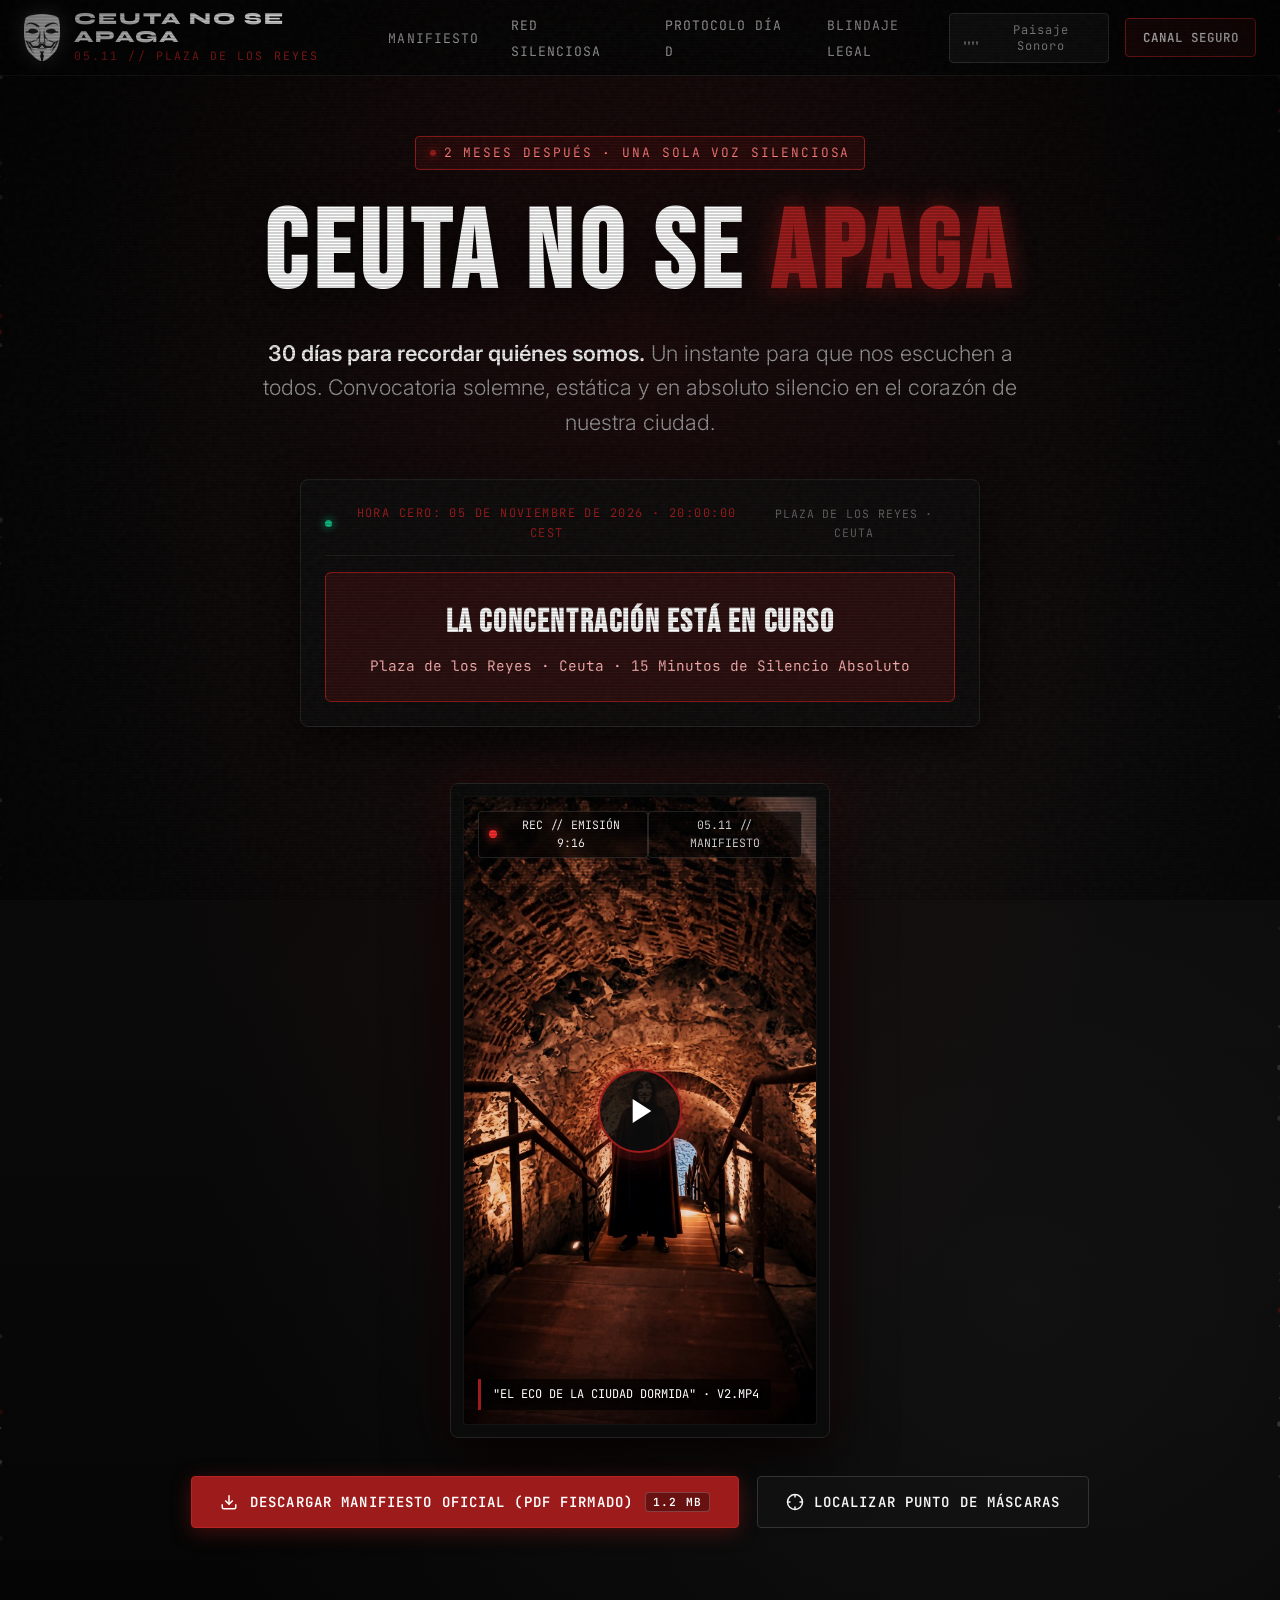
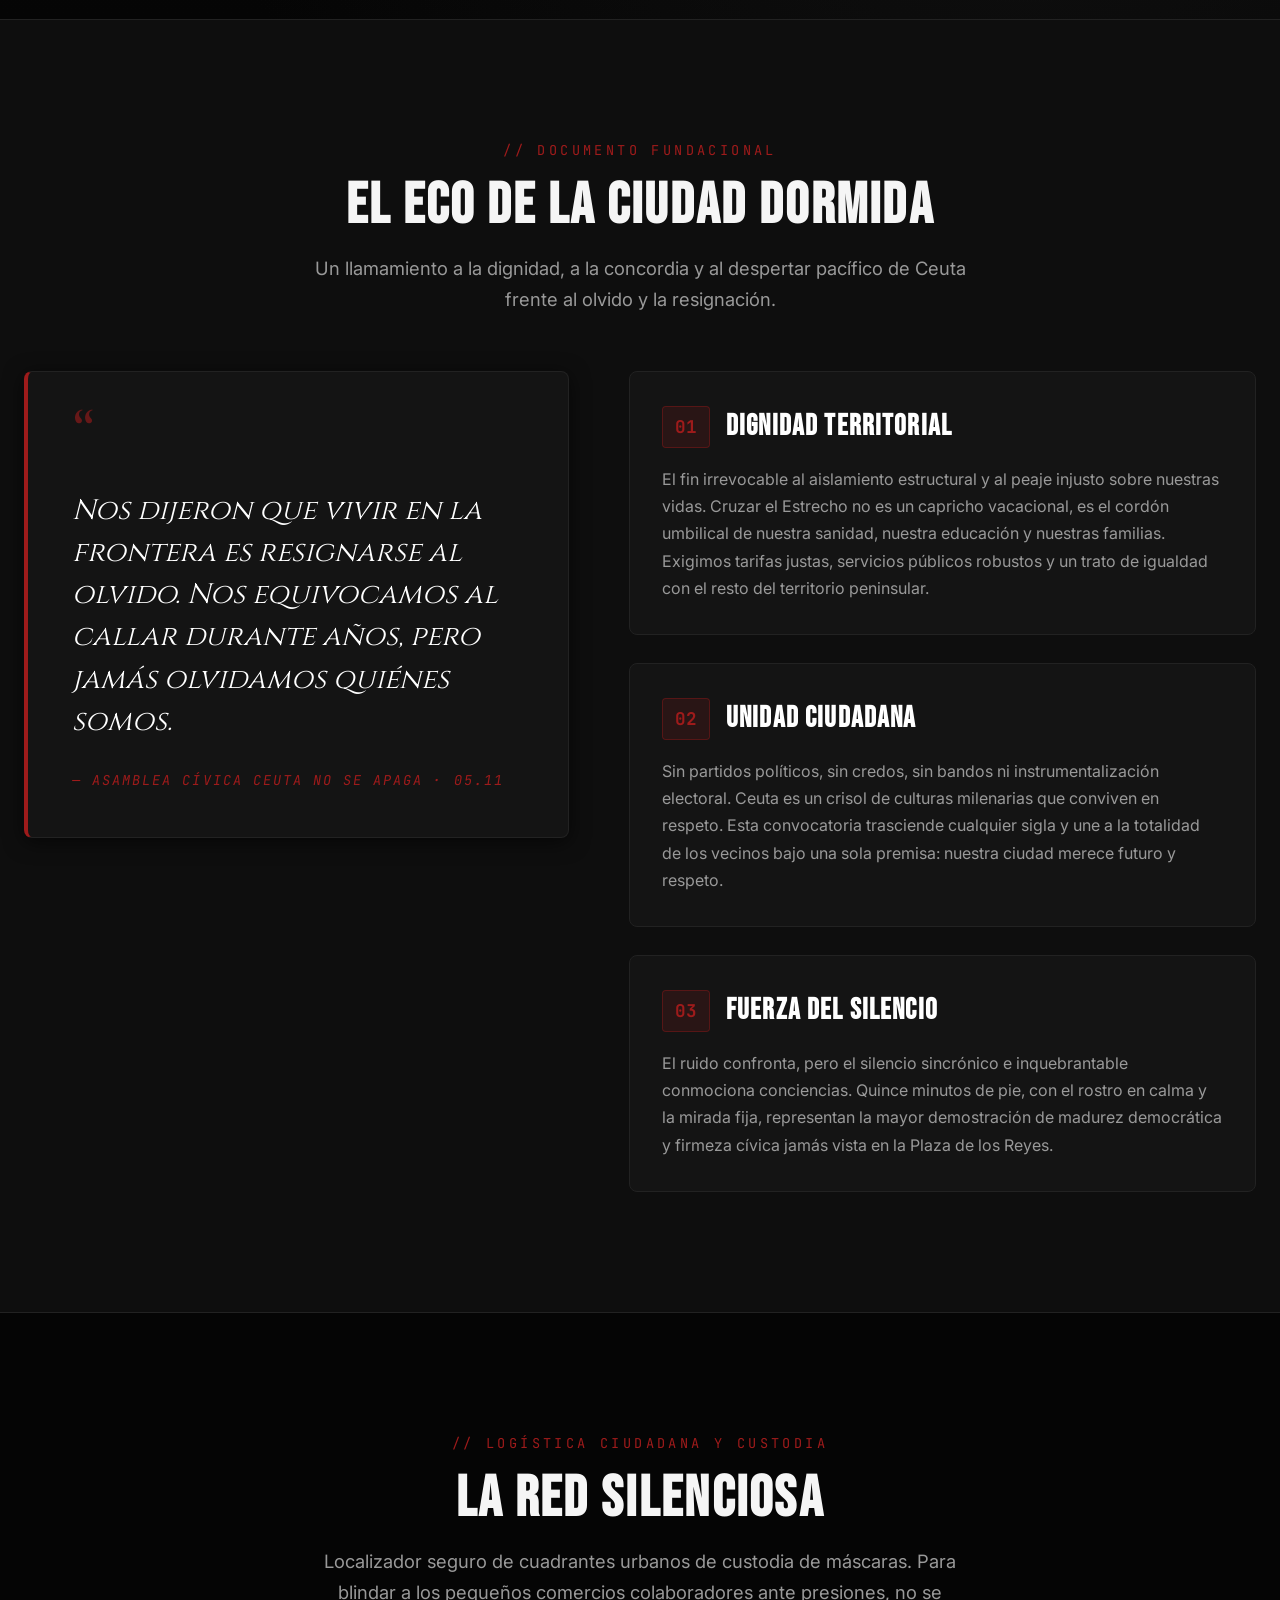
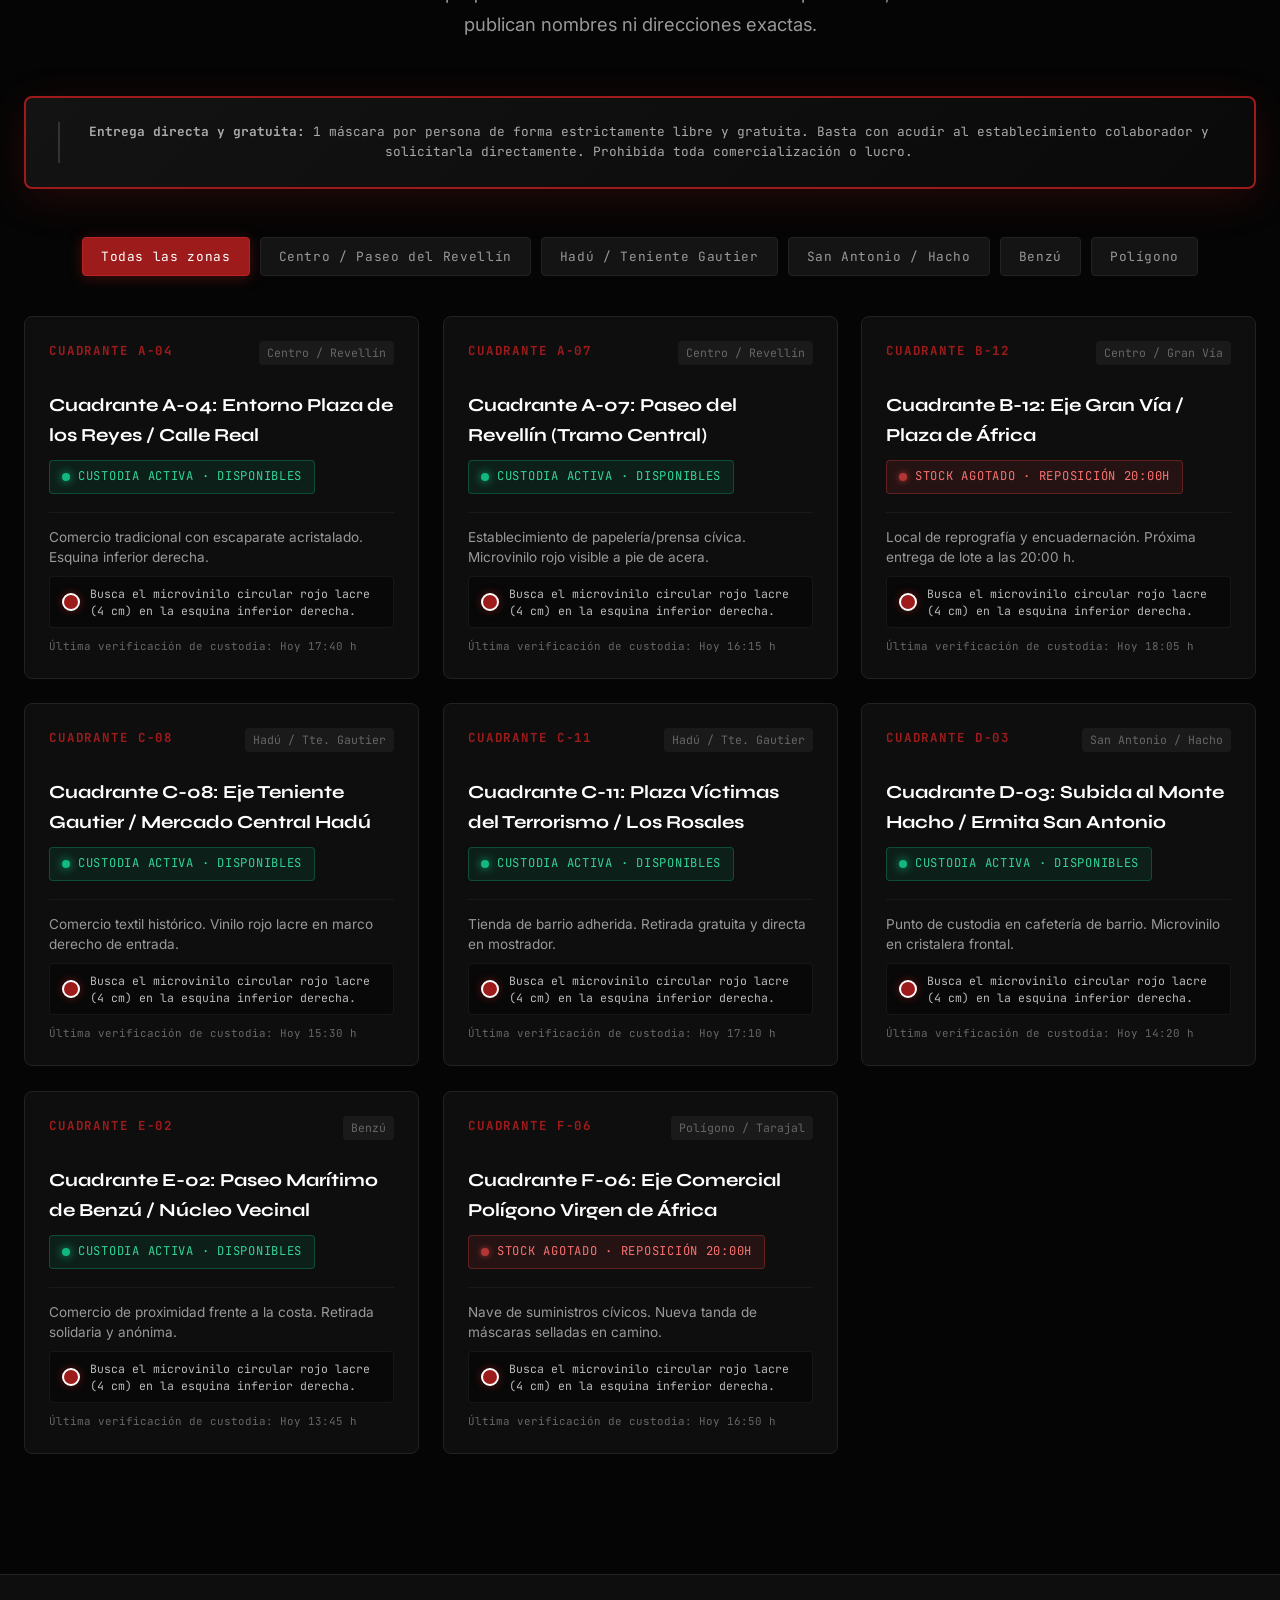
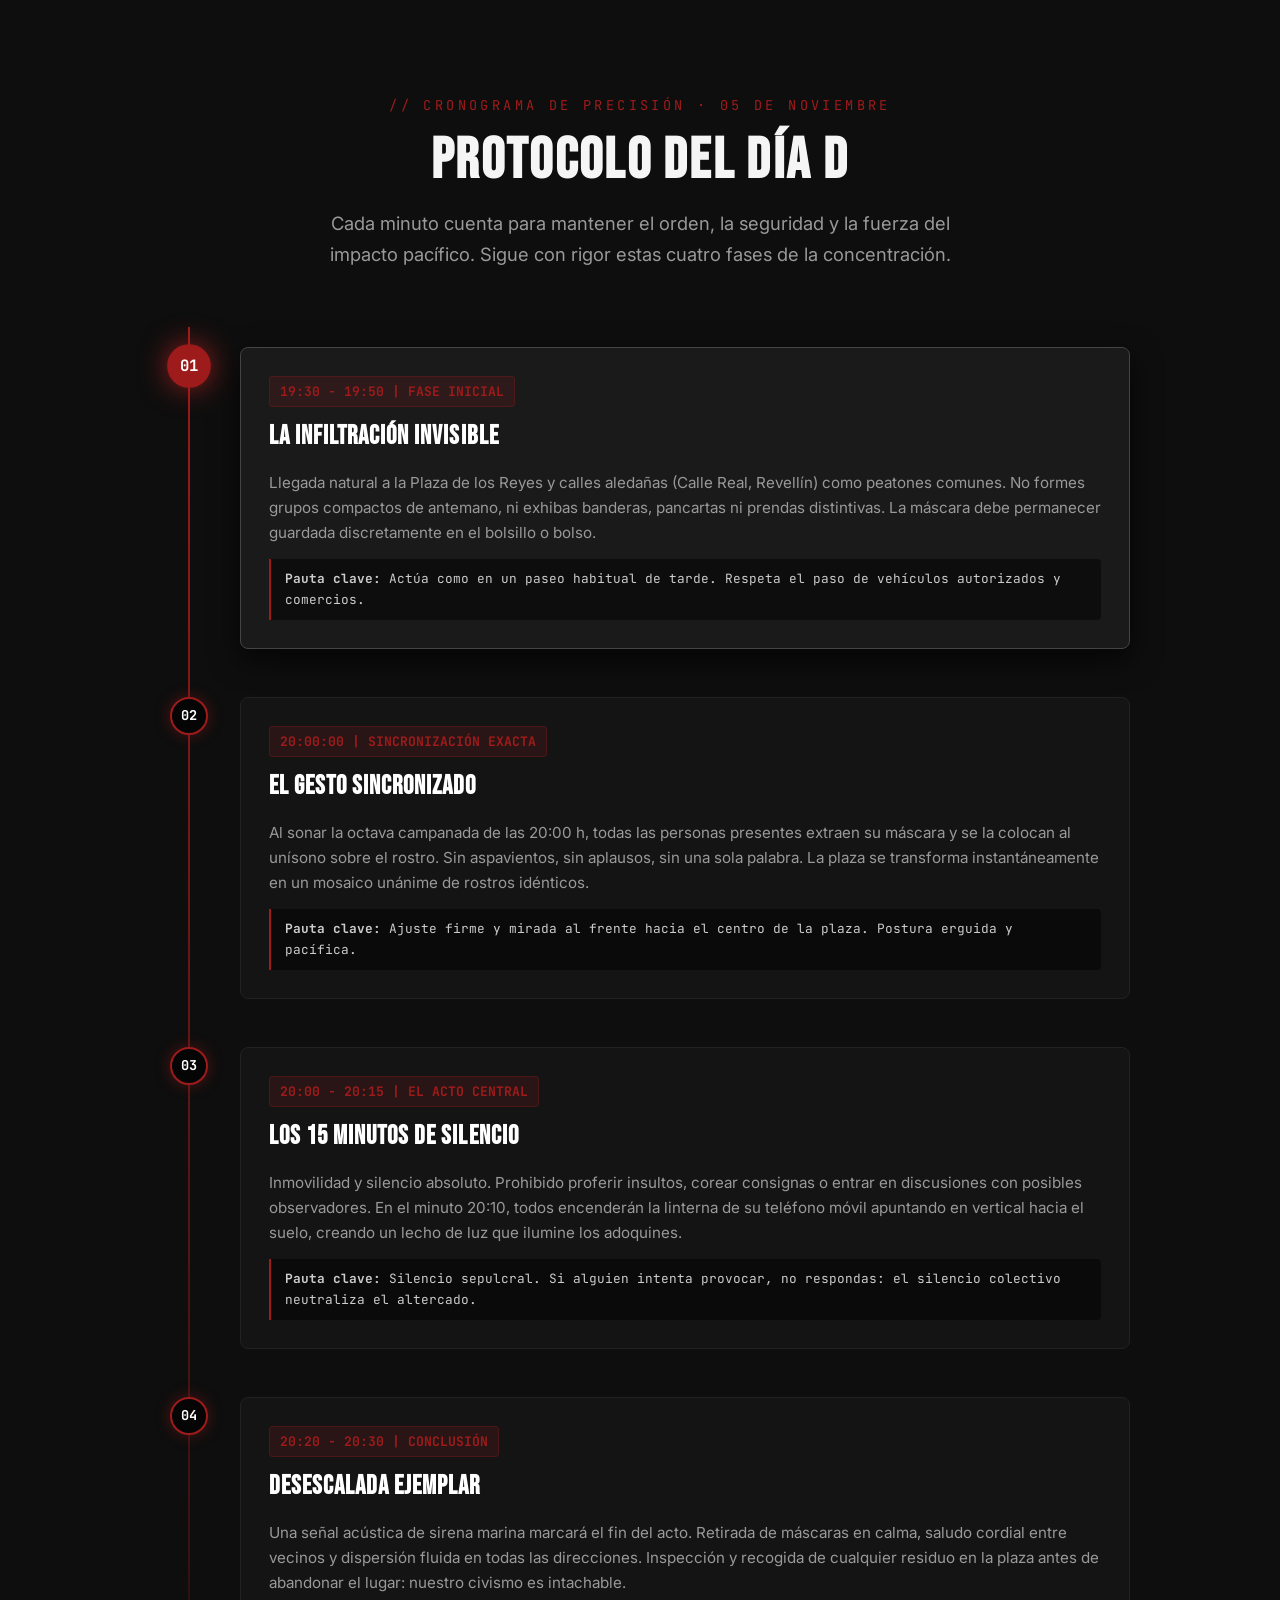
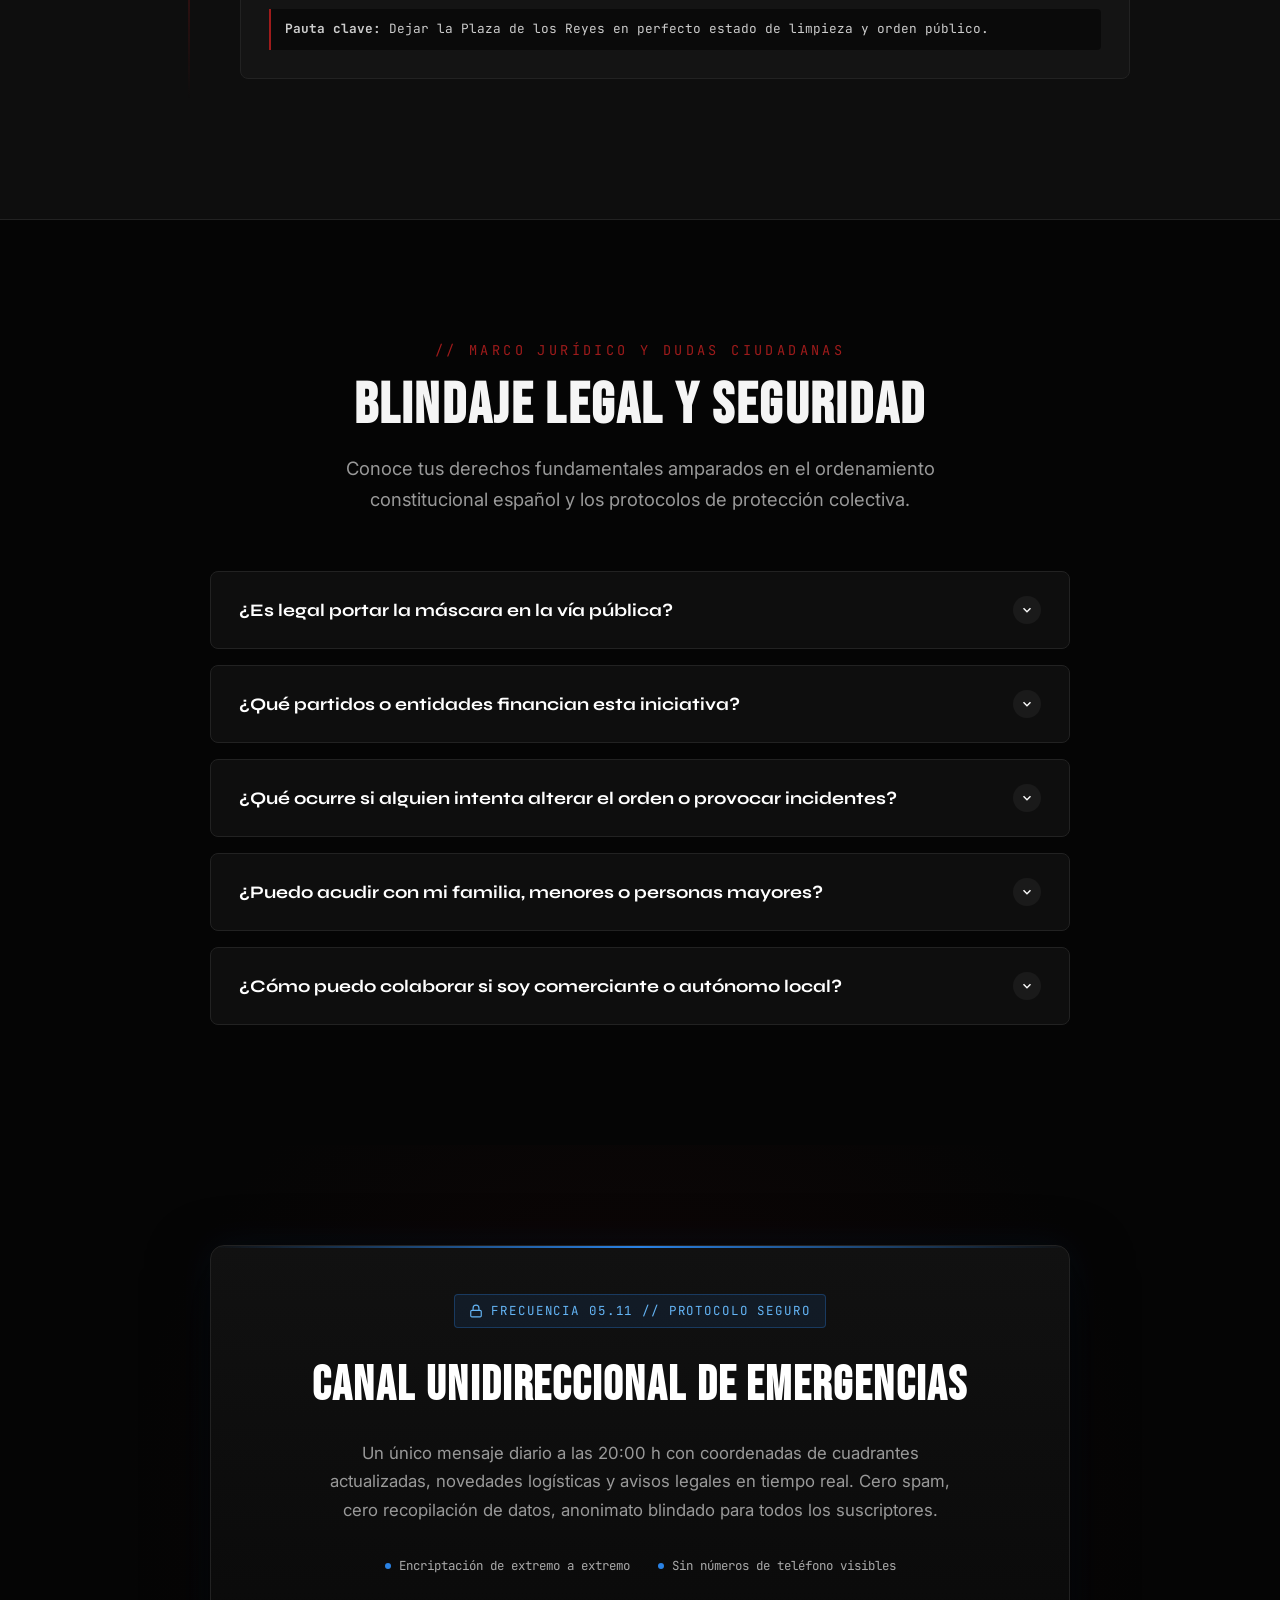
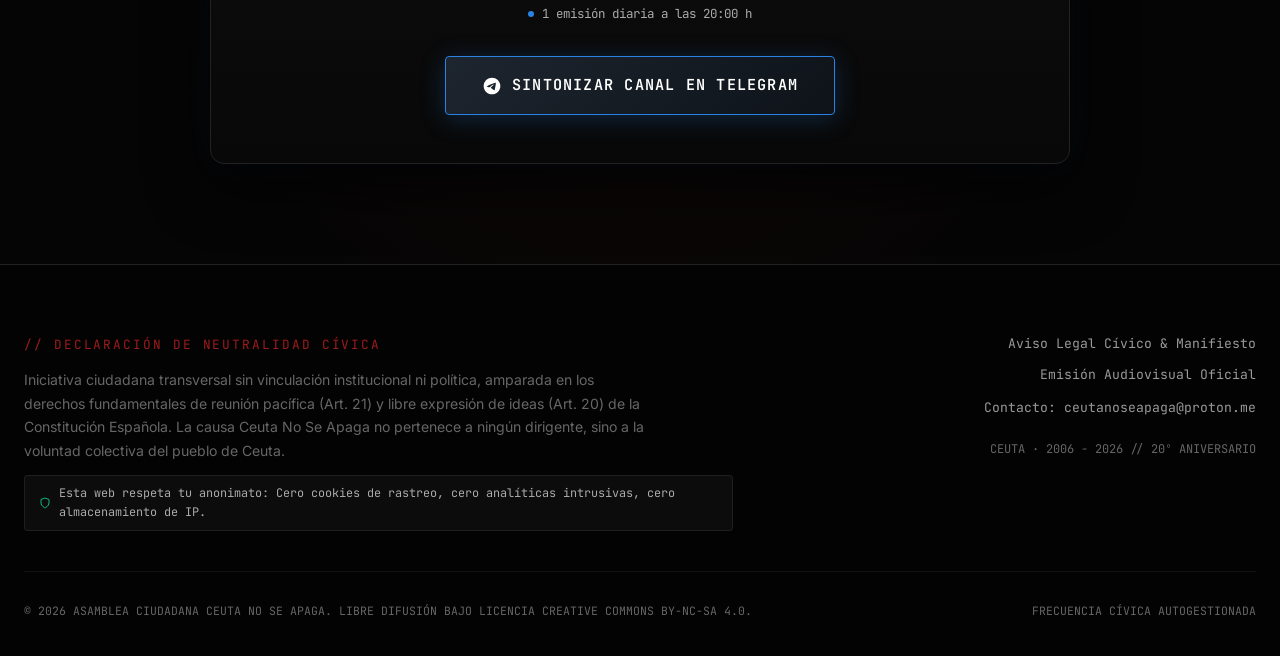
==== commit 67e68fb1: "Actualizar formulario de kit de custodia para requerir exclusivamente correo electronico" ====
--- a/landing-completa.html
+++ b/landing-completa.html
@@ -836,11 +836,11 @@
           </div>
 
           <div style="margin-bottom: 16px;">
-            <label for="merchant-alias"
+            <label for="merchant-email"
               style="display: block; font-family: var(--font-mono); font-size: 0.78rem; color: #CCC; margin-bottom: 6px;">
-              CANAL DE CONTACTO (EMAIL O USUARIO TELEGRAM) *
+              CORREO ELECTRÓNICO DE CONTACTO *
             </label>
-            <input type="text" id="merchant-alias" required placeholder="tu_correo@ejemplo.com o @usuario_telegram"
+            <input type="email" id="merchant-email" required placeholder="tu_correo@ejemplo.com"
               style="width: 100%; padding: 12px; background: #161616; border: 1px solid var(--border-light); border-radius: 4px; color: #FFF;">
           </div>
 
